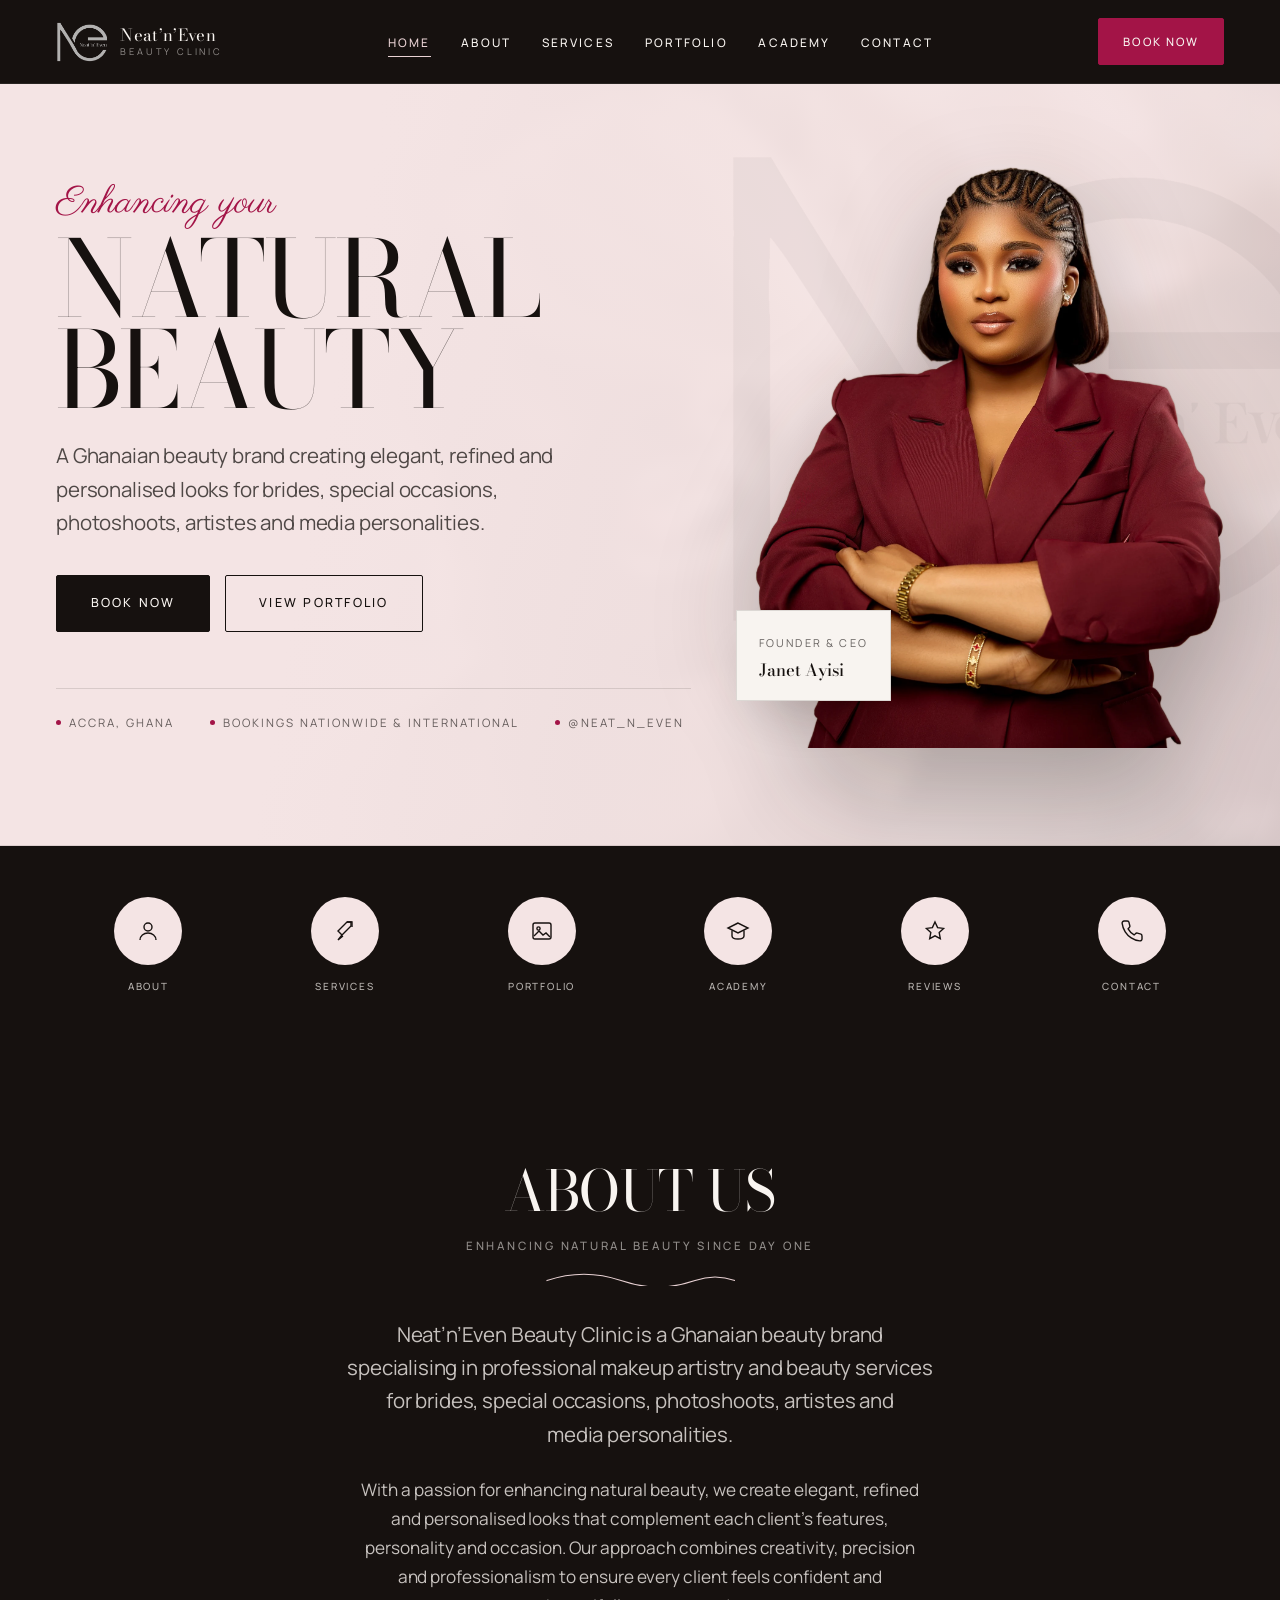
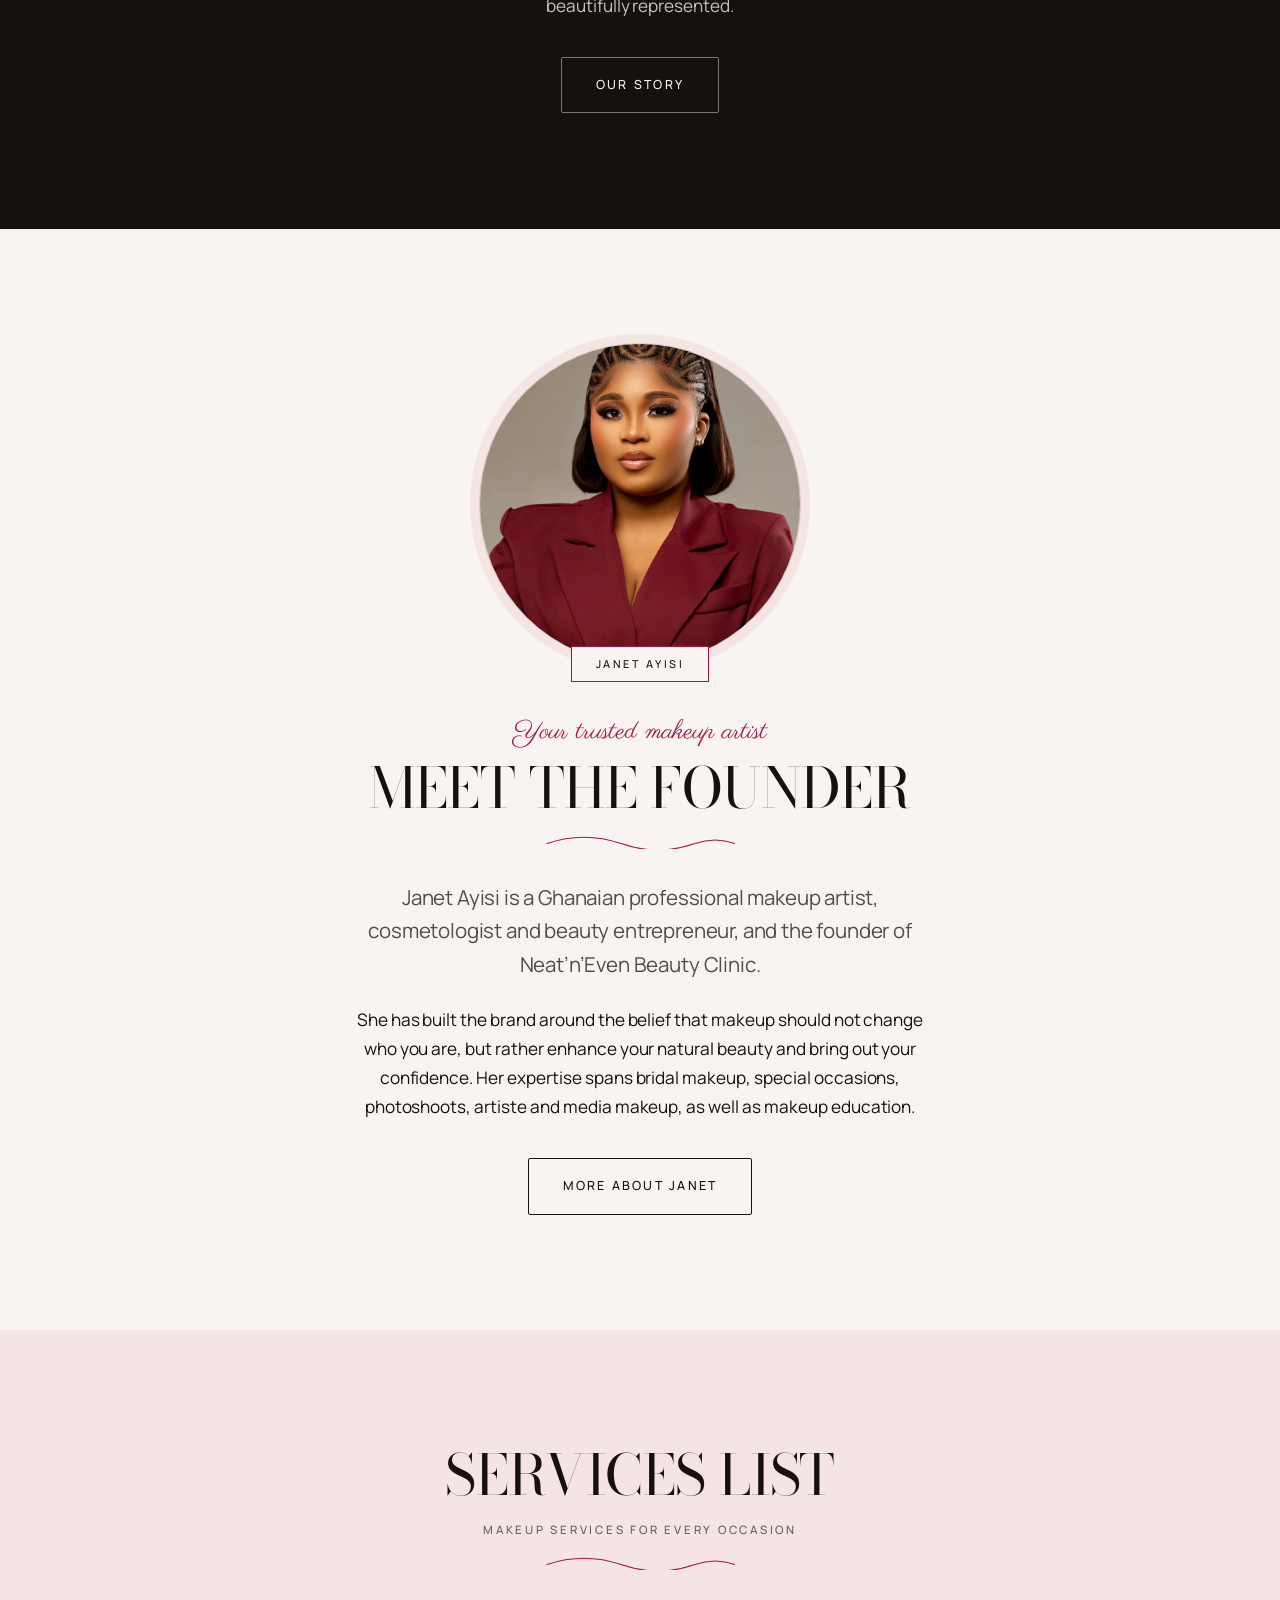
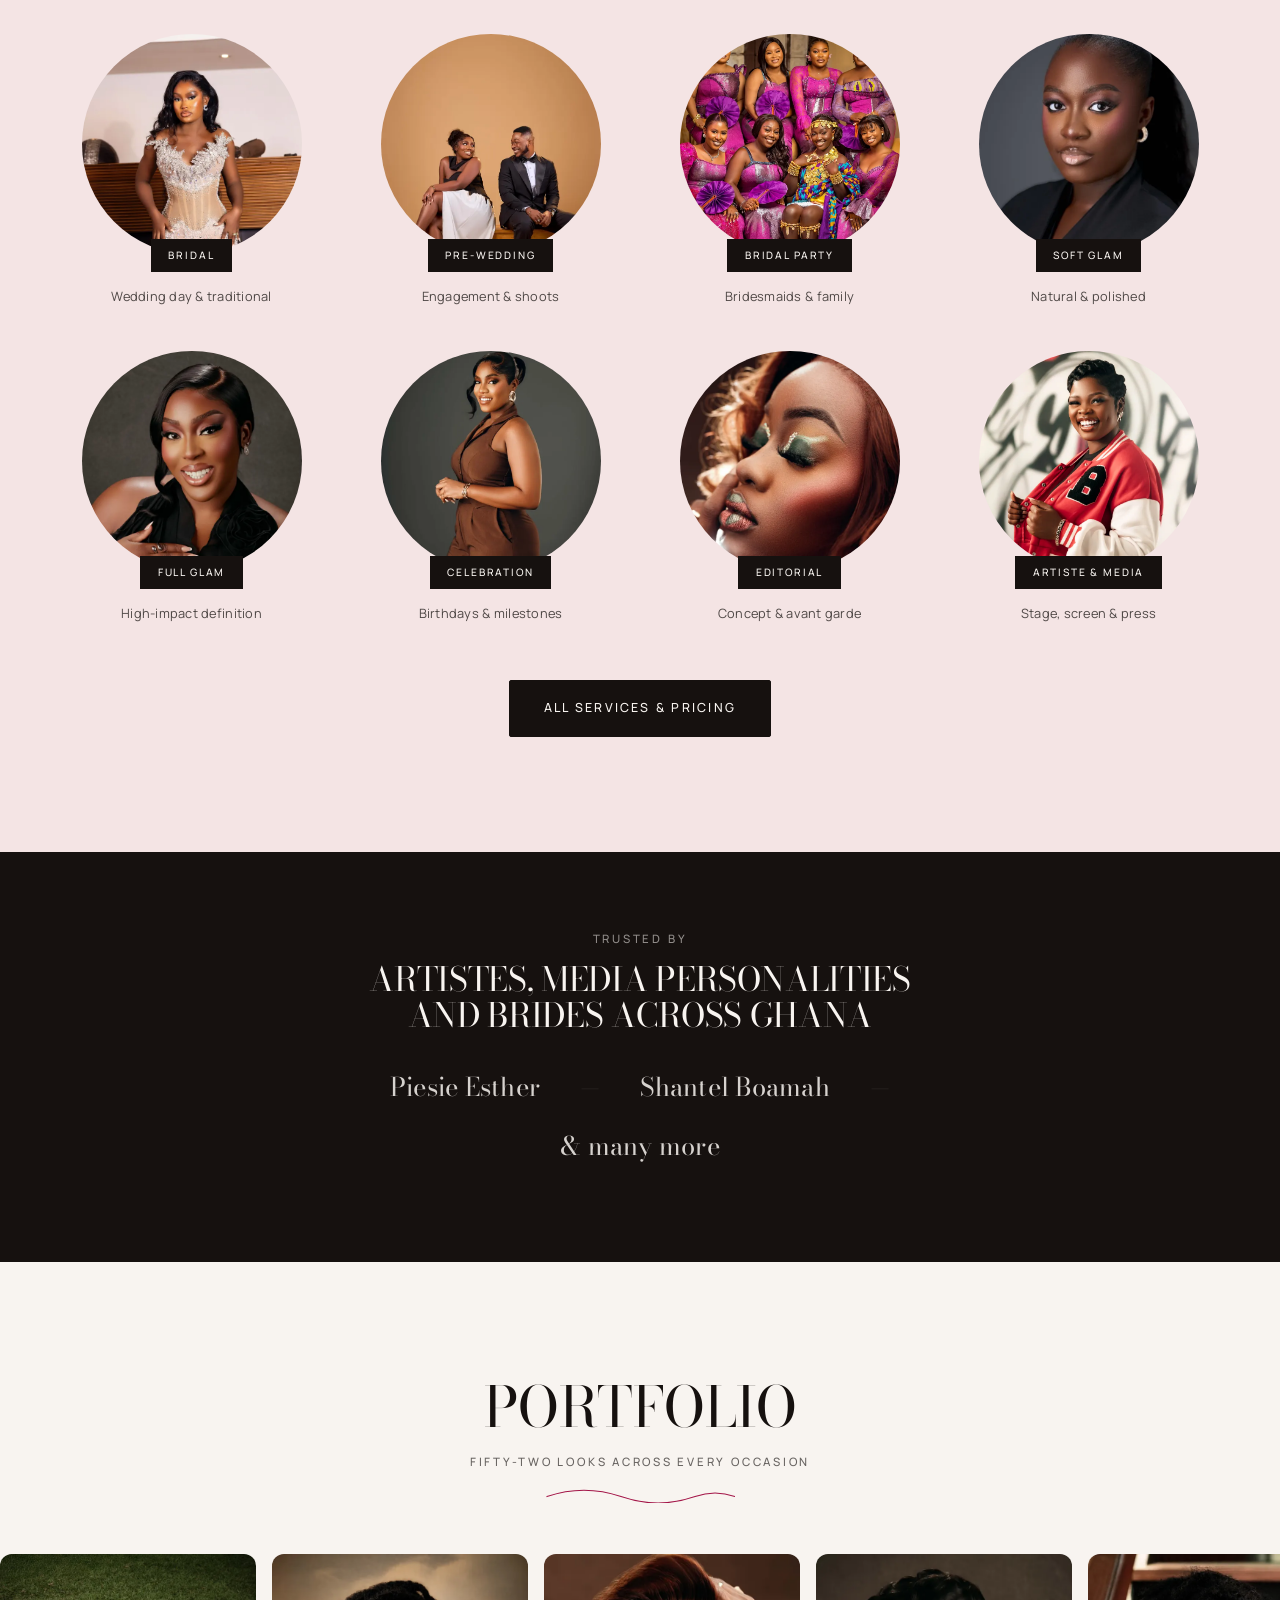
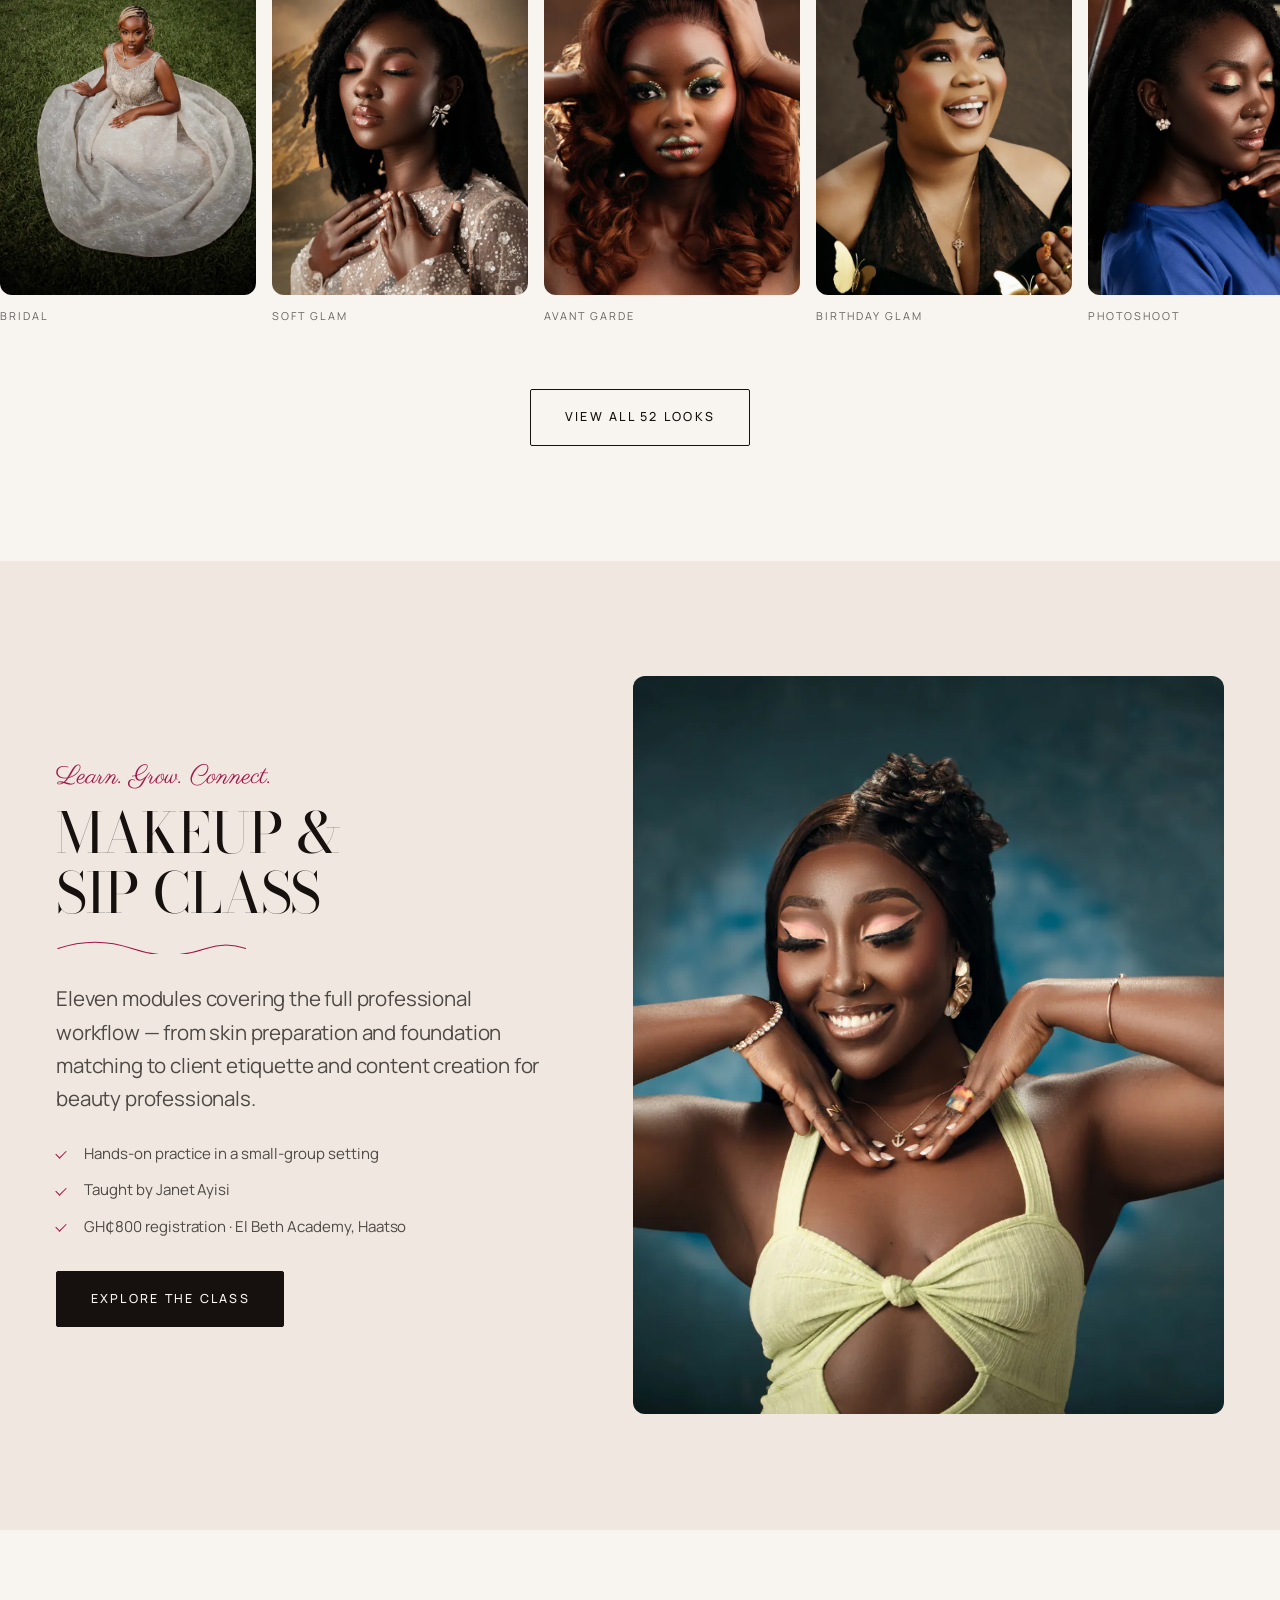
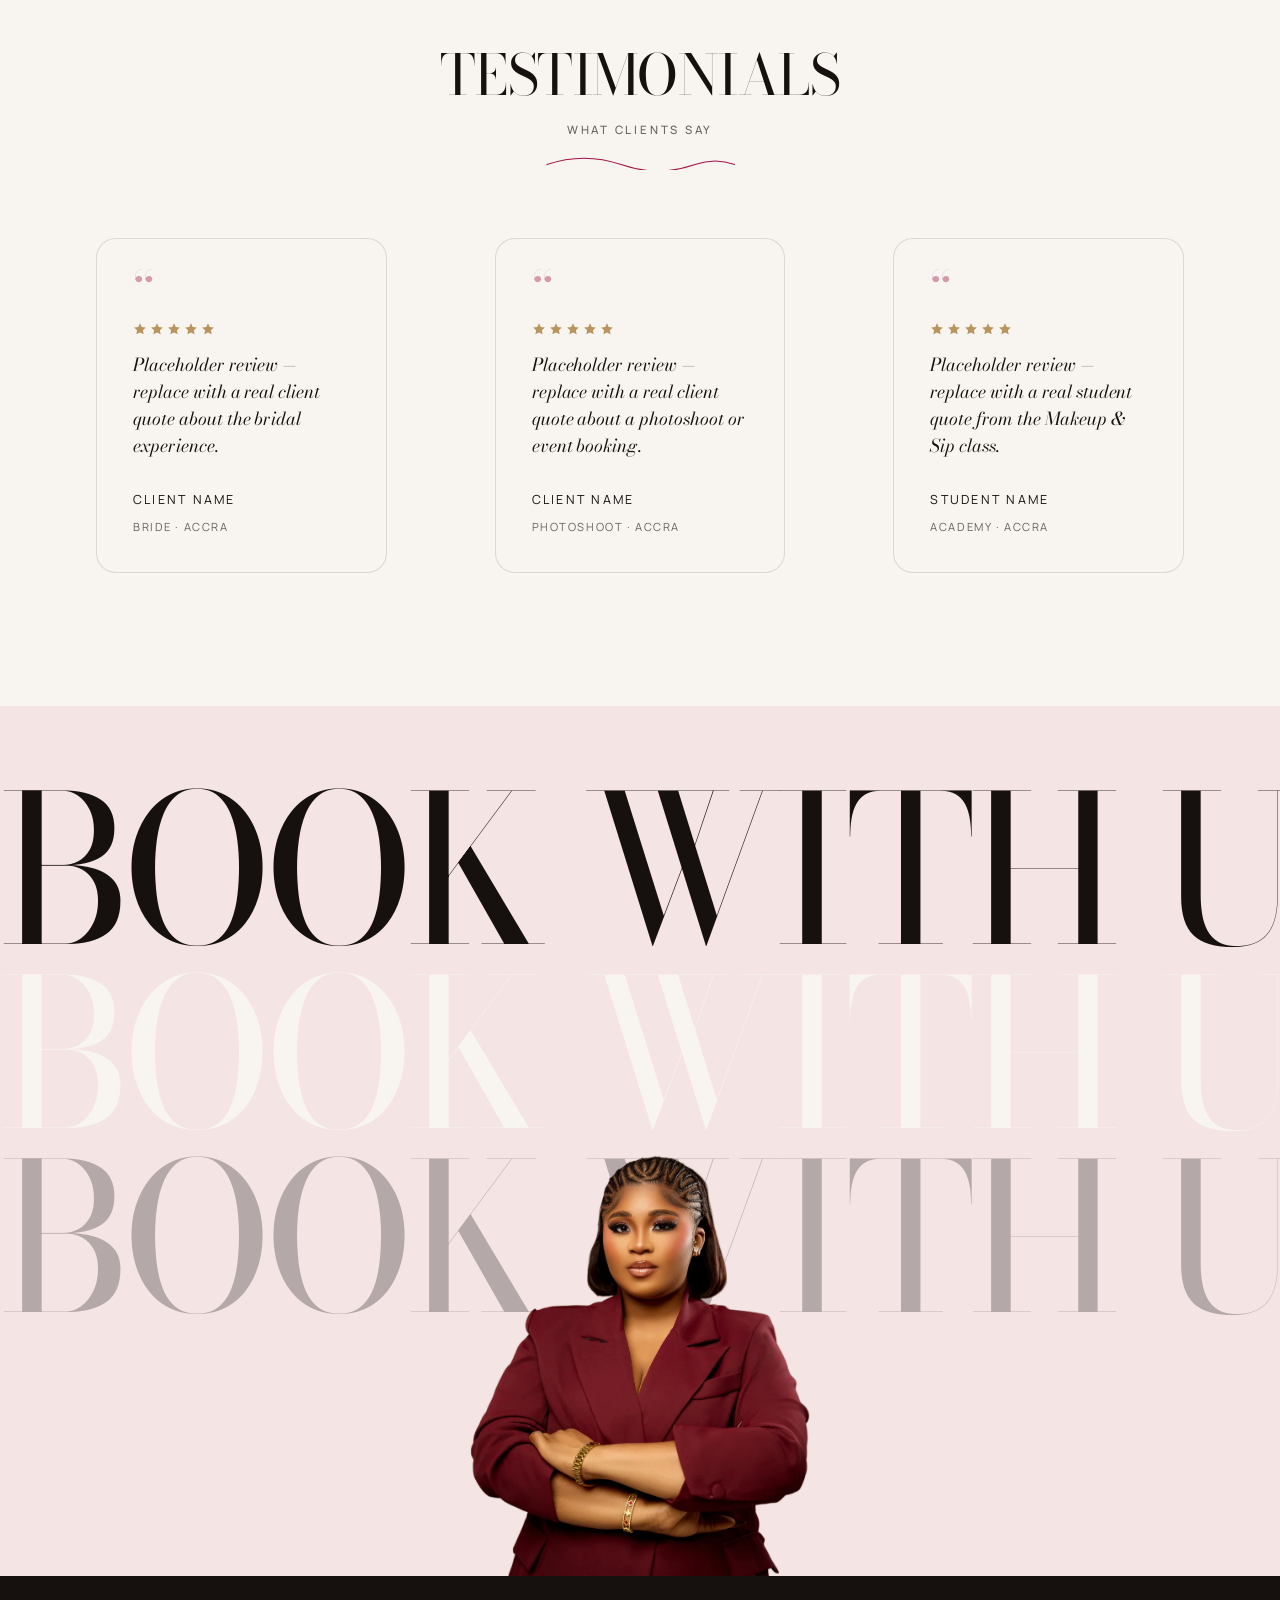
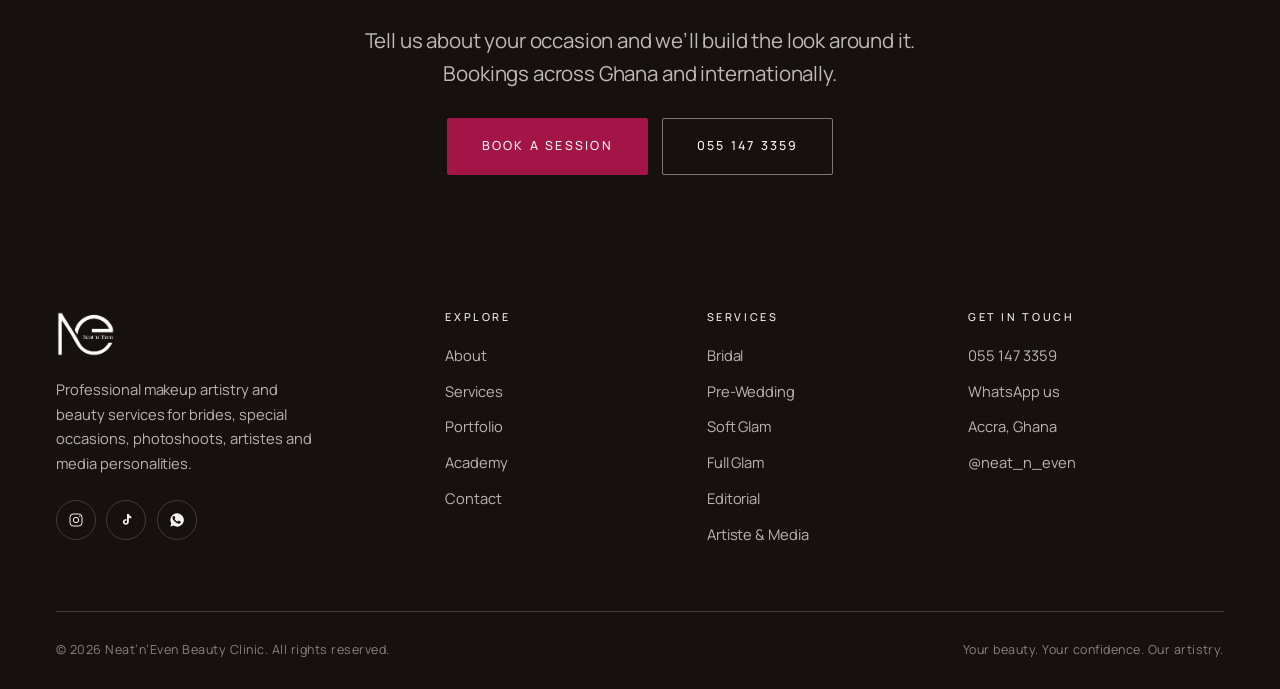
==== index.html @ 54e341fe "Fix alignment inconsistencies and rework the type system Alignment - One content rail. --container w" ====
<!doctype html>
<html lang="en">
<head>
<meta charset="utf-8">
<meta name="viewport" content="width=device-width, initial-scale=1">
<title>Neat'n'Even Beauty Clinic — Professional Makeup Artistry in Accra, Ghana</title>
<meta name="description" content="Neat'n'Even Beauty Clinic is a Ghanaian beauty brand specialising in professional makeup artistry for brides, special occasions, photoshoots, artistes and media personalities. Based in Accra, available across Ghana and internationally.">
<link rel="canonical" href="https://neatneven.com/">
<meta property="og:type" content="website">
<meta property="og:title" content="Neat'n'Even Beauty Clinic — Professional Makeup Artistry">
<meta property="og:description" content="Your beauty. Your confidence. Our artistry. Bridal, glam, editorial and artiste makeup by Janet Ayisi, based in Accra, Ghana.">
<meta property="og:image" content="https://neatneven.com/assets/img/brand/ceo.webp">
<meta property="og:url" content="https://neatneven.com/">
<meta name="twitter:card" content="summary_large_image">
<meta name="theme-color" content="#16110F">
<link rel="icon" href="assets/img/brand/mark.png" type="image/png">
<link rel="apple-touch-icon" href="assets/img/brand/mark.png">
<link rel="preconnect" href="https://fonts.googleapis.com">
<link rel="preconnect" href="https://fonts.gstatic.com" crossorigin>
<link href="https://fonts.googleapis.com/css2?family=Bodoni+Moda:ital,opsz,wght@0,6..96,400;0,6..96,500;0,6..96,600;1,6..96,400;1,6..96,500&family=Manrope:wght@300;400;500;600;700&family=Parisienne&display=swap" rel="stylesheet">
<script>document.documentElement.classList.add('js');</script>
<link rel="stylesheet" href="css/styles.css">
<script type="application/ld+json">
{
  "@context": "https://schema.org",
  "@type": "BeautySalon",
  "name": "Neat'n'Even Beauty Clinic",
  "description": "Ghanaian beauty brand specialising in professional makeup artistry and beauty services for brides, special occasions, photoshoots, artistes and media personalities.",
  "founder": { "@type": "Person", "name": "Janet Ayisi", "jobTitle": "Founder & CEO" },
  "address": { "@type": "PostalAddress", "addressLocality": "Accra", "addressCountry": "GH" },
  "telephone": "+233551473359",
  "areaServed": ["Ghana", "Worldwide"],
  "sameAs": ["https://instagram.com/neat_n_even", "https://tiktok.com/@neat_n_even"]
}
</script>
</head>
<body class="has-hero">
<a class="skip-link" href="#main">Skip to content</a>

<!-- ============ HEADER ============ -->
<header class="site-header" id="siteHeader">
  <div class="container">
    <a class="brand" href="index.html" aria-label="Neat'n'Even Beauty Clinic — home">
      <img src="assets/img/brand/mark.png" alt="" width="120" height="92">
      <span class="brand-name">Neat&rsquo;n&rsquo;Even<small>Beauty Clinic</small></span>
    </a>

    <nav class="nav" aria-label="Primary">
      <ul>
        <li><a href="index.html" aria-current="page">Home</a></li>
        <li><a href="about.html">About</a></li>
        <li><a href="services.html">Services</a></li>
        <li><a href="gallery.html">Portfolio</a></li>
        <li><a href="academy.html">Academy</a></li>
        <li><a href="contact.html">Contact</a></li>
      </ul>
    </nav>

    <div class="header-actions">
      <a class="btn btn--sm" href="contact.html"><span>Book now</span></a>
      <button class="nav-toggle" id="navToggle" aria-expanded="false" aria-controls="mobileNav" aria-label="Open menu">
        <span></span><span></span><span></span>
      </button>
    </div>
  </div>
</header>

<div class="mobile-nav" id="mobileNav" aria-hidden="true">
  <ul>
    <li><a href="index.html" aria-current="page">Home</a></li>
    <li><a href="about.html">About</a></li>
    <li><a href="services.html">Services</a></li>
    <li><a href="gallery.html">Portfolio</a></li>
    <li><a href="academy.html">Academy</a></li>
    <li><a href="contact.html">Contact</a></li>
  </ul>
  <div class="mobile-nav-foot">
    <span class="meta">Accra, Ghana &middot; Available worldwide</span>
    <a class="btn btn--block" href="contact.html"><span>Book now</span></a>
    <a class="btn btn--ghost btn--block" href="tel:+233551473359"><span>055 147 3359</span></a>
  </div>
</div>

<main id="main">

  <!-- ============ HERO ============ -->
  <section class="hero">
    <div class="hero__bg" aria-hidden="true">
      <img src="assets/img/gallery/avant-garde/avant-garde-05.webp" alt="" width="1600" height="1067" fetchpriority="high" decoding="async">
    </div>
    <img class="hero-mark" src="assets/img/brand/mark.png" alt="" aria-hidden="true" width="600" height="458">

    <div class="container">
      <div class="hero-copy">
        <p class="script reveal">Enhancing your</p>
        <h1 class="reveal reveal-d1">Natural<br>Beauty</h1>
        <p class="lede reveal reveal-d2">
          A Ghanaian beauty brand creating elegant, refined and personalised looks for brides,
          special occasions, photoshoots, artistes and media personalities.
        </p>
        <div class="btn-row reveal reveal-d3">
          <a class="btn" href="contact.html"><span>Book now</span></a>
          <a class="btn btn--ghost" href="gallery.html"><span>View portfolio</span></a>
        </div>
        <div class="hero-meta reveal reveal-d4">
          <span>Accra, Ghana</span>
          <span>Bookings nationwide &amp; international</span>
          <span>@neat_n_even</span>
        </div>
      </div>

      <div class="hero-figure reveal reveal-d2">
        <img src="assets/img/brand/hero-cutout.webp" alt="Janet Ayisi, founder and CEO of Neat'n'Even Beauty Clinic" width="1533" height="1900" decoding="async">
        <div class="hero-badge">
          <span>Founder &amp; CEO</span>
          <strong>Janet Ayisi</strong>
        </div>
      </div>
    </div>
  </section>

  <!-- ============ QUICK LINKS ============ -->
  <nav class="icon-band" aria-label="Quick links">
    <div class="container container--wide">
      <ul>
        <li>
          <a href="about.html">
            <span class="circle" aria-hidden="true">
              <svg viewBox="0 0 24 24" fill="none" stroke="currentColor" stroke-width="1.4"><circle cx="12" cy="8" r="4"/><path d="M4 21c0-4 3.6-7 8-7s8 3 8 7"/></svg>
            </span>
            <span class="label">About</span>
          </a>
        </li>
        <li>
          <a href="services.html">
            <span class="circle" aria-hidden="true">
              <svg viewBox="0 0 24 24" fill="none" stroke="currentColor" stroke-width="1.4"><path d="M14 3l-9 9 4 4 9-9V3z"/><path d="M9 16l-4 5 5-4"/><path d="M14 3h5v5"/></svg>
            </span>
            <span class="label">Services</span>
          </a>
        </li>
        <li>
          <a href="gallery.html">
            <span class="circle" aria-hidden="true">
              <svg viewBox="0 0 24 24" fill="none" stroke="currentColor" stroke-width="1.4"><rect x="3" y="4" width="18" height="16" rx="2"/><circle cx="8.5" cy="9.5" r="1.6"/><path d="M4 17l5-5 4 4 3-2 4 4"/></svg>
            </span>
            <span class="label">Portfolio</span>
          </a>
        </li>
        <li>
          <a href="academy.html">
            <span class="circle" aria-hidden="true">
              <svg viewBox="0 0 24 24" fill="none" stroke="currentColor" stroke-width="1.4"><path d="M12 4L2 9l10 5 10-5-10-5z"/><path d="M6 11.5V17c0 1.7 2.7 3 6 3s6-1.3 6-3v-5.5"/></svg>
            </span>
            <span class="label">Academy</span>
          </a>
        </li>
        <li>
          <a href="#testimonials">
            <span class="circle" aria-hidden="true">
              <svg viewBox="0 0 24 24" fill="none" stroke="currentColor" stroke-width="1.4"><path d="M12 3l2.6 5.6 6 .8-4.4 4.2 1.1 6.1L12 16.8 6.7 19.7l1.1-6.1L3.4 9.4l6-.8L12 3z"/></svg>
            </span>
            <span class="label">Reviews</span>
          </a>
        </li>
        <li>
          <a href="contact.html">
            <span class="circle" aria-hidden="true">
              <svg viewBox="0 0 24 24" fill="none" stroke="currentColor" stroke-width="1.4"><path d="M22 16.9v3a2 2 0 01-2.2 2 19.8 19.8 0 01-8.6-3.1 19.5 19.5 0 01-6-6A19.8 19.8 0 012.1 4.2 2 2 0 014.1 2h3a2 2 0 012 1.7c.1 1 .4 1.9.7 2.8a2 2 0 01-.5 2.1L8.1 9.9a16 16 0 006 6l1.3-1.2a2 2 0 012.1-.5c.9.3 1.8.6 2.8.7a2 2 0 011.7 2z"/></svg>
            </span>
            <span class="label">Contact</span>
          </a>
        </li>
      </ul>
    </div>
  </nav>

  <!-- ============ ABOUT US ============ -->
  <section class="section section--ink">
    <div class="container container--narrow head-centred">
      <h2 class="reveal">About Us</h2>
      <p class="sub reveal reveal-d1">Enhancing natural beauty since day one</p>
      <svg class="flourish reveal reveal-d1" viewBox="0 0 200 14" fill="none" aria-hidden="true">
        <path d="M2 8c26-9 52-9 78 0s52 9 78 0c14-5 28-5 42 0" stroke="currentColor" stroke-width="1.1" stroke-linecap="round"/>
      </svg>
      <p class="lede reveal reveal-d2" style="margin-top:2rem">
        Neat&rsquo;n&rsquo;Even Beauty Clinic is a Ghanaian beauty brand specialising in professional makeup
        artistry and beauty services for brides, special occasions, photoshoots, artistes and media
        personalities.
      </p>
      <p class="reveal reveal-d3" style="margin-top:1.25rem">
        With a passion for enhancing natural beauty, we create elegant, refined and personalised looks that
        complement each client&rsquo;s features, personality and occasion. Our approach combines creativity,
        precision and professionalism to ensure every client feels confident and beautifully represented.
      </p>
      <div class="btn-row reveal reveal-d3" style="justify-content:center;margin-top:2.25rem">
        <a class="btn btn--light" href="about.html"><span>Our story</span></a>
      </div>
    </div>
  </section>

  <!-- ============ MEET THE FOUNDER ============ -->
  <section class="section">
    <div class="container container--narrow head-centred">
      <div class="reveal">
        <div class="circle-media">
          <img src="assets/img/brand/ceo.webp" alt="Janet Ayisi, Founder and CEO of Neat'n'Even Beauty Clinic" width="1200" height="1500" loading="lazy" decoding="async">
        </div>
        <span class="name-plate">Janet Ayisi</span>
      </div>

      <p class="script script--sm reveal reveal-d1" style="margin-top:2.25rem">Your trusted makeup artist</p>
      <h2 class="reveal reveal-d1" style="margin-top:0.5rem">Meet the Founder</h2>
      <svg class="flourish reveal reveal-d2" viewBox="0 0 200 14" fill="none" aria-hidden="true">
        <path d="M2 8c26-9 52-9 78 0s52 9 78 0c14-5 28-5 42 0" stroke="currentColor" stroke-width="1.1" stroke-linecap="round"/>
      </svg>

      <p class="lede reveal reveal-d2" style="margin-top:2rem">
        Janet Ayisi is a Ghanaian professional makeup artist, cosmetologist and beauty entrepreneur, and the
        founder of Neat&rsquo;n&rsquo;Even Beauty Clinic.
      </p>
      <p class="reveal reveal-d3" style="margin-top:1.25rem">
        She has built the brand around the belief that makeup should not change who you are, but rather
        enhance your natural beauty and bring out your confidence. Her expertise spans bridal makeup, special
        occasions, photoshoots, artiste and media makeup, as well as makeup education.
      </p>
      <div class="btn-row reveal reveal-d3" style="justify-content:center;margin-top:2.25rem">
        <a class="btn btn--ghost" href="about.html"><span>More about Janet</span></a>
      </div>
    </div>
  </section>

  <!-- ============ SERVICES ============ -->
  <section class="section section--blush">
    <div class="container container--wide">
      <div class="head-centred" style="margin-bottom:clamp(2.75rem,5vw,4rem)">
        <h2 class="reveal">Services List</h2>
        <p class="sub reveal reveal-d1">Makeup services for every occasion</p>
        <svg class="flourish reveal reveal-d1" viewBox="0 0 200 14" fill="none" aria-hidden="true">
          <path d="M2 8c26-9 52-9 78 0s52 9 78 0c14-5 28-5 42 0" stroke="currentColor" stroke-width="1.1" stroke-linecap="round"/>
        </svg>
      </div>

      <div class="circle-grid">
        <a class="circle-card reveal" href="services.html#bridal">
          <span class="circle-card__media">
            <img src="assets/img/gallery/bridal/bridal-01-thumb.webp" alt="Bridal makeup look" width="720" height="900" loading="lazy" decoding="async">
          </span>
          <span class="circle-card__label">Bridal</span>
          <span class="circle-card__note">Wedding day &amp; traditional</span>
        </a>
        <a class="circle-card reveal reveal-d1" href="services.html#pre-wedding">
          <span class="circle-card__media">
            <img src="assets/img/gallery/pre-wedding/pre-wedding-01-thumb.webp" alt="Pre-wedding shoot makeup" width="900" height="600" loading="lazy" decoding="async">
          </span>
          <span class="circle-card__label">Pre-Wedding</span>
          <span class="circle-card__note">Engagement &amp; shoots</span>
        </a>
        <a class="circle-card reveal reveal-d2" href="services.html#bridal-party">
          <span class="circle-card__media">
            <img src="assets/img/gallery/bridesmaids/bridesmaids-01-thumb.webp" alt="Bridesmaids group makeup" width="900" height="900" loading="lazy" decoding="async">
          </span>
          <span class="circle-card__label">Bridal Party</span>
          <span class="circle-card__note">Bridesmaids &amp; family</span>
        </a>
        <a class="circle-card reveal reveal-d3" href="services.html#soft-glam">
          <span class="circle-card__media">
            <img src="assets/img/gallery/soft-glam/soft-glam-01-thumb.webp" alt="Soft glam makeup look" width="720" height="900" loading="lazy" decoding="async">
          </span>
          <span class="circle-card__label">Soft Glam</span>
          <span class="circle-card__note">Natural &amp; polished</span>
        </a>
        <a class="circle-card reveal" href="services.html#full-glam">
          <span class="circle-card__media">
            <img src="assets/img/gallery/full-glam/full-glam-05-thumb.webp" alt="Full glam makeup look" width="720" height="900" loading="lazy" decoding="async">
          </span>
          <span class="circle-card__label">Full Glam</span>
          <span class="circle-card__note">High-impact definition</span>
        </a>
        <a class="circle-card reveal reveal-d1" href="services.html#celebration">
          <span class="circle-card__media">
            <img src="assets/img/gallery/birthday-glam/birthday-glam-03-thumb.webp" alt="Birthday celebration makeup look" width="720" height="900" loading="lazy" decoding="async">
          </span>
          <span class="circle-card__label">Celebration</span>
          <span class="circle-card__note">Birthdays &amp; milestones</span>
        </a>
        <a class="circle-card reveal reveal-d2" href="services.html#editorial">
          <span class="circle-card__media">
            <img src="assets/img/gallery/avant-garde/avant-garde-01-thumb.webp" alt="Avant garde editorial makeup look" width="720" height="900" loading="lazy" decoding="async">
          </span>
          <span class="circle-card__label">Editorial</span>
          <span class="circle-card__note">Concept &amp; avant garde</span>
        </a>
        <a class="circle-card reveal reveal-d3" href="services.html#artiste">
          <span class="circle-card__media">
            <img src="assets/img/gallery/photoshoot/photoshoot-04-thumb.webp" alt="Artiste and media makeup look" width="720" height="900" loading="lazy" decoding="async">
          </span>
          <span class="circle-card__label">Artiste &amp; Media</span>
          <span class="circle-card__note">Stage, screen &amp; press</span>
        </a>
      </div>

      <div class="btn-row reveal" style="justify-content:center;margin-top:clamp(2.5rem,5vw,3.5rem)">
        <a class="btn" href="services.html"><span>All services &amp; pricing</span></a>
      </div>
    </div>
  </section>

  <!-- ============ CLIENTS ============ -->
  <section class="section section--tight section--ink">
    <div class="container head-centred">
      <p class="sub reveal" style="margin:0 0 0.9rem">Trusted by</p>
      <h2 class="reveal reveal-d1" style="font-size:clamp(1.5rem,2.6vw,2.1rem)">
        Artistes, media personalities and brides across Ghana
      </h2>
      <ul class="clients reveal reveal-d2">
        <li>Piesie Esther</li>
        <li aria-hidden="true" style="opacity:.3">&mdash;</li>
        <li>Shantel Boamah</li>
        <li aria-hidden="true" style="opacity:.3">&mdash;</li>
        <li>&amp; many more</li>
      </ul>
    </div>
  </section>

  <!-- ============ PORTFOLIO ============ -->
  <section class="section">
    <div class="container container--wide">
      <div class="head-centred" style="margin-bottom:clamp(2.5rem,4vw,3.25rem)">
        <h2 class="reveal">Portfolio</h2>
        <p class="sub reveal reveal-d1">Fifty-two looks across every occasion</p>
        <svg class="flourish reveal reveal-d1" viewBox="0 0 200 14" fill="none" aria-hidden="true">
          <path d="M2 8c26-9 52-9 78 0s52 9 78 0c14-5 28-5 42 0" stroke="currentColor" stroke-width="1.1" stroke-linecap="round"/>
        </svg>
      </div>

      <div class="strip reveal reveal-d1">
        <figure>
          <img src="assets/img/gallery/bridal/bridal-03-thumb.webp" alt="Bride seated in beaded gown" width="720" height="900" loading="lazy" decoding="async">
          <figcaption>Bridal</figcaption>
        </figure>
        <figure>
          <img src="assets/img/gallery/soft-glam/soft-glam-03-thumb.webp" alt="Soft glam portrait" width="720" height="900" loading="lazy" decoding="async">
          <figcaption>Soft Glam</figcaption>
        </figure>
        <figure>
          <img src="assets/img/gallery/avant-garde/avant-garde-02-thumb.webp" alt="Avant garde sculptural look" width="720" height="900" loading="lazy" decoding="async">
          <figcaption>Avant Garde</figcaption>
        </figure>
        <figure>
          <img src="assets/img/gallery/birthday-glam/birthday-glam-06-thumb.webp" alt="Birthday glam portrait" width="720" height="900" loading="lazy" decoding="async">
          <figcaption>Birthday Glam</figcaption>
        </figure>
        <figure>
          <img src="assets/img/gallery/photoshoot/photoshoot-03-thumb.webp" alt="Studio photoshoot makeup" width="720" height="900" loading="lazy" decoding="async">
          <figcaption>Photoshoot</figcaption>
        </figure>
        <figure>
          <img src="assets/img/gallery/full-glam/full-glam-02-thumb.webp" alt="Full glam portrait" width="720" height="900" loading="lazy" decoding="async">
          <figcaption>Full Glam</figcaption>
        </figure>
      </div>

      <div class="btn-row reveal" style="justify-content:center;margin-top:clamp(2rem,4vw,3rem)">
        <a class="btn btn--ghost" href="gallery.html"><span>View all 52 looks</span></a>
      </div>
    </div>
  </section>

  <!-- ============ ACADEMY ============ -->
  <section class="section section--deep">
    <div class="container">
      <div class="split split--wide-media">
        <div class="reveal">
          <p class="script script--sm">Learn. Grow. Connect.</p>
          <h2 style="margin-top:0.5rem;text-transform:uppercase">Makeup &amp; Sip Class</h2>
          <svg class="flourish flourish--left reveal" viewBox="0 0 200 14" fill="none" aria-hidden="true">
            <path d="M2 8c26-9 52-9 78 0s52 9 78 0c14-5 28-5 42 0" stroke="currentColor" stroke-width="1.1" stroke-linecap="round"/>
          </svg>
          <p class="lede" style="margin-top:1.75rem">
            Eleven modules covering the full professional workflow &mdash; from skin preparation and foundation
            matching to client etiquette and content creation for beauty professionals.
          </p>
          <ul class="tick-list">
            <li>Hands-on practice in a small-group setting</li>
            <li>Taught by Janet Ayisi</li>
            <li>GH&#8373;800 registration &middot; El Beth Academy, Haatso</li>
          </ul>
          <div class="btn-row" style="margin-top:2rem">
            <a class="btn" href="academy.html"><span>Explore the class</span></a>
          </div>
        </div>
        <div class="split-figure reveal reveal-d2">
          <img src="assets/img/gallery/full-glam/full-glam-01.webp" alt="Makeup application in progress" width="1280" height="1600" loading="lazy" decoding="async">
        </div>
      </div>
    </div>
  </section>

  <!-- ============ TESTIMONIALS ============ -->
  <!-- PLACEHOLDER COPY: replace the three quotes and names below with real client reviews. -->
  <section class="section" id="testimonials">
    <div class="container container--wide">
      <div class="head-centred" style="margin-bottom:clamp(2.5rem,4vw,3.25rem)">
        <h2 class="reveal">Testimonials</h2>
        <p class="sub reveal reveal-d1">What clients say</p>
        <svg class="flourish reveal reveal-d1" viewBox="0 0 200 14" fill="none" aria-hidden="true">
          <path d="M2 8c26-9 52-9 78 0s52 9 78 0c14-5 28-5 42 0" stroke="currentColor" stroke-width="1.1" stroke-linecap="round"/>
        </svg>
      </div>
      <div class="quote-grid">
        <figure class="quote-card reveal">
          <div class="quote-card__mark" aria-hidden="true">&ldquo;</div>
          <div class="stars" aria-label="5 out of 5">
            <svg viewBox="0 0 24 24" fill="currentColor" aria-hidden="true"><path d="M12 2l3 6.5 7 .9-5 4.8 1.2 7L12 17.8 5.8 21.2 7 14.2 2 9.4l7-.9z"/></svg>
            <svg viewBox="0 0 24 24" fill="currentColor" aria-hidden="true"><path d="M12 2l3 6.5 7 .9-5 4.8 1.2 7L12 17.8 5.8 21.2 7 14.2 2 9.4l7-.9z"/></svg>
            <svg viewBox="0 0 24 24" fill="currentColor" aria-hidden="true"><path d="M12 2l3 6.5 7 .9-5 4.8 1.2 7L12 17.8 5.8 21.2 7 14.2 2 9.4l7-.9z"/></svg>
            <svg viewBox="0 0 24 24" fill="currentColor" aria-hidden="true"><path d="M12 2l3 6.5 7 .9-5 4.8 1.2 7L12 17.8 5.8 21.2 7 14.2 2 9.4l7-.9z"/></svg>
            <svg viewBox="0 0 24 24" fill="currentColor" aria-hidden="true"><path d="M12 2l3 6.5 7 .9-5 4.8 1.2 7L12 17.8 5.8 21.2 7 14.2 2 9.4l7-.9z"/></svg>
          </div>
          <blockquote>Placeholder review &mdash; replace with a real client quote about the bridal experience.</blockquote>
          <figcaption><cite>Client name<span>Bride &middot; Accra</span></cite></figcaption>
        </figure>

        <figure class="quote-card reveal reveal-d1">
          <div class="quote-card__mark" aria-hidden="true">&ldquo;</div>
          <div class="stars" aria-label="5 out of 5">
            <svg viewBox="0 0 24 24" fill="currentColor" aria-hidden="true"><path d="M12 2l3 6.5 7 .9-5 4.8 1.2 7L12 17.8 5.8 21.2 7 14.2 2 9.4l7-.9z"/></svg>
            <svg viewBox="0 0 24 24" fill="currentColor" aria-hidden="true"><path d="M12 2l3 6.5 7 .9-5 4.8 1.2 7L12 17.8 5.8 21.2 7 14.2 2 9.4l7-.9z"/></svg>
            <svg viewBox="0 0 24 24" fill="currentColor" aria-hidden="true"><path d="M12 2l3 6.5 7 .9-5 4.8 1.2 7L12 17.8 5.8 21.2 7 14.2 2 9.4l7-.9z"/></svg>
            <svg viewBox="0 0 24 24" fill="currentColor" aria-hidden="true"><path d="M12 2l3 6.5 7 .9-5 4.8 1.2 7L12 17.8 5.8 21.2 7 14.2 2 9.4l7-.9z"/></svg>
            <svg viewBox="0 0 24 24" fill="currentColor" aria-hidden="true"><path d="M12 2l3 6.5 7 .9-5 4.8 1.2 7L12 17.8 5.8 21.2 7 14.2 2 9.4l7-.9z"/></svg>
          </div>
          <blockquote>Placeholder review &mdash; replace with a real client quote about a photoshoot or event booking.</blockquote>
          <figcaption><cite>Client name<span>Photoshoot &middot; Accra</span></cite></figcaption>
        </figure>

        <figure class="quote-card reveal reveal-d2">
          <div class="quote-card__mark" aria-hidden="true">&ldquo;</div>
          <div class="stars" aria-label="5 out of 5">
            <svg viewBox="0 0 24 24" fill="currentColor" aria-hidden="true"><path d="M12 2l3 6.5 7 .9-5 4.8 1.2 7L12 17.8 5.8 21.2 7 14.2 2 9.4l7-.9z"/></svg>
            <svg viewBox="0 0 24 24" fill="currentColor" aria-hidden="true"><path d="M12 2l3 6.5 7 .9-5 4.8 1.2 7L12 17.8 5.8 21.2 7 14.2 2 9.4l7-.9z"/></svg>
            <svg viewBox="0 0 24 24" fill="currentColor" aria-hidden="true"><path d="M12 2l3 6.5 7 .9-5 4.8 1.2 7L12 17.8 5.8 21.2 7 14.2 2 9.4l7-.9z"/></svg>
            <svg viewBox="0 0 24 24" fill="currentColor" aria-hidden="true"><path d="M12 2l3 6.5 7 .9-5 4.8 1.2 7L12 17.8 5.8 21.2 7 14.2 2 9.4l7-.9z"/></svg>
            <svg viewBox="0 0 24 24" fill="currentColor" aria-hidden="true"><path d="M12 2l3 6.5 7 .9-5 4.8 1.2 7L12 17.8 5.8 21.2 7 14.2 2 9.4l7-.9z"/></svg>
          </div>
          <blockquote>Placeholder review &mdash; replace with a real student quote from the Makeup &amp; Sip class.</blockquote>
          <figcaption><cite>Student name<span>Academy &middot; Accra</span></cite></figcaption>
        </figure>
      </div>
    </div>
  </section>

  <!-- ============ BOOK WITH US ============ -->
  <section class="stacked-cta">
    <div class="stacked-cta__lines" aria-hidden="true">
      <span class="stacked-cta__line">Book with us</span>
      <span class="stacked-cta__line">Book with us</span>
      <span class="stacked-cta__line">Book with us</span>
    </div>
    <img class="stacked-cta__figure" src="assets/img/brand/hero-cutout-sm.webp" alt="" aria-hidden="true" width="807" height="1000" loading="lazy" decoding="async">

    <div class="stacked-cta__panel">
      <h2 class="visually-hidden">Book with us</h2>
      <p class="lede">
        Tell us about your occasion and we&rsquo;ll build the look around it.
        Bookings across Ghana and internationally.
      </p>
      <div class="btn-row">
        <a class="btn btn--rose" href="contact.html"><span>Book a session</span></a>
        <a class="btn btn--light" href="tel:+233551473359"><span>055 147 3359</span></a>
      </div>
    </div>
  </section>

</main>

<!-- ============ FOOTER ============ -->
<footer class="site-footer">
  <div class="container container--wide">
    <div class="footer-grid">
      <div class="footer-brand">
        <img src="assets/img/brand/logo.png" alt="Neat'n'Even Beauty Clinic" width="240" height="185" loading="lazy">
        <p>Professional makeup artistry and beauty services for brides, special occasions, photoshoots, artistes and media personalities.</p>
        <div class="socials">
          <a href="https://instagram.com/neat_n_even" target="_blank" rel="noopener" aria-label="Instagram">
            <svg viewBox="0 0 24 24" fill="none" stroke="currentColor" stroke-width="1.5" aria-hidden="true"><rect x="3" y="3" width="18" height="18" rx="5"/><circle cx="12" cy="12" r="4"/><circle cx="17.5" cy="6.5" r="1" fill="currentColor" stroke="none"/></svg>
          </a>
          <a href="https://tiktok.com/@neat_n_even" target="_blank" rel="noopener" aria-label="TikTok">
            <svg viewBox="0 0 24 24" fill="currentColor" aria-hidden="true"><path d="M16.5 3c.3 2.1 1.6 3.6 3.5 3.9v2.6c-1.3.1-2.6-.3-3.7-1v5.9c0 4.9-5.3 6.4-8 3.2-1.9-2.3-1.1-6.2 2.4-6.9.6-.1 1.2-.1 1.8 0v2.7c-1.6-.5-2.9.6-2.6 2 .2 1.3 1.8 1.9 2.9 1 .5-.4.7-1 .7-1.9V3z"/></svg>
          </a>
          <a href="https://wa.me/233551473359" target="_blank" rel="noopener" aria-label="WhatsApp">
            <svg viewBox="0 0 24 24" fill="currentColor" aria-hidden="true"><path d="M12 2a10 10 0 00-8.6 15l-1.3 4.7 4.8-1.3A10 10 0 1012 2zm5.6 14.1c-.2.7-1.4 1.3-2 1.4-.5.1-1.2.1-1.9-.1-.4-.1-1-.3-1.8-.6-3.1-1.3-5.1-4.4-5.3-4.7-.2-.2-1.3-1.7-1.3-3.2s.8-2.3 1.1-2.6c.3-.3.6-.4.8-.4h.6c.2 0 .4 0 .7.5.2.6.8 2 .9 2.1.1.2.1.3 0 .5-.1.2-.2.3-.3.5l-.5.5c-.2.2-.3.3-.2.6.2.3.8 1.4 1.8 2.2 1.2 1.1 2.2 1.4 2.5 1.6.3.1.5.1.6-.1s.7-.9.9-1.2c.2-.3.4-.2.6-.1l2 1c.3.1.5.2.6.3.1.3.1.8-.1 1.5z"/></svg>
          </a>
        </div>
      </div>

      <div class="footer-col">
        <h4>Explore</h4>
        <ul>
          <li><a href="about.html">About</a></li>
          <li><a href="services.html">Services</a></li>
          <li><a href="gallery.html">Portfolio</a></li>
          <li><a href="academy.html">Academy</a></li>
          <li><a href="contact.html">Contact</a></li>
        </ul>
      </div>

      <div class="footer-col">
        <h4>Services</h4>
        <ul>
          <li><a href="services.html#bridal">Bridal</a></li>
          <li><a href="services.html#pre-wedding">Pre-Wedding</a></li>
          <li><a href="services.html#soft-glam">Soft Glam</a></li>
          <li><a href="services.html#full-glam">Full Glam</a></li>
          <li><a href="services.html#editorial">Editorial</a></li>
          <li><a href="services.html#artiste">Artiste &amp; Media</a></li>
        </ul>
      </div>

      <div class="footer-col">
        <h4>Get in touch</h4>
        <ul>
          <li><a href="tel:+233551473359">055 147 3359</a></li>
          <li><a href="https://wa.me/233551473359" target="_blank" rel="noopener">WhatsApp us</a></li>
          <li>Accra, Ghana</li>
          <li><a href="https://instagram.com/neat_n_even" target="_blank" rel="noopener">@neat_n_even</a></li>
        </ul>
      </div>
    </div>

    <div class="footer-bottom">
      <span>&copy; <span id="year">2026</span> Neat&rsquo;n&rsquo;Even Beauty Clinic. All rights reserved.</span>
      <span>Your beauty. Your confidence. Our artistry.</span>
    </div>
  </div>
</footer>

<a class="wa-float" id="waFloat" href="https://wa.me/233551473359?text=Hello%20Neat'n'Even%2C%20I'd%20like%20to%20book%20a%20session." target="_blank" rel="noopener" aria-label="Chat with us on WhatsApp">
  <svg viewBox="0 0 24 24" fill="currentColor" aria-hidden="true"><path d="M12 2a10 10 0 00-8.6 15l-1.3 4.7 4.8-1.3A10 10 0 1012 2zm5.6 14.1c-.2.7-1.4 1.3-2 1.4-.5.1-1.2.1-1.9-.1-.4-.1-1-.3-1.8-.6-3.1-1.3-5.1-4.4-5.3-4.7-.2-.2-1.3-1.7-1.3-3.2s.8-2.3 1.1-2.6c.3-.3.6-.4.8-.4h.6c.2 0 .4 0 .7.5.2.6.8 2 .9 2.1.1.2.1.3 0 .5-.1.2-.2.3-.3.5l-.5.5c-.2.2-.3.3-.2.6.2.3.8 1.4 1.8 2.2 1.2 1.1 2.2 1.4 2.5 1.6.3.1.5.1.6-.1s.7-.9.9-1.2c.2-.3.4-.2.6-.1l2 1c.3.1.5.2.6.3.1.3.1.8-.1 1.5z"/></svg>
</a>

<script src="js/main.js" defer></script>
</body>
</html>
---- css/styles.css ----
/* =========================================================================
   Neat'n'Even Beauty Clinic — site styles
   Palette: warm ink, cream, blush, deep rose. Display type: Bodoni Moda.
   ========================================================================= */

/* ---------- 1. Tokens ---------- */
:root {
  --ink: #16110F;
  --ink-70: rgba(22, 17, 15, 0.74);
  /* muted text. 0.5 alpha only reached 3.5:1 on cream — below the 4.5:1
     WCAG AA floor for the small uppercase labels this is used on. */
  --ink-50: rgba(22, 17, 15, 0.64);
  --ink-soft: #4A3F3B;
  --cream: #F8F4F0;
  --cream-deep: #EFE7E0;
  --blush: #F4E4E4;
  --blush-deep: #E9D2D4;
  --rose: #A31447;
  --rose-bright: #C82C6B;
  --wine: #6B1B33;
  --gold: #B9945E;
  --line: rgba(22, 17, 15, 0.12);
  --line-light: rgba(248, 244, 240, 0.18);

  --font-display: "Bodoni Moda", "Didot", "Playfair Display", Georgia, serif;
  --font-body: "Manrope", "Inter", -apple-system, BlinkMacSystemFont,
               "Segoe UI", "Helvetica Neue", Arial, sans-serif;
  /* used sparingly, for accent lines only */
  --font-script: "Parisienne", "Snell Roundhand", cursive;

  /* one scale for every uppercase micro-label, so tracking stays consistent */
  --label-size: 0.7rem;
  --label-track: 0.18em;

  /* ONE content rail. These were 1200 and 1400, which meant the header,
     hero and footer aligned to one edge while page-heroes and several
     sections aligned to another — a visible 100px jump down the page.
     Only --container-narrow deliberately differs, and that is centred. */
  --container: 1400px;
  --container-wide: 1400px;
  --gutter: clamp(1.25rem, 5vw, 3.5rem);
  --section-y: clamp(4.5rem, 9vw, 8rem);
  /* radius scale: buttons stay sharp against rounded panels, the same
     contrast the reference flyers use */
  --radius: 2px;
  --radius-sm: 12px;
  --radius-lg: 20px;
  --radius-pill: 100px;
  --header-h: 84px;

  --ease: cubic-bezier(0.22, 0.61, 0.36, 1);
  --shadow-soft: 0 24px 60px -32px rgba(22, 17, 15, 0.45);
  --shadow-lift: 0 32px 70px -30px rgba(22, 17, 15, 0.55);
}

/* ---------- 2. Reset / base ---------- */
*,
*::before,
*::after { box-sizing: border-box; }

html {
  -webkit-text-size-adjust: 100%;
  scroll-behavior: smooth;
  scroll-padding-top: calc(var(--header-h) + 1rem);
}

body {
  margin: 0;
  background: var(--cream);
  color: var(--ink);
  font-family: var(--font-body);
  font-size: clamp(1rem, 0.96rem + 0.2vw, 1.075rem);
  /* 400, not 300 — the old light weight thinned out badly on cream */
  font-weight: 400;
  line-height: 1.68;
  letter-spacing: -0.002em;
  -webkit-font-smoothing: antialiased;
  -moz-osx-font-smoothing: grayscale;
  text-rendering: optimizeLegibility;
  font-kerning: normal;
  overflow-x: hidden;
}

body.is-locked { overflow: hidden; }

img, picture, svg, video {
  display: block;
  max-width: 100%;
  height: auto;
}

a { color: inherit; text-decoration: none; }
button { font: inherit; color: inherit; }

h1, h2, h3, h4 {
  font-family: var(--font-display);
  font-weight: 400;
  line-height: 1.08;
  letter-spacing: -0.015em;
  margin: 0;
  text-wrap: balance;
  /* let Bodoni pick the right optical master: fine hairlines when large,
     sturdier strokes when small */
  font-optical-sizing: auto;
}

h1 { font-size: clamp(2.75rem, 6.4vw, 5.25rem); }
h2 { font-size: clamp(2.1rem, 4.4vw, 3.5rem); }
/* Bodoni's thin strokes go weak below ~2rem, so the small headings carry
   a heavier weight rather than a larger size */
h3 { font-size: clamp(1.35rem, 2vw, 1.75rem); font-weight: 500; }
h4 { font-size: 1.15rem; font-weight: 500; }

p { margin: 0 0 1.25em; text-wrap: pretty; }
p:last-child { margin-bottom: 0; }

::selection { background: var(--rose); color: var(--cream); }

:focus-visible {
  outline: 2px solid var(--rose);
  outline-offset: 3px;
}

.skip-link {
  position: absolute;
  left: 1rem;
  top: -100px;
  z-index: 200;
  background: var(--ink);
  color: var(--cream);
  padding: 0.75rem 1.25rem;
  transition: top 0.2s var(--ease);
}
.skip-link:focus { top: 1rem; }

.visually-hidden {
  position: absolute;
  width: 1px; height: 1px;
  margin: -1px; padding: 0;
  overflow: hidden;
  clip: rect(0 0 0 0);
  white-space: nowrap;
  border: 0;
}

/* ---------- 3. Layout primitives ---------- */
.container {
  width: 100%;
  max-width: var(--container);
  margin-inline: auto;
  padding-inline: var(--gutter);
}
.container--wide { max-width: var(--container-wide); }
.container--narrow { max-width: 780px; }

.section { padding-block: var(--section-y); }
.section--tight { padding-block: clamp(3rem, 6vw, 5rem); }
.section--ink { background: var(--ink); color: var(--cream); }
.section--blush { background: var(--blush); }
.section--deep { background: var(--cream-deep); }

.section--ink h1, .section--ink h2, .section--ink h3 { color: var(--cream); }
.section--ink .lede, .section--ink p { color: rgba(248, 244, 240, 0.78); }
.section--ink .eyebrow { color: var(--blush-deep); }
.section--ink .eyebrow::before { background: var(--blush-deep); }

.stack > * + * { margin-top: 1.5rem; }

.eyebrow {
  display: inline-flex;
  align-items: center;
  gap: 0.7rem;
  font-size: 0.72rem;
  font-weight: 500;
  letter-spacing: 0.28em;
  text-transform: uppercase;
  color: var(--rose);
  margin: 0 0 1.25rem;
}
.eyebrow::before {
  content: "";
  width: 34px;
  height: 1px;
  background: var(--rose);
}
.eyebrow--center { justify-content: center; }

.lede {
  font-size: clamp(1.06rem, 1rem + 0.4vw, 1.28rem);
  line-height: 1.62;
  color: var(--ink-70);
  font-weight: 400;
  letter-spacing: -0.008em;
}

.section-head { max-width: 640px; margin-bottom: clamp(2.5rem, 5vw, 4rem); }
.section-head--center { margin-inline: auto; text-align: center; }
.section-head h2 + .lede { margin-top: 1.25rem; }

.text-rose { color: var(--rose); }
.display-italic { font-style: italic; }

/* ---------- 4. Buttons ---------- */
.btn {
  display: inline-flex;
  align-items: center;
  justify-content: center;
  gap: 0.6rem;
  padding: 1.05rem 2.1rem;
  border: 1px solid var(--ink);
  border-radius: var(--radius);
  background: var(--ink);
  color: var(--cream);
  font-size: 0.78rem;
  font-weight: 500;
  letter-spacing: 0.18em;
  text-transform: uppercase;
  cursor: pointer;
  position: relative;
  overflow: hidden;
  transition: color 0.35s var(--ease), border-color 0.35s var(--ease),
              background-color 0.35s var(--ease), transform 0.35s var(--ease);
}
.btn::after {
  content: "";
  position: absolute;
  inset: 0;
  background: var(--rose);
  transform: scaleX(0);
  transform-origin: right;
  transition: transform 0.45s var(--ease);
  z-index: -1;
}
.btn > * { position: relative; z-index: 1; }
.btn:hover, .btn:focus-visible {
  background: var(--rose);
  border-color: var(--rose);
  color: var(--cream);
  transform: translateY(-2px);
}

.btn--ghost {
  background: transparent;
  color: var(--ink);
  border-color: var(--ink);
}
.btn--ghost:hover, .btn--ghost:focus-visible {
  background: var(--ink);
  border-color: var(--ink);
  color: var(--cream);
}

.btn--light {
  background: transparent;
  color: var(--cream);
  border-color: rgba(248, 244, 240, 0.45);
}
.btn--light:hover, .btn--light:focus-visible {
  background: var(--cream);
  border-color: var(--cream);
  color: var(--ink);
}

.btn--rose { background: var(--rose); border-color: var(--rose); }
.btn--rose:hover, .btn--rose:focus-visible { background: var(--wine); border-color: var(--wine); }

.btn--wa { background: #128C7E; border-color: #128C7E; }
.btn--wa:hover, .btn--wa:focus-visible { background: #0d6d62; border-color: #0d6d62; }

.btn--block { width: 100%; }
.btn--sm { padding: 0.8rem 1.5rem; font-size: 0.72rem; }

.btn-row {
  display: flex;
  flex-wrap: wrap;
  gap: 0.9rem;
  align-items: center;
}

.link-arrow {
  display: inline-flex;
  align-items: center;
  gap: 0.55rem;
  font-size: 0.76rem;
  font-weight: 500;
  letter-spacing: 0.2em;
  text-transform: uppercase;
  color: var(--ink);
  padding-bottom: 4px;
  border-bottom: 1px solid var(--line);
  transition: color 0.3s var(--ease), border-color 0.3s var(--ease), gap 0.3s var(--ease);
}
.link-arrow svg { width: 15px; height: 15px; transition: transform 0.3s var(--ease); }
.link-arrow:hover, .link-arrow:focus-visible {
  color: var(--rose);
  border-color: var(--rose);
}
.link-arrow:hover svg { transform: translateX(4px); }
.section--ink .link-arrow { color: var(--cream); border-color: var(--line-light); }
.section--ink .link-arrow:hover { color: var(--blush-deep); border-color: var(--blush-deep); }

/* ---------- 5. Header ---------- */
.site-header {
  position: fixed;
  inset: 0 0 auto;
  z-index: 100;
  height: var(--header-h);
  display: flex;
  align-items: center;
  background: var(--ink);
  border-bottom: 1px solid rgba(248, 244, 240, 0.08);
  transition: height 0.4s var(--ease), box-shadow 0.4s var(--ease);
}
.site-header .container {
  max-width: var(--container-wide);
  display: flex;
  align-items: center;
  justify-content: space-between;
  gap: 1.5rem;
}
.site-header.is-solid {
  height: 68px;
  box-shadow: 0 10px 34px -18px rgba(0, 0, 0, 0.7);
}

.brand {
  display: flex;
  align-items: center;
  gap: 0.75rem;
  flex-shrink: 0;
}
.brand img {
  height: 40px;
  width: auto;
  transition: height 0.4s var(--ease);
}
/* the logo artwork is black; flip it to sit on the dark bar */
.site-header .brand img { filter: invert(1) brightness(2.4); }
.site-header.is-solid .brand img { height: 34px; }
.brand-name {
  display: none;
  font-family: var(--font-display);
  font-size: 1.05rem;
  letter-spacing: 0.02em;
  line-height: 1.1;
  color: var(--cream);
}
.brand-name small {
  display: block;
  font-family: var(--font-body);
  font-size: 0.58rem;
  letter-spacing: 0.3em;
  text-transform: uppercase;
  color: rgba(248, 244, 240, 0.55);
  margin-top: 3px;
}

.nav { display: none; }
.nav ul {
  display: flex;
  align-items: center;
  gap: clamp(1.25rem, 2.4vw, 2.4rem);
  list-style: none;
  margin: 0;
  padding: 0;
}
.nav a {
  position: relative;
  font-size: 0.74rem;
  font-weight: 400;
  letter-spacing: 0.18em;
  text-transform: uppercase;
  color: var(--cream);
  padding-block: 0.35rem;
  transition: color 0.3s var(--ease);
}
.nav a::after {
  content: "";
  position: absolute;
  left: 0; bottom: 0;
  width: 100%;
  height: 1px;
  background: currentColor;
  transform: scaleX(0);
  transform-origin: right;
  transition: transform 0.35s var(--ease);
}
.nav a:hover::after,
.nav a:focus-visible::after,
.nav a[aria-current="page"]::after { transform: scaleX(1); transform-origin: left; }
.nav a:hover, .nav a[aria-current="page"] { color: var(--blush-deep); }

.header-actions { display: flex; align-items: center; gap: 0.75rem; }
.header-actions .btn {
  display: none;
  background: var(--rose);
  border-color: var(--rose);
  color: var(--cream);
}
.header-actions .btn:hover, .header-actions .btn:focus-visible {
  background: var(--cream);
  border-color: var(--cream);
  color: var(--ink);
}

.nav-toggle {
  display: inline-flex;
  flex-direction: column;
  justify-content: center;
  gap: 5px;
  width: 44px;
  height: 44px;
  padding: 0 10px;
  background: none;
  border: 0;
  cursor: pointer;
}
.nav-toggle span {
  display: block;
  height: 1px;
  width: 100%;
  background: var(--cream);
  transition: transform 0.35s var(--ease), opacity 0.25s var(--ease);
}
.nav-toggle[aria-expanded="true"] span:nth-child(1) { transform: translateY(6px) rotate(45deg); }
.nav-toggle[aria-expanded="true"] span:nth-child(2) { opacity: 0; }
.nav-toggle[aria-expanded="true"] span:nth-child(3) { transform: translateY(-6px) rotate(-45deg); }

/* mobile drawer */
.mobile-nav {
  position: fixed;
  inset: 0;
  z-index: 99;
  background: var(--ink);
  color: var(--cream);
  padding: calc(var(--header-h) + 2rem) var(--gutter) 3rem;
  display: flex;
  flex-direction: column;
  justify-content: space-between;
  opacity: 0;
  visibility: hidden;
  transform: translateY(-12px);
  transition: opacity 0.4s var(--ease), transform 0.4s var(--ease), visibility 0.4s;
}
.mobile-nav.is-open { opacity: 1; visibility: visible; transform: none; }
.mobile-nav ul { list-style: none; margin: 0; padding: 0; }
.mobile-nav li + li { border-top: 1px solid var(--line-light); }
.mobile-nav a {
  display: block;
  padding: 1.05rem 0;
  font-family: var(--font-display);
  font-size: 1.6rem;
  letter-spacing: -0.01em;
  color: var(--cream);
}
.mobile-nav a[aria-current="page"] { color: var(--blush-deep); }
.mobile-nav-foot {
  margin-top: 2.5rem;
  padding-top: 1.75rem;
  border-top: 1px solid var(--line-light);
  display: grid;
  gap: 1rem;
}
.mobile-nav-foot .meta {
  font-size: 0.72rem;
  letter-spacing: 0.18em;
  color: rgba(248, 244, 240, 0.5);
  text-transform: uppercase;
}
.mobile-nav-foot .btn--ghost {
  color: var(--cream);
  border-color: rgba(248, 244, 240, 0.4);
}
.mobile-nav-foot .btn--ghost:hover { background: var(--cream); color: var(--ink); }

/* ---------- 6. Hero ---------- */
.hero {
  position: relative;
  isolation: isolate;
  min-height: min(94svh, 880px);
  padding-top: calc(var(--header-h) + clamp(1.5rem, 4vw, 3rem));
  padding-bottom: clamp(2.5rem, 5vw, 4rem);
  display: flex;
  align-items: center;
  overflow: hidden;
  background: var(--blush);
}
/* full-bleed photograph, knocked back to a texture rather than a picture */
.hero__bg {
  position: absolute;
  inset: 0;
  z-index: -2;
}
.hero__bg img {
  width: 100%;
  height: 100%;
  object-fit: cover;
  object-position: center 28%;
  opacity: 0.22;
  /* blurred to a soft texture — also stops any studio watermark in the
     source photograph from being legible behind the headline */
  filter: blur(8px) grayscale(0.4);
  transform: scale(1.1);
}
.hero::before {
  content: "";
  position: absolute;
  inset: 0;
  z-index: -1;
  background:
    linear-gradient(100deg, var(--blush) 0%, var(--blush) 28%,
                    rgba(244, 228, 228, 0.88) 54%, rgba(244, 228, 228, 0.4) 100%);
}
.hero::after {
  content: "";
  position: absolute;
  left: 0; right: 0; bottom: 0;
  height: 1px;
  background: rgba(22, 17, 15, 0.1);
}
.hero-mark {
  position: absolute;
  top: 46%;
  right: -6vw;
  width: min(58vw, 640px);
  opacity: 0.05;
  transform: translateY(-50%);
  pointer-events: none;
  user-select: none;
}
.hero .container {
  position: relative;
  z-index: 2;
  max-width: var(--container-wide);
  display: grid;
  gap: clamp(2.5rem, 5vw, 4rem);
  align-items: center;
}
.hero-copy { max-width: 680px; }
/* big condensed display, tight leading — the anchor of the whole page */
.hero h1 {
  font-size: clamp(3.1rem, 8.4vw, 6.6rem);
  line-height: 0.86;
  letter-spacing: -0.025em;
  text-transform: uppercase;
  margin: 0.35rem 0 1.5rem;
}
.hero h1 em {
  font-style: italic;
  text-transform: none;
  color: var(--rose);
}
.hero .lede { max-width: 44ch; }
.hero .btn-row { margin-top: 2.25rem; }

/* script accent — used only for short lines above a display heading */
.script {
  font-family: var(--font-script);
  font-weight: 400;
  font-size: clamp(1.5rem, 3vw, 2.35rem);
  line-height: 1;
  color: var(--rose);
  margin: 0;
  text-transform: none;
  letter-spacing: 0;
}
.script--sm { font-size: clamp(1.2rem, 2vw, 1.6rem); }
.section--ink .script { color: var(--blush-deep); }

.hero-meta {
  margin-top: clamp(2.5rem, 5vw, 3.5rem);
  padding-top: 1.5rem;
  border-top: 1px solid var(--line);
  display: flex;
  flex-wrap: wrap;
  gap: 1rem 2.25rem;
  font-size: 0.72rem;
  letter-spacing: 0.2em;
  text-transform: uppercase;
  color: var(--ink-50);
}
.hero-meta span { display: inline-flex; align-items: center; gap: 0.5rem; }
.hero-meta span::before {
  content: "";
  width: 5px; height: 5px;
  border-radius: 50%;
  background: var(--rose);
}

.hero-figure {
  position: relative;
  justify-self: center;
  width: min(100%, 520px);
}
.hero-figure::before {
  content: "";
  position: absolute;
  left: 50%;
  bottom: 4%;
  transform: translateX(-50%);
  width: 92%;
  aspect-ratio: 1 / 1;
  border-radius: 50%;
  background: radial-gradient(circle, var(--blush-deep) 0%, rgba(233, 210, 212, 0) 68%);
  z-index: 0;
}
.hero-figure img {
  position: relative;
  z-index: 1;
  width: 100%;
  filter: drop-shadow(0 40px 50px rgba(22, 17, 15, 0.28));
}
.hero-badge {
  position: absolute;
  z-index: 2;
  bottom: 8%;
  left: -4%;
  background: var(--cream);
  border: 1px solid var(--line);
  box-shadow: var(--shadow-soft);
  padding: 1rem 1.35rem;
  max-width: 220px;
}
.hero-badge strong {
  display: block;
  font-family: var(--font-display);
  font-size: 1.05rem;
  font-weight: 500;
  letter-spacing: 0;
}
.hero-badge span {
  font-size: 0.68rem;
  letter-spacing: 0.2em;
  text-transform: uppercase;
  color: var(--ink-50);
}

/* page hero (inner pages) */
.page-hero {
  position: relative;
  padding-top: calc(var(--header-h) + clamp(3rem, 7vw, 6rem));
  padding-bottom: clamp(3rem, 7vw, 5.5rem);
  background:
    radial-gradient(100% 120% at 88% 0%, var(--blush) 0%, rgba(244, 228, 228, 0) 60%),
    var(--cream-deep);
  border-bottom: 1px solid var(--line);
  overflow: hidden;
}
.page-hero .container { position: relative; z-index: 2; }
.page-hero h1 { max-width: 15ch; }
.page-hero .lede { max-width: 56ch; margin-top: 1.5rem; }
.page-hero-mark {
  position: absolute;
  right: -4vw;
  top: 50%;
  transform: translateY(-50%);
  width: min(40vw, 380px);
  opacity: 0.045;
  pointer-events: none;
}

.breadcrumb {
  display: flex;
  gap: 0.6rem;
  align-items: center;
  font-size: 0.7rem;
  letter-spacing: 0.2em;
  text-transform: uppercase;
  color: var(--ink-50);
  margin-bottom: 1.5rem;
}
.breadcrumb a:hover { color: var(--rose); }

/* ---------- 7. Intro / split blocks ---------- */
.split {
  display: grid;
  gap: clamp(2.5rem, 5vw, 4.5rem);
  align-items: center;
}
.split--top { align-items: start; }
.split-figure { position: relative; }
.split-figure img {
  width: 100%;
  aspect-ratio: 4 / 5;
  object-fit: cover;
  border-radius: var(--radius-sm);
}
.split-figure--tall img { aspect-ratio: 3 / 4; }
.split-figure::after {
  content: "";
  position: absolute;
  inset: 14px -14px -14px 14px;
  border: 1px solid var(--rose);
  z-index: -1;
  border-radius: var(--radius-sm);
}

.pillars {
  display: grid;
  gap: 1px;
  background: var(--line);
  border-block: 1px solid var(--line);
  margin-top: clamp(2.5rem, 5vw, 3.5rem);
}
.pillar {
  background: var(--cream);
  padding: clamp(1.75rem, 3vw, 2.5rem) clamp(1.25rem, 2.5vw, 2rem);
}
.pillar .num {
  font-family: var(--font-display);
  font-size: 0.95rem;
  color: var(--rose);
  letter-spacing: 0.1em;
}
.pillar h3 { font-size: 1.3rem; margin: 0.6rem 0 0.7rem; }
.pillar p { font-size: 0.95rem; color: var(--ink-70); margin: 0; }
.section--blush .pillar { background: var(--blush); }
.section--deep .pillar { background: var(--cream-deep); }

/* ---------- 8. Service cards ---------- */
.card-grid {
  display: grid;
  gap: clamp(1.25rem, 2.5vw, 2rem);
}
.card-grid--2 { grid-template-columns: 1fr; }
.card-grid--3 { grid-template-columns: 1fr; }
.card-grid--4 { grid-template-columns: repeat(2, 1fr); }

.service-card {
  position: relative;
  display: block;
  background: var(--cream);
  border: 1px solid var(--line);
  border-radius: var(--radius-lg);
  overflow: hidden;
  transition: transform 0.5s var(--ease), box-shadow 0.5s var(--ease),
              border-color 0.5s var(--ease);
}
.service-card:hover,
.service-card:focus-visible {
  transform: translateY(-6px);
  box-shadow: var(--shadow-lift);
  border-color: transparent;
}
.service-card__media {
  position: relative;
  aspect-ratio: 3 / 4;
  overflow: hidden;
  background: var(--cream-deep);
}
.service-card__media img {
  width: 100%;
  height: 100%;
  object-fit: cover;
  transition: transform 1.1s var(--ease);
}
.service-card:hover .service-card__media img { transform: scale(1.06); }
.service-card__media::after {
  content: "";
  position: absolute;
  inset: 0;
  background: linear-gradient(to top, rgba(22, 17, 15, 0.62) 0%, rgba(22, 17, 15, 0) 55%);
}
.service-card__body {
  position: absolute;
  inset: auto 0 0;
  z-index: 2;
  padding: 1.5rem;
  color: var(--cream);
}
.service-card__body h3 { color: var(--cream); font-size: 1.35rem; }
.service-card__body p {
  margin: 0.45rem 0 0;
  font-size: 0.88rem;
  line-height: 1.55;
  color: rgba(248, 244, 240, 0.8);
}
.service-card__tag {
  display: inline-block;
  font-size: 0.65rem;
  letter-spacing: 0.22em;
  text-transform: uppercase;
  color: var(--blush-deep);
  margin-bottom: 0.5rem;
}

/* detailed service list (services page) */
.service-detail {
  display: grid;
  gap: clamp(2rem, 4vw, 3.5rem);
  align-items: center;
  padding-block: clamp(2.5rem, 5vw, 4rem);
  border-top: 1px solid var(--line);
}
.service-detail:last-of-type { border-bottom: 1px solid var(--line); }
.service-detail__media img {
  width: 100%;
  aspect-ratio: 4 / 5;
  object-fit: cover;
  border-radius: var(--radius-sm);
}
.service-detail__index {
  font-family: var(--font-display);
  font-size: 0.85rem;
  letter-spacing: 0.25em;
  color: var(--rose);
  display: block;
  margin-bottom: 0.85rem;
}
.tick-list { list-style: none; margin: 1.5rem 0 0; padding: 0; display: grid; gap: 0.7rem; }
.tick-list li {
  position: relative;
  padding-left: 1.75rem;
  font-size: 0.94rem;
  color: var(--ink-70);
}
.tick-list li::before {
  content: "";
  position: absolute;
  left: 0; top: 0.62em;
  width: 10px; height: 6px;
  border-left: 1.5px solid var(--rose);
  border-bottom: 1.5px solid var(--rose);
  transform: rotate(-45deg);
}
.section--ink .tick-list li { color: rgba(248, 244, 240, 0.78); }
.section--ink .tick-list li::before { border-color: var(--blush-deep); }

/* ---------- 9. Gallery ---------- */
.filter-bar {
  display: flex;
  flex-wrap: wrap;
  gap: 0.6rem;
  margin-bottom: clamp(2rem, 4vw, 3rem);
}
.filter-chip {
  padding: 0.6rem 1.15rem;
  border: 1px solid var(--line);
  border-radius: var(--radius-pill);
  background: transparent;
  font-size: 0.72rem;
  letter-spacing: 0.16em;
  text-transform: uppercase;
  cursor: pointer;
  transition: all 0.3s var(--ease);
}
.filter-chip:hover { border-color: var(--ink); }
.filter-chip[aria-pressed="true"] {
  background: var(--ink);
  border-color: var(--ink);
  color: var(--cream);
}
.filter-chip .count {
  font-size: 0.65rem;
  opacity: 0.55;
  margin-left: 0.35rem;
}

.masonry {
  column-count: 2;
  column-gap: clamp(0.75rem, 1.6vw, 1.25rem);
}
.masonry-item {
  break-inside: avoid;
  margin-bottom: clamp(0.75rem, 1.6vw, 1.25rem);
  position: relative;
  display: block;
  width: 100%;
  padding: 0;
  border: 0;
  background: var(--cream-deep);
  border-radius: var(--radius-sm);
  overflow: hidden;
  cursor: zoom-in;
}
.masonry-item img {
  width: 100%;
  transition: transform 0.9s var(--ease), opacity 0.5s var(--ease);
}
.masonry-item::after {
  content: "";
  position: absolute;
  inset: 0;
  background: rgba(22, 17, 15, 0.18);
  opacity: 0;
  transition: opacity 0.4s var(--ease);
}
.masonry-item:hover img,
.masonry-item:focus-visible img { transform: scale(1.04); }
.masonry-item:hover::after, .masonry-item:focus-visible::after { opacity: 1; }
.masonry-item__label {
  position: absolute;
  z-index: 2;
  left: 0.9rem;
  bottom: 0.9rem;
  font-size: 0.65rem;
  letter-spacing: 0.2em;
  text-transform: uppercase;
  color: var(--cream);
  opacity: 0;
  transform: translateY(6px);
  transition: all 0.4s var(--ease);
}
.masonry-item:hover .masonry-item__label,
.masonry-item:focus-visible .masonry-item__label { opacity: 1; transform: none; }
.masonry-item.is-hidden { display: none; }

.gallery-empty {
  padding: 3rem 0;
  text-align: center;
  color: var(--ink-50);
}

/* horizontal featured strip */
.strip {
  display: grid;
  grid-auto-flow: column;
  grid-auto-columns: 72vw;
  gap: 1rem;
  overflow-x: auto;
  scroll-snap-type: x mandatory;
  padding-bottom: 1rem;
  margin-inline: calc(var(--gutter) * -1);
  padding-inline: var(--gutter);
  scrollbar-width: thin;
}
.strip::-webkit-scrollbar { height: 4px; }
.strip::-webkit-scrollbar-thumb { background: var(--line); }
.strip figure { margin: 0; scroll-snap-align: start; }
.strip img {
  width: 100%;
  aspect-ratio: 3 / 4;
  object-fit: cover;
  border-radius: var(--radius-sm);
}
.strip figcaption {
  margin-top: 0.75rem;
  font-size: 0.68rem;
  letter-spacing: 0.2em;
  text-transform: uppercase;
  color: var(--ink-50);
}

/* lightbox */
.lightbox {
  position: fixed;
  inset: 0;
  z-index: 200;
  display: grid;
  place-items: center;
  padding: clamp(1rem, 4vw, 3rem);
  background: rgba(12, 9, 8, 0.94);
  opacity: 0;
  visibility: hidden;
  transition: opacity 0.35s var(--ease), visibility 0.35s;
}
.lightbox.is-open { opacity: 1; visibility: visible; }
.lightbox img {
  max-width: 100%;
  max-height: 82vh;
  width: auto;
  object-fit: contain;
  border-radius: var(--radius-sm);
  box-shadow: 0 40px 90px rgba(0, 0, 0, 0.6);
}
.lightbox-caption {
  margin-top: 1.25rem;
  text-align: center;
  font-size: 0.7rem;
  letter-spacing: 0.24em;
  text-transform: uppercase;
  color: rgba(248, 244, 240, 0.6);
}
.lightbox-btn {
  position: absolute;
  display: grid;
  place-items: center;
  width: 48px;
  height: 48px;
  border: 1px solid rgba(248, 244, 240, 0.25);
  border-radius: 50%;
  background: rgba(248, 244, 240, 0.06);
  color: var(--cream);
  cursor: pointer;
  transition: all 0.3s var(--ease);
}
.lightbox-btn:hover { background: var(--cream); color: var(--ink); }
.lightbox-close { top: clamp(1rem, 3vw, 2rem); right: clamp(1rem, 3vw, 2rem); }
.lightbox-prev { left: clamp(0.5rem, 2vw, 2rem); top: 50%; transform: translateY(-50%); }
.lightbox-next { right: clamp(0.5rem, 2vw, 2rem); top: 50%; transform: translateY(-50%); }
.lightbox-btn svg { width: 18px; height: 18px; }

/* ---------- 10. Pricing ---------- */
.price-grid {
  display: grid;
  gap: clamp(1.25rem, 2.5vw, 1.75rem);
  grid-template-columns: 1fr;
}
.price-card {
  display: flex;
  flex-direction: column;
  background: var(--cream);
  border: 1px solid var(--line);
  border-radius: var(--radius-lg);
  padding: clamp(1.75rem, 3vw, 2.5rem);
  transition: transform 0.4s var(--ease), box-shadow 0.4s var(--ease);
}
.price-card:hover { transform: translateY(-4px); box-shadow: var(--shadow-soft); }
.price-card--featured {
  background: var(--ink);
  border-color: var(--ink);
  color: var(--cream);
  position: relative;
}
.price-card--featured h3 { color: var(--cream); }
.price-card--featured .price-card__desc { color: rgba(248, 244, 240, 0.7); }
.price-card--featured .tick-list li { color: rgba(248, 244, 240, 0.8); }
.price-card--featured .tick-list li::before { border-color: var(--blush-deep); }
.price-card--featured .price-card__amount { color: var(--cream); }
.price-card__flag {
  position: absolute;
  top: 1.25rem; right: 1.25rem;
  font-size: 0.6rem;
  letter-spacing: 0.2em;
  text-transform: uppercase;
  color: var(--blush-deep);
  border: 1px solid rgba(233, 210, 212, 0.4);
  border-radius: var(--radius-pill);
  padding: 0.3rem 0.75rem;
}
.price-card h3 { margin-bottom: 0.5rem; }
.price-card__desc { font-size: 0.9rem; color: var(--ink-70); margin: 0; }
.price-card__amount {
  font-family: var(--font-display);
  font-size: clamp(2rem, 3.5vw, 2.6rem);
  line-height: 1;
  margin: 1.5rem 0 0.35rem;
  display: flex;
  align-items: baseline;
  gap: 0.4rem;
}
.price-card__amount .from {
  font-family: var(--font-body);
  font-size: 0.68rem;
  letter-spacing: 0.2em;
  text-transform: uppercase;
  color: var(--rose);
}
.price-card__note {
  font-size: 0.75rem;
  letter-spacing: 0.06em;
  color: var(--ink-50);
  margin: 0 0 1.5rem;
}
.price-card--featured .price-card__note { color: rgba(248, 244, 240, 0.55); }
.price-card .tick-list { flex: 1; margin-bottom: 2rem; }
.price-card .btn { margin-top: auto; }

.price-note {
  margin-top: clamp(2rem, 4vw, 3rem);
  padding: 1.25rem 1.5rem;
  border-left: 2px solid var(--rose);
  background: var(--blush);
  font-size: 0.88rem;
  color: var(--ink-70);
}

/* ---------- 11. Testimonials ---------- */
.quote-grid {
  display: grid;
  gap: clamp(1.25rem, 2.5vw, 1.75rem);
  grid-template-columns: 1fr;
}
.quote-card {
  background: var(--cream);
  border: 1px solid var(--line);
  border-radius: var(--radius-lg);
  padding: clamp(1.75rem, 3vw, 2.25rem);
  display: flex;
  flex-direction: column;
}
.section--blush .quote-card { background: rgba(248, 244, 240, 0.72); border-color: rgba(22,17,15,0.08); }
.quote-card__mark {
  font-family: var(--font-display);
  font-size: 3.25rem;
  line-height: 0.6;
  color: var(--rose);
  opacity: 0.4;
  margin-bottom: 1rem;
}
.quote-card blockquote {
  margin: 0 0 1.5rem;
  font-family: var(--font-display);
  font-size: clamp(1.1rem, 1.4vw, 1.28rem);
  line-height: 1.5;
  font-style: italic;
  flex: 1;
}
.quote-card cite {
  font-style: normal;
  font-size: 0.78rem;
  letter-spacing: 0.16em;
  text-transform: uppercase;
}
.quote-card cite span {
  display: block;
  color: var(--ink-50);
  font-size: 0.7rem;
  letter-spacing: 0.14em;
  margin-top: 0.3rem;
}
.stars { display: flex; gap: 3px; margin-bottom: 1rem; color: var(--gold); }
.stars svg { width: 14px; height: 14px; }

/* clients marquee */
.clients {
  display: flex;
  flex-wrap: wrap;
  justify-content: center;
  gap: 1rem 2.5rem;
  margin-top: 2rem;
}
.clients li {
  font-family: var(--font-display);
  font-size: clamp(1.1rem, 2vw, 1.6rem);
  letter-spacing: 0.01em;
  color: var(--cream);
  opacity: 0.85;
}
.clients { list-style: none; padding: 0; }

/* ---------- 12. Academy ---------- */
.curriculum {
  display: grid;
  gap: 1px;
  background: var(--line);
  border: 1px solid var(--line);
  border-radius: var(--radius-lg);
  overflow: hidden;
  list-style: none;
  margin: 0;
  padding: 0;
  counter-reset: mod;
}
.curriculum li {
  counter-increment: mod;
  background: var(--cream);
  padding: 1.15rem 1.5rem 1.15rem 3.5rem;
  position: relative;
  font-size: 0.96rem;
}
.curriculum li::before {
  content: counter(mod, decimal-leading-zero);
  position: absolute;
  left: 1.4rem;
  font-family: var(--font-display);
  font-size: 0.8rem;
  color: var(--rose);
  letter-spacing: 0.1em;
}
.section--blush .curriculum li { background: var(--blush); }

.fact-list {
  list-style: none;
  margin: 0;
  padding: 0;
  display: grid;
  gap: 1px;
  background: var(--line-light);
  border: 1px solid var(--line-light);
}
.fact-list li {
  background: var(--ink);
  padding: 1.35rem 1.5rem;
  display: flex;
  justify-content: space-between;
  align-items: baseline;
  gap: 1rem;
}
.fact-list dt, .fact-list .k {
  font-size: 0.68rem;
  letter-spacing: 0.22em;
  text-transform: uppercase;
  color: rgba(248, 244, 240, 0.5);
}
.fact-list .v {
  font-family: var(--font-display);
  font-size: 1.15rem;
  color: var(--cream);
  text-align: right;
}

/* ---------- 13. Steps ---------- */
.steps {
  list-style: none;
  margin: 0;
  padding: 0;
  display: grid;
  gap: clamp(1.5rem, 3vw, 2rem);
  counter-reset: step;
}
.step {
  counter-increment: step;
  position: relative;
  padding-top: 1.5rem;
  border-top: 1px solid var(--line);
}
.step::before {
  content: "0" counter(step);
  font-family: var(--font-display);
  font-size: 0.85rem;
  letter-spacing: 0.2em;
  color: var(--rose);
  display: block;
  margin-bottom: 0.75rem;
}
.step h3 { font-size: 1.25rem; margin-bottom: 0.5rem; }
.step p { font-size: 0.92rem; color: var(--ink-70); margin: 0; }
.section--ink .step { border-color: var(--line-light); }
.section--ink .step p { color: rgba(248, 244, 240, 0.7); }

/* ---------- 14. Forms ---------- */
.form-shell {
  display: grid;
  gap: clamp(2rem, 5vw, 4rem);
  align-items: start;
}
.form-card {
  background: var(--cream);
  border: 1px solid var(--line);
  border-radius: var(--radius-lg);
  padding: clamp(1.5rem, 3.5vw, 2.75rem);
  box-shadow: var(--shadow-soft);
}
.field-grid {
  display: grid;
  gap: 1.25rem;
  grid-template-columns: 1fr;
}
.field { display: grid; gap: 0.5rem; }
.field--full { grid-column: 1 / -1; }
.field label {
  font-size: 0.68rem;
  letter-spacing: 0.2em;
  text-transform: uppercase;
  color: var(--ink-70);
}
.field label .req { color: var(--rose); }
.field input,
.field select,
.field textarea {
  width: 100%;
  padding: 0.9rem 1rem;
  border: 1px solid var(--line);
  border-radius: var(--radius-sm);
  background: rgba(255, 255, 255, 0.6);
  font-family: var(--font-body);
  font-size: 0.95rem;
  font-weight: 300;
  color: var(--ink);
  transition: border-color 0.3s var(--ease), background-color 0.3s var(--ease);
}
.field textarea { resize: vertical; min-height: 130px; }
.field select { appearance: none; cursor: pointer;
  background-image: url("data:image/svg+xml,%3Csvg xmlns='http://www.w3.org/2000/svg' width='12' height='8' viewBox='0 0 12 8'%3E%3Cpath d='M1 1l5 5 5-5' stroke='%2316110F' stroke-width='1.4' fill='none'/%3E%3C/svg%3E");
  background-repeat: no-repeat;
  background-position: right 1rem center;
  padding-right: 2.5rem;
}
.field input:focus,
.field select:focus,
.field textarea:focus {
  outline: none;
  border-color: var(--rose);
  background: #fff;
}
.field input::placeholder, .field textarea::placeholder { color: var(--ink-50); }
.field .error {
  font-size: 0.75rem;
  color: var(--rose);
  letter-spacing: 0.02em;
  text-transform: none;
  min-height: 1em;
}
.field.has-error input,
.field.has-error select,
.field.has-error textarea { border-color: var(--rose); }

.form-actions {
  margin-top: 1.75rem;
  display: grid;
  gap: 0.85rem;
}
.form-divider {
  display: flex;
  align-items: center;
  gap: 1rem;
  font-size: 0.65rem;
  letter-spacing: 0.24em;
  text-transform: uppercase;
  color: var(--ink-50);
}
.form-divider::before, .form-divider::after {
  content: "";
  flex: 1;
  height: 1px;
  background: var(--line);
}
.form-status {
  margin-top: 1rem;
  padding: 0.9rem 1.1rem;
  border-radius: var(--radius-lg);
  font-size: 0.88rem;
  display: none;
}
.form-status.is-visible { display: block; }
.form-status--ok { background: #E7F1EC; color: #1E5C42; border-left: 2px solid #1E5C42; }
.form-status--err { background: var(--blush); color: var(--wine); border-left: 2px solid var(--wine); }

.contact-list { list-style: none; margin: 0; padding: 0; display: grid; gap: 1.5rem; }
.contact-list li { display: flex; gap: 1rem; align-items: flex-start; }
.contact-list .ico {
  flex-shrink: 0;
  width: 40px; height: 40px;
  display: grid; place-items: center;
  border: 1px solid var(--line);
  border-radius: 50%;
  color: var(--rose);
}
.contact-list .ico svg { width: 17px; height: 17px; }
.contact-list .k {
  display: block;
  font-size: 0.66rem;
  letter-spacing: 0.22em;
  text-transform: uppercase;
  color: var(--ink-50);
  margin-bottom: 0.2rem;
}
.contact-list .v { font-size: 1rem; }
.contact-list a:hover { color: var(--rose); }

/* ---------- 15. FAQ ---------- */
.faq { border-top: 1px solid var(--line); }
.faq details {
  border-bottom: 1px solid var(--line);
}
.faq summary {
  list-style: none;
  cursor: pointer;
  padding: 1.4rem 3rem 1.4rem 0;
  position: relative;
  font-family: var(--font-display);
  font-size: clamp(1.05rem, 1.5vw, 1.25rem);
  transition: color 0.3s var(--ease);
}
.faq summary::-webkit-details-marker { display: none; }
.faq summary:hover { color: var(--rose); }
.faq summary::after,
.faq summary::before {
  content: "";
  position: absolute;
  right: 4px;
  top: 50%;
  background: var(--rose);
  transition: transform 0.35s var(--ease), opacity 0.35s var(--ease);
}
.faq summary::before { width: 14px; height: 1px; transform: translateY(-50%); }
.faq summary::after { width: 1px; height: 14px; right: 10px; transform: translateY(-50%); }
.faq details[open] summary::after { opacity: 0; transform: translateY(-50%) rotate(90deg); }
.faq .faq-body { padding: 0 0 1.5rem; color: var(--ink-70); font-size: 0.95rem; max-width: 68ch; }

/* ---------- 16. CTA band ---------- */
.cta-band {
  position: relative;
  overflow: hidden;
  background: var(--ink);
  color: var(--cream);
  text-align: center;
  padding-block: clamp(4rem, 8vw, 6.5rem);
}
.cta-band::before {
  content: "";
  position: absolute;
  inset: 0;
  background: radial-gradient(70% 100% at 50% 0%, rgba(163, 20, 71, 0.4) 0%, rgba(163, 20, 71, 0) 65%);
}
.cta-band .container { position: relative; z-index: 2; }
.cta-band h2 { color: var(--cream); max-width: 18ch; margin-inline: auto; }
.cta-band .lede { color: rgba(248, 244, 240, 0.72); max-width: 52ch; margin: 1.25rem auto 0; }
.cta-band .btn-row { justify-content: center; margin-top: 2.25rem; }

/* ---------- 17. Footer ---------- */
.site-footer {
  background: var(--ink);
  color: rgba(248, 244, 240, 0.72);
  padding-top: clamp(3.5rem, 7vw, 5.5rem);
  font-size: 0.92rem;
}
.site-footer a:hover { color: var(--blush-deep); }
.footer-grid {
  display: grid;
  gap: clamp(2.25rem, 4vw, 3rem);
  padding-bottom: clamp(2.5rem, 5vw, 4rem);
}
.footer-brand img { height: 46px; width: auto; filter: invert(1) brightness(2); }
.footer-brand p { margin-top: 1.25rem; max-width: 34ch; font-size: 0.92rem; }
.footer-col h4 {
  font-family: var(--font-body);
  font-size: 0.68rem;
  letter-spacing: 0.24em;
  text-transform: uppercase;
  color: var(--cream);
  margin-bottom: 1.25rem;
}
.footer-col ul { list-style: none; margin: 0; padding: 0; display: grid; gap: 0.7rem; }
.footer-col a { font-size: 0.92rem; }

.socials { display: flex; gap: 0.65rem; margin-top: 1.5rem; }
.socials a {
  width: 40px; height: 40px;
  display: grid; place-items: center;
  border: 1px solid var(--line-light);
  border-radius: 50%;
  color: var(--cream);
  transition: all 0.3s var(--ease);
}
.socials a:hover { background: var(--cream); color: var(--ink); border-color: var(--cream); }
.socials svg { width: 16px; height: 16px; }

.footer-bottom {
  border-top: 1px solid var(--line-light);
  padding-block: 1.75rem;
  display: flex;
  flex-wrap: wrap;
  gap: 0.75rem 1.5rem;
  justify-content: space-between;
  font-size: 0.78rem;
  letter-spacing: 0.04em;
  color: rgba(248, 244, 240, 0.5);
}

/* floating whatsapp */
.wa-float {
  position: fixed;
  right: clamp(1rem, 3vw, 1.75rem);
  bottom: clamp(1rem, 3vw, 1.75rem);
  z-index: 90;
  width: 54px; height: 54px;
  display: grid;
  place-items: center;
  border-radius: 50%;
  background: #25D366;
  color: #fff;
  box-shadow: 0 12px 30px -8px rgba(37, 211, 102, 0.7);
  transform: translateY(90px);
  opacity: 0;
  transition: transform 0.45s var(--ease), opacity 0.45s var(--ease),
              background-color 0.3s var(--ease);
}
.wa-float.is-visible { transform: none; opacity: 1; }
.wa-float:hover { background: #1da851; }
.wa-float svg { width: 27px; height: 27px; }

/* ---------- 17b. Reference-layout components ---------- */

/* -- circular quick-link band under the hero -- */
.icon-band {
  background: var(--ink);
  padding-block: clamp(2.25rem, 4vw, 3.25rem);
}
.icon-band ul {
  list-style: none;
  margin: 0;
  padding: 0;
  display: grid;
  grid-template-columns: repeat(3, 1fr);
  gap: 1.75rem 0.75rem;
}
.icon-band a {
  display: grid;
  justify-items: center;
  gap: 0.8rem;
  text-align: center;
}
.icon-band .circle {
  width: clamp(56px, 8vw, 68px);
  aspect-ratio: 1;
  border-radius: 50%;
  background: var(--blush);
  color: var(--ink);
  display: grid;
  place-items: center;
  transition: background-color 0.35s var(--ease), color 0.35s var(--ease),
              transform 0.35s var(--ease);
}
.icon-band .circle svg { width: 24px; height: 24px; }
.icon-band a:hover .circle,
.icon-band a:focus-visible .circle {
  background: var(--rose);
  color: var(--cream);
  transform: translateY(-5px);
}
.icon-band .label {
  font-size: 0.62rem;
  letter-spacing: 0.2em;
  text-transform: uppercase;
  color: rgba(248, 244, 240, 0.72);
}
.icon-band a:hover .label { color: var(--cream); }

/* -- thin swash rule under a centred subtitle -- */
.flourish {
  display: block;
  width: 190px;
  max-width: 60%;
  height: auto;
  margin: 1.1rem auto 0;
  color: var(--rose);
}
.flourish--left { margin-inline: 0; }
.section--ink .flourish { color: var(--blush-deep); }

/* -- circular portrait with a name plate under it -- */
.circle-media {
  position: relative;
  width: min(100%, 320px);
  aspect-ratio: 1;
  border-radius: 50%;
  overflow: hidden;
  margin-inline: auto;
  background: var(--cream-deep);
  box-shadow: 0 0 0 1px var(--line), 0 0 0 10px var(--blush);
}
.circle-media img {
  width: 100%;
  height: 100%;
  object-fit: cover;
  object-position: center 20%;
  /* pull in tighter so it reads as a head-and-shoulders portrait */
  transform: scale(1.3);
  transform-origin: 50% 24%;
}
.name-plate {
  position: relative;
  z-index: 2;
  display: block;
  width: max-content;
  max-width: 90%;
  margin: -1.1rem auto 0;
  background: var(--cream);
  border: 1px solid var(--rose);
  padding: 0.5rem 1.5rem;
  font-size: 0.68rem;
  letter-spacing: 0.24em;
  text-transform: uppercase;
  text-align: center;
}
.section--ink .name-plate { background: var(--ink); color: var(--cream); }

/* -- services as circles with a label chip -- */
.circle-grid {
  display: grid;
  grid-template-columns: repeat(2, 1fr);
  gap: clamp(2rem, 4vw, 2.75rem) clamp(1rem, 2.5vw, 1.75rem);
}
.circle-card { display: block; text-align: center; }
.circle-card__media {
  /* it's a <span>; without this it stays inline and ignores the sizing below */
  display: block;
  position: relative;
  width: 100%;
  max-width: 220px;
  aspect-ratio: 1;
  margin-inline: auto;
  border-radius: 50%;
  overflow: hidden;
  background: var(--cream-deep);
  transition: transform 0.45s var(--ease), box-shadow 0.45s var(--ease);
}
.circle-card__media img {
  width: 100%;
  height: 100%;
  object-fit: cover;
  transition: transform 1s var(--ease);
}
.circle-card:hover .circle-card__media {
  transform: translateY(-6px);
  box-shadow: var(--shadow-lift);
}
.circle-card:hover .circle-card__media img { transform: scale(1.07); }
.circle-card__label {
  position: relative;
  z-index: 2;
  display: block;
  width: max-content;
  max-width: 100%;
  margin: -0.95rem auto 0;
  background: var(--ink);
  color: var(--cream);
  padding: 0.5rem 1.1rem;
  font-size: 0.64rem;
  letter-spacing: 0.18em;
  text-transform: uppercase;
  transition: background-color 0.35s var(--ease);
}
.circle-card:hover .circle-card__label { background: var(--rose); }
.circle-card__note {
  display: block;
  margin-top: 0.85rem;
  font-size: 0.8rem;
  color: var(--ink-70);
  letter-spacing: 0.02em;
}
.section--ink .circle-card__note { color: rgba(248, 244, 240, 0.7); }

/* -- repeated stacked wordmark CTA -- */
.stacked-cta {
  position: relative;
  overflow: hidden;
  isolation: isolate;
  background: var(--blush);
  padding-block: clamp(3rem, 6vw, 4.5rem) 0;
  text-align: center;
}
.stacked-cta__lines { display: grid; }
.stacked-cta__line {
  font-family: var(--font-display);
  font-weight: 400;
  text-transform: uppercase;
  /* sized to bleed just past the viewport edges, as in the reference;
     .stacked-cta clips the overflow so the page never scrolls sideways */
  font-size: clamp(2.6rem, 16vw, 13rem);
  line-height: 0.9;
  letter-spacing: -0.03em;
  white-space: nowrap;
}
.stacked-cta__line:nth-child(1) { color: var(--ink); }
.stacked-cta__line:nth-child(2) { color: var(--cream); }
.stacked-cta__line:nth-child(3) { color: var(--ink); opacity: 0.28; }
.stacked-cta__figure {
  position: relative;
  z-index: 2;
  width: min(60%, 340px);
  margin: clamp(-11rem, -14vw, -6rem) auto 0;
  display: block;
}
.stacked-cta__panel {
  position: relative;
  z-index: 3;
  background: var(--ink);
  color: var(--cream);
  padding: clamp(2rem, 4vw, 3rem) var(--gutter);
}
.stacked-cta__panel .lede { color: rgba(248, 244, 240, 0.75); max-width: 46ch; margin-inline: auto; }
.stacked-cta__panel .btn-row { justify-content: center; margin-top: 1.75rem; }

/* -- centred section heading treatment used across the site -- */
.head-centred { text-align: center; max-width: 700px; margin-inline: auto; }
.head-centred .sub {
  font-size: 0.72rem;
  letter-spacing: 0.26em;
  text-transform: uppercase;
  color: var(--ink-50);
  margin: 0.9rem 0 0;
}
.section--ink .head-centred .sub { color: rgba(248, 244, 240, 0.55); }
.head-centred h2 { text-transform: uppercase; letter-spacing: -0.01em; }

/* ---------- 17c. Studio-flyer components ----------
   Pill tags, frosted panels, arch-topped media, vertical side labels and the
   segmented contact bar. Same devices as the reference flyers, rendered in the
   brand palette rather than neon. */

/* -- pill tag cluster -- */
.tag-cluster {
  display: flex;
  flex-wrap: wrap;
  gap: 0.6rem;
  list-style: none;
  margin: 0;
  padding: 0;
}
.tag-pill {
  display: inline-flex;
  align-items: center;
  gap: 0.6rem;
  padding: 0.62rem 1.15rem;
  border-radius: var(--radius-pill);
  background: rgba(255, 255, 255, 0.55);
  border: 1px solid rgba(22, 17, 15, 0.1);
  -webkit-backdrop-filter: blur(12px) saturate(150%);
  backdrop-filter: blur(12px) saturate(150%);
  font-size: 0.7rem;
  letter-spacing: 0.14em;
  text-transform: uppercase;
  color: var(--ink);
  white-space: nowrap;
  transition: background-color 0.3s var(--ease), border-color 0.3s var(--ease),
              transform 0.3s var(--ease), color 0.3s var(--ease);
}
/* small rose diamond, in place of the reference's star bullet */
.tag-pill::before {
  content: "";
  width: 6px;
  height: 6px;
  flex-shrink: 0;
  background: var(--rose);
  transform: rotate(45deg);
  transition: background-color 0.3s var(--ease);
}
a.tag-pill:hover, a.tag-pill:focus-visible {
  background: var(--ink);
  border-color: var(--ink);
  color: var(--cream);
  transform: translateY(-2px);
}
a.tag-pill:hover::before { background: var(--blush-deep); }

.tag-pill--solid {
  background: var(--rose);
  border-color: var(--rose);
  color: var(--cream);
}
.tag-pill--solid::before { background: var(--cream); }

.section--ink .tag-pill {
  background: rgba(248, 244, 240, 0.08);
  border-color: rgba(248, 244, 240, 0.22);
  color: var(--cream);
}
.section--ink .tag-pill::before { background: var(--blush-deep); }

/* -- frosted panel -- */
.glass {
  background: rgba(255, 255, 255, 0.5);
  border: 1px solid rgba(255, 255, 255, 0.75);
  -webkit-backdrop-filter: blur(18px) saturate(140%);
  backdrop-filter: blur(18px) saturate(140%);
  border-radius: var(--radius-lg);
  box-shadow: 0 24px 60px -34px rgba(22, 17, 15, 0.5);
}
.glass--ink {
  background: rgba(22, 17, 15, 0.55);
  border-color: rgba(248, 244, 240, 0.16);
  color: var(--cream);
}

/* -- segmented contact bar -- */
.contact-bar {
  display: grid;
  grid-template-columns: 1fr;
  gap: 1px;
  border-radius: var(--radius-lg);
  overflow: hidden;
  background: rgba(22, 17, 15, 0.08);
  border: 1px solid rgba(255, 255, 255, 0.7);
  -webkit-backdrop-filter: blur(18px) saturate(140%);
  backdrop-filter: blur(18px) saturate(140%);
  list-style: none;
  margin: 0;
  padding: 0;
}
.contact-bar li { background: rgba(255, 255, 255, 0.55); }
.contact-bar a, .contact-bar span.item {
  display: flex;
  align-items: center;
  gap: 0.75rem;
  padding: 0.9rem 1.25rem;
  font-size: 0.76rem;
  letter-spacing: 0.1em;
  transition: color 0.3s var(--ease);
}
.contact-bar a:hover { color: var(--rose); }
.contact-bar .ico {
  flex-shrink: 0;
  width: 30px;
  height: 30px;
  border-radius: 50%;
  background: var(--ink);
  color: var(--cream);
  display: grid;
  place-items: center;
}
.contact-bar .ico svg { width: 14px; height: 14px; }

/* -- arch-topped media -- */
.arch {
  position: relative;
  overflow: hidden;
  border-radius: 999px 999px 14px 14px;
  background: var(--cream-deep);
}
.arch img { width: 100%; height: 100%; object-fit: cover; display: block; }
.arch--soft { border-radius: 999px 999px 999px 999px / 44% 44% 10% 10%; }
.arch--frame {
  padding: 12px;
  background: var(--blush);
  border-radius: 999px 999px 20px 20px;
}
.arch--frame > .arch { border-radius: 999px 999px 10px 10px; }

/* -- rotated label down the edge of an image -- */
.side-label {
  position: absolute;
  z-index: 3;
  top: 50%;
  left: -0.25rem;
  writing-mode: vertical-rl;
  transform: translateY(-50%) rotate(180deg);
  font-size: 0.6rem;
  letter-spacing: 0.34em;
  text-transform: uppercase;
  color: var(--ink-50);
  pointer-events: none;
}
.side-label--right { left: auto; right: -0.25rem; }
.side-label--light { color: rgba(248, 244, 240, 0.6); }

/* -- soft diagonal light leak (the flyers' prism streak, toned down) -- */
.sheen {
  position: absolute;
  inset: 0;
  z-index: 1;
  pointer-events: none;
  background: linear-gradient(115deg,
    transparent 28%,
    rgba(200, 44, 107, 0.10) 41%,
    rgba(185, 148, 94, 0.10) 47%,
    rgba(163, 20, 71, 0.06) 53%,
    transparent 64%);
  mix-blend-mode: multiply;
}

/* -- small rounded thumbnail row -- */
.thumb-row {
  display: flex;
  gap: 0.6rem;
  list-style: none;
  margin: 0;
  padding: 0;
}
.thumb-row li {
  width: clamp(74px, 12vw, 104px);
  aspect-ratio: 4 / 3;
  border-radius: var(--radius-sm);
  overflow: hidden;
  border: 2px solid rgba(255, 255, 255, 0.8);
  box-shadow: var(--shadow-soft);
}
.thumb-row img { width: 100%; height: 100%; object-fit: cover; }

/* -- numbered service block -- */
.svc {
  position: relative;
  display: grid;
  gap: clamp(2rem, 4vw, 3.5rem);
  align-items: center;
  padding-block: clamp(2.5rem, 5vw, 4rem);
}
.svc + .svc { border-top: 1px solid var(--line); }
/* side padding gives the rotated label its own lane beside the photo,
   instead of overlapping the image edge */
.svc__media { position: relative; padding-inline: 1.75rem; }
.svc__media .arch { aspect-ratio: 4 / 5; }
.svc__media .side-label { left: 0; }
.svc__media .side-label--right { left: auto; right: 0; }
.svc__num {
  position: absolute;
  z-index: 3;
  top: -0.4rem;
  right: 0.6rem;
  font-family: var(--font-display);
  font-size: clamp(3rem, 7vw, 5.5rem);
  line-height: 1;
  color: var(--rose);
  opacity: 0.22;
}
.svc__body { position: relative; }
.svc__panel { padding: clamp(1.5rem, 3vw, 2rem); margin-top: 1.5rem; }

/* ---------- 17d. Typographic normalisation ----------
   Tracking on the uppercase micro-labels had drifted between 0.14em and
   0.34em across components. Two tiers now, applied last so they win. */
.eyebrow,
.head-centred .sub,
.name-plate,
.footer-col h4,
.side-label {
  letter-spacing: 0.24em;
}

.nav a,
.btn,
.tag-pill,
.filter-chip,
.icon-band .label,
.circle-card__label,
.hero-meta,
.strip figcaption,
.price-card__flag,
.price-card__amount .from,
.contact-list .k,
.contact-bar .k,
.field label,
.breadcrumb,
.quote-card cite,
.mobile-nav-foot .meta,
.service-card__tag,
.lightbox-caption {
  letter-spacing: var(--label-track);
}

/* Manrope's uppercase sits better a touch heavier than its body weight */
.eyebrow, .head-centred .sub, .nav a, .btn, .tag-pill, .filter-chip,
.icon-band .label, .circle-card__label, .name-plate, .footer-col h4,
.field label, .price-card__flag { font-weight: 500; }

/* the script face has a small x-height; nudge its optical size up */
.script { line-height: 1.15; padding-bottom: 0.08em; }

/* ---------- 18. Reveal animation ----------
   Gated on the `js` class that index/about/etc. set in <head>. Without
   JavaScript the content simply renders — it never starts invisible. */
.js .reveal {
  opacity: 0;
  transform: translateY(26px);
  transition: opacity 0.85s var(--ease), transform 0.85s var(--ease);
  will-change: opacity, transform;
}
/* release the compositing hint once the element has animated in — leaving
   will-change on every section keeps dozens of layers alive for nothing */
.js .reveal.is-in { opacity: 1; transform: none; will-change: auto; }
.reveal-d1 { transition-delay: 0.09s; }
.reveal-d2 { transition-delay: 0.18s; }
.reveal-d3 { transition-delay: 0.27s; }
.reveal-d4 { transition-delay: 0.36s; }

/* ---------- 19. Responsive ---------- */
@media (min-width: 600px) {
  .field-grid { grid-template-columns: 1fr 1fr; }
  .form-actions { grid-template-columns: 1fr; }
  .card-grid--2 { grid-template-columns: repeat(2, 1fr); }
  .quote-grid { grid-template-columns: repeat(2, 1fr); }
  .strip { grid-auto-columns: 38vw; }
  .masonry { column-count: 2; }
}

@media (min-width: 640px) {
  .contact-bar { grid-template-columns: repeat(3, 1fr); }
}

@media (min-width: 800px) {
  .brand-name { display: block; }
  .icon-band ul { grid-template-columns: repeat(6, 1fr); }
  .circle-grid { grid-template-columns: repeat(4, 1fr); }
  .svc { grid-template-columns: 0.85fr 1.15fr; }
  .svc:nth-of-type(even) .svc__media { order: 2; }
  .pillars { grid-template-columns: repeat(3, 1fr); }
  .card-grid--3 { grid-template-columns: repeat(3, 1fr); }
  .card-grid--4 { grid-template-columns: repeat(4, 1fr); }
  .price-grid { grid-template-columns: repeat(3, 1fr); }
  .quote-grid { grid-template-columns: repeat(3, 1fr); }
  .steps { grid-template-columns: repeat(2, 1fr); }
  .masonry { column-count: 3; }
  .strip { grid-auto-columns: 26vw; }
  .split { grid-template-columns: 1fr 1fr; }
  .split--wide-text { grid-template-columns: 1.15fr 1fr; }
  .split--wide-media { grid-template-columns: 1fr 1.15fr; }
  .service-detail { grid-template-columns: 1fr 1fr; }
  .service-detail:nth-of-type(even) .service-detail__media { order: 2; }
  .form-shell { grid-template-columns: 1.35fr 1fr; }
  .footer-grid { grid-template-columns: 1.6fr 1fr 1fr 1.2fr; }
  .hero .container { grid-template-columns: 1.15fr 0.85fr; }
  .steps--4 { grid-template-columns: repeat(4, 1fr); }
}

@media (min-width: 1000px) {
  .nav { display: block; }
  .nav-toggle { display: none; }
  .header-actions .btn { display: inline-flex; }
  .masonry { column-count: 4; }
  .strip { grid-auto-columns: 20vw; }
}

@media (max-width: 799px) {
  .hero-figure { max-width: 400px; order: -1; }
  .hero-badge { left: 0; }
}

/* ---------- 20. Motion / print ---------- */
@media (prefers-reduced-motion: reduce) {
  html { scroll-behavior: auto; }
  *, *::before, *::after {
    animation-duration: 0.01ms !important;
    animation-iteration-count: 1 !important;
    transition-duration: 0.01ms !important;
    scroll-behavior: auto !important;
  }
  .js .reveal { opacity: 1; transform: none; }
}

@media print {
  .site-header, .mobile-nav, .wa-float, .cta-band, .lightbox { display: none !important; }
  body { background: #fff; color: #000; }
  .js .reveal { opacity: 1; transform: none; }
}
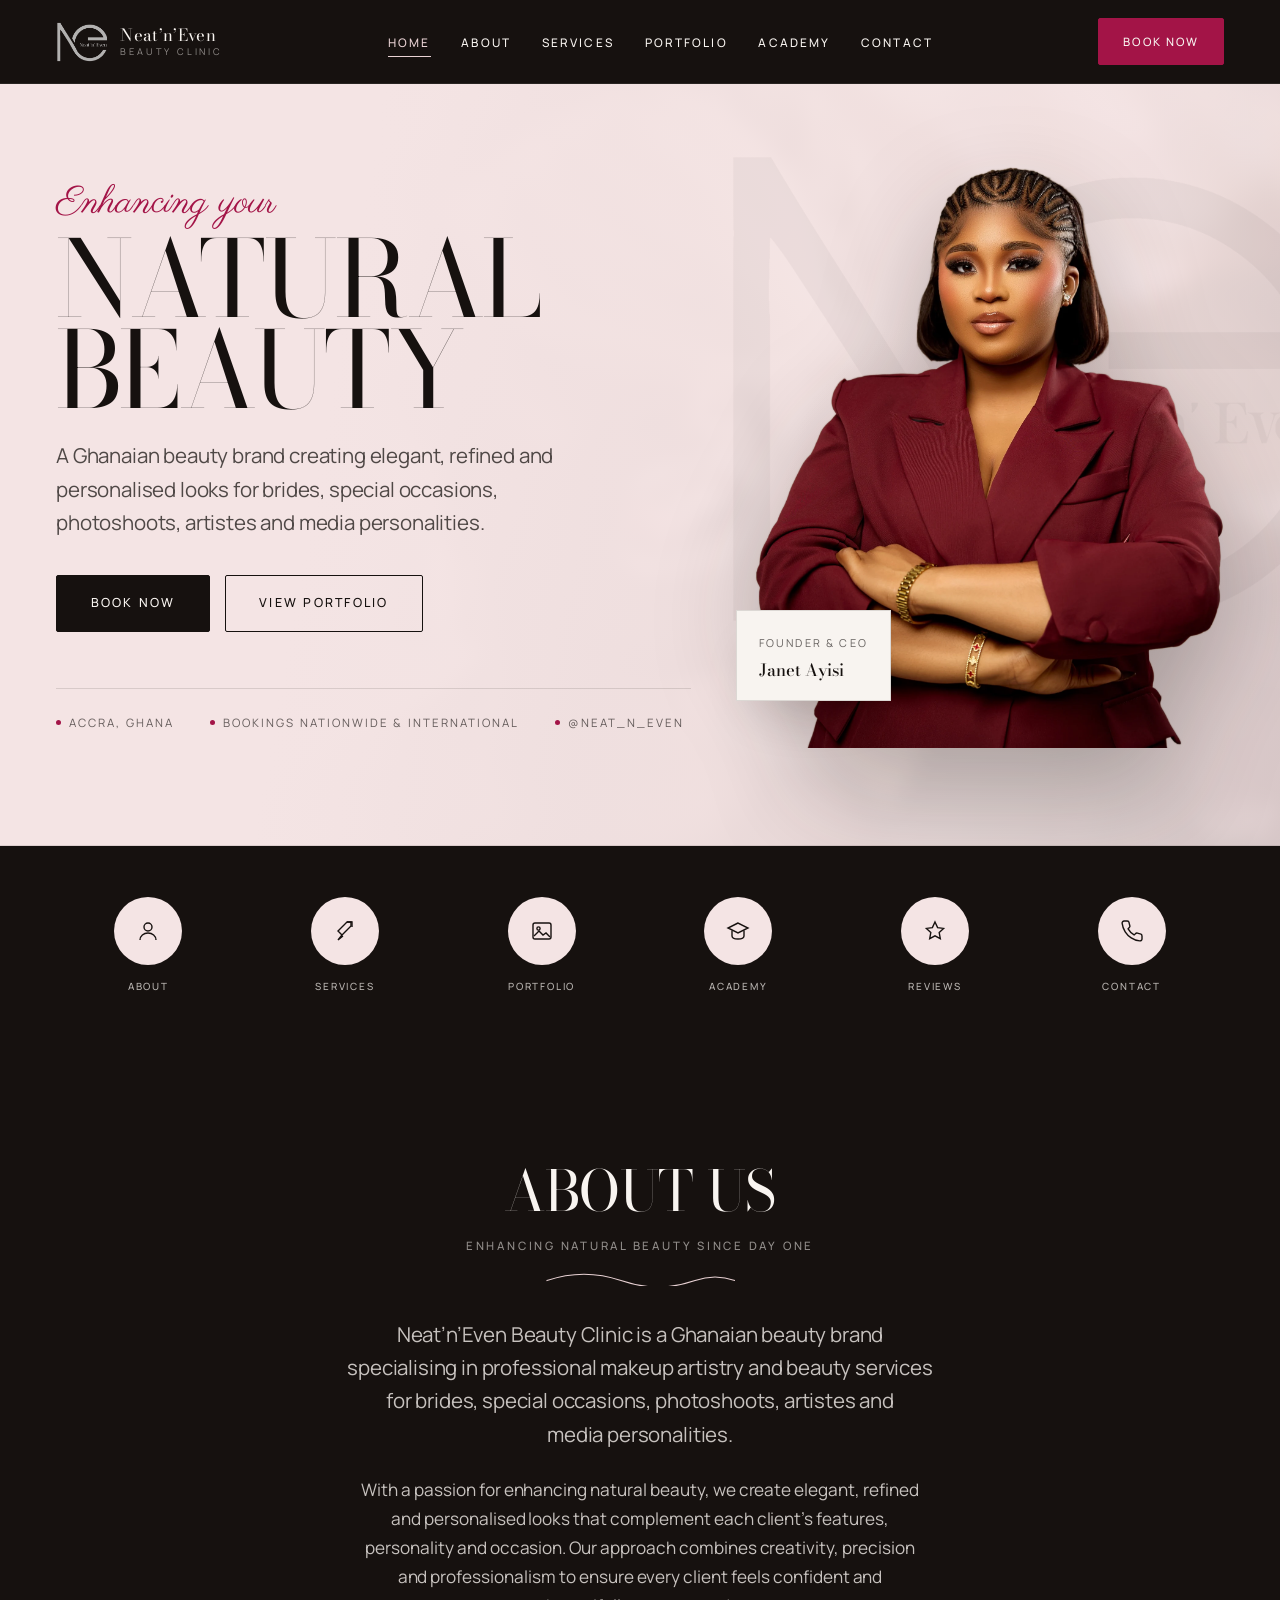
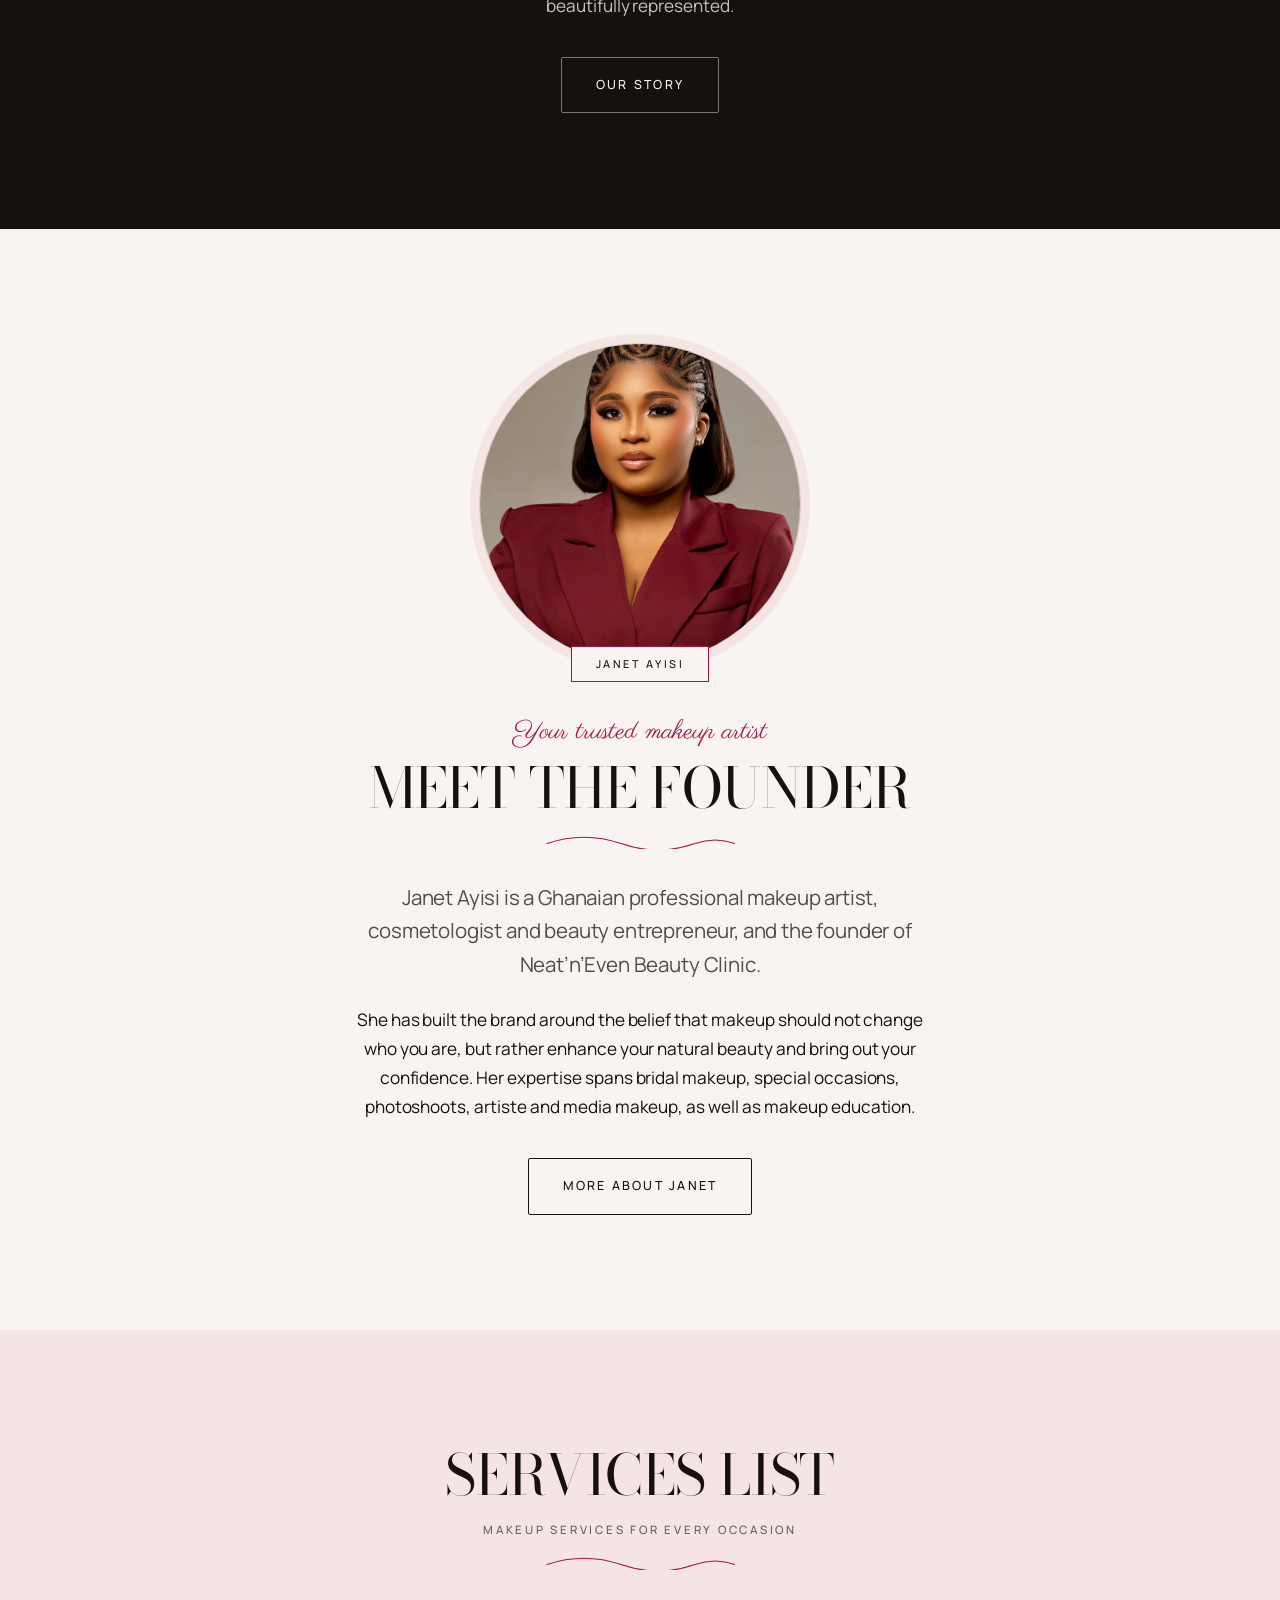
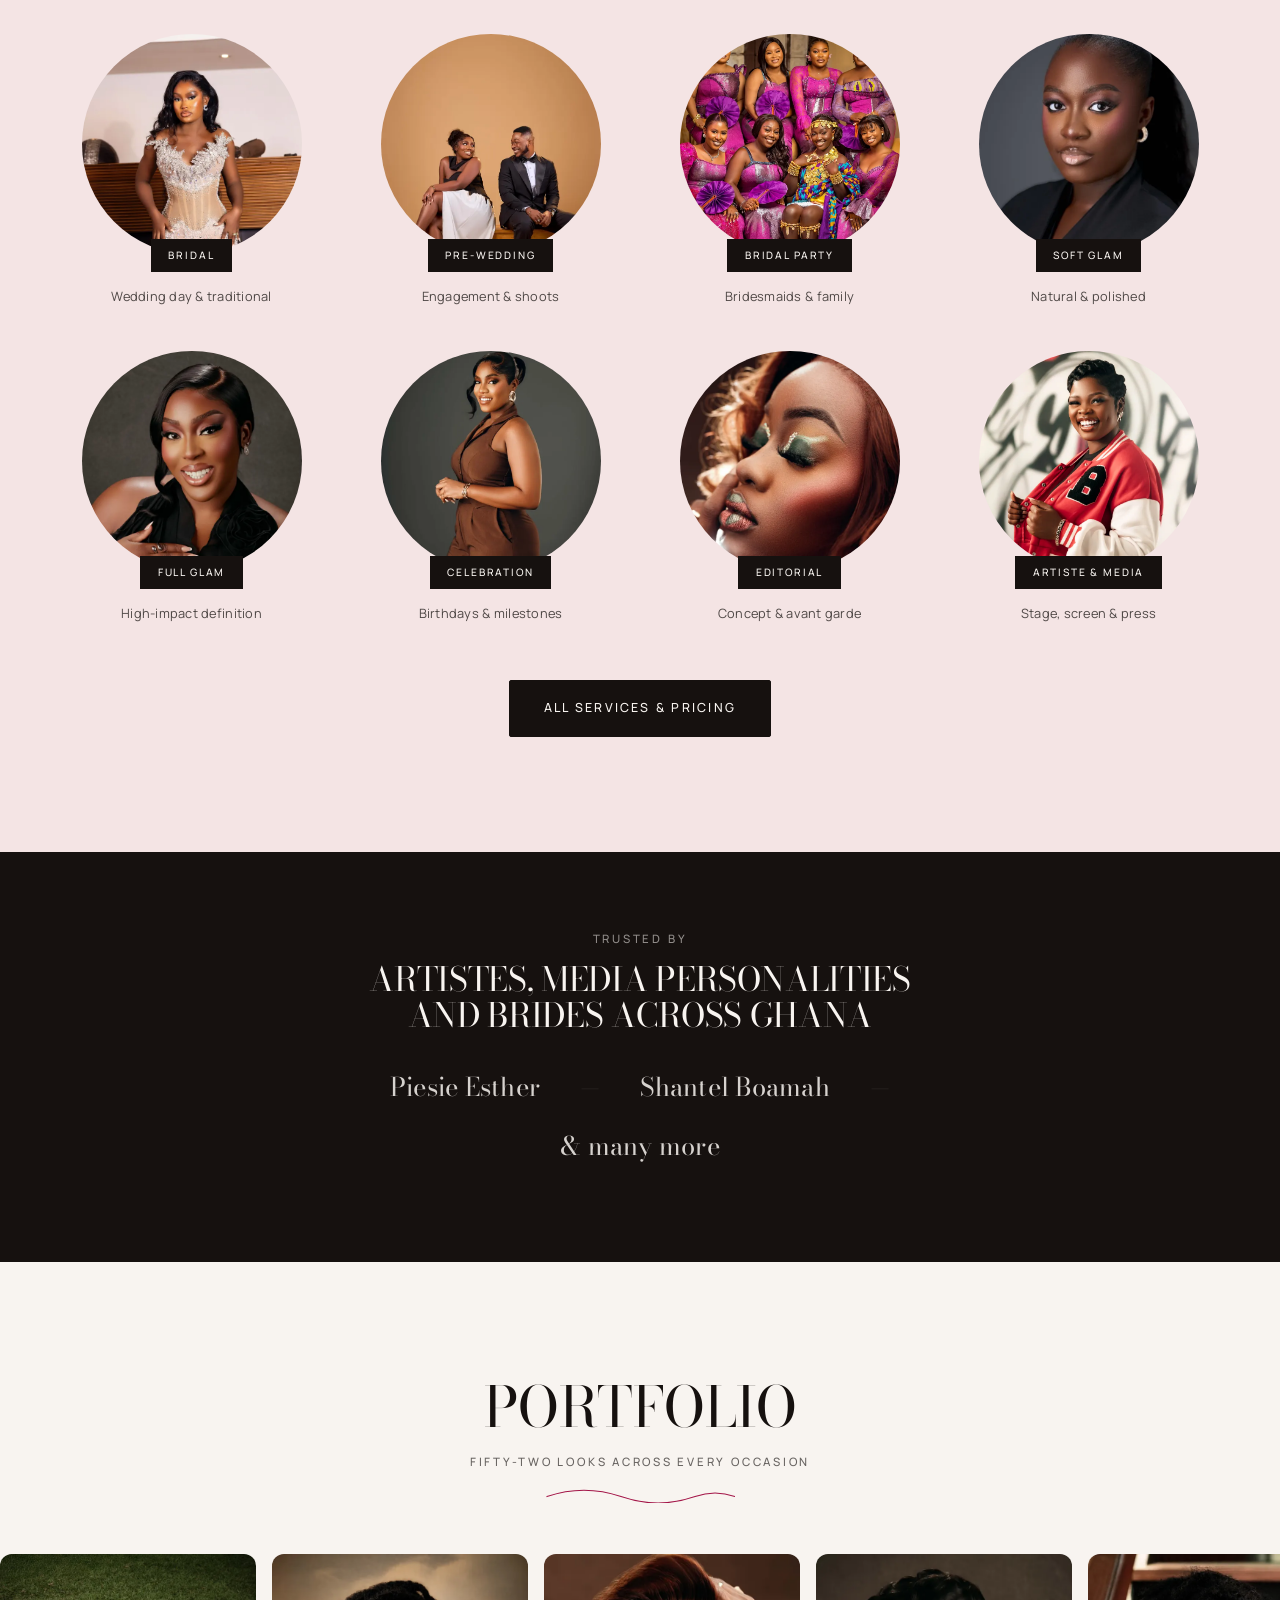
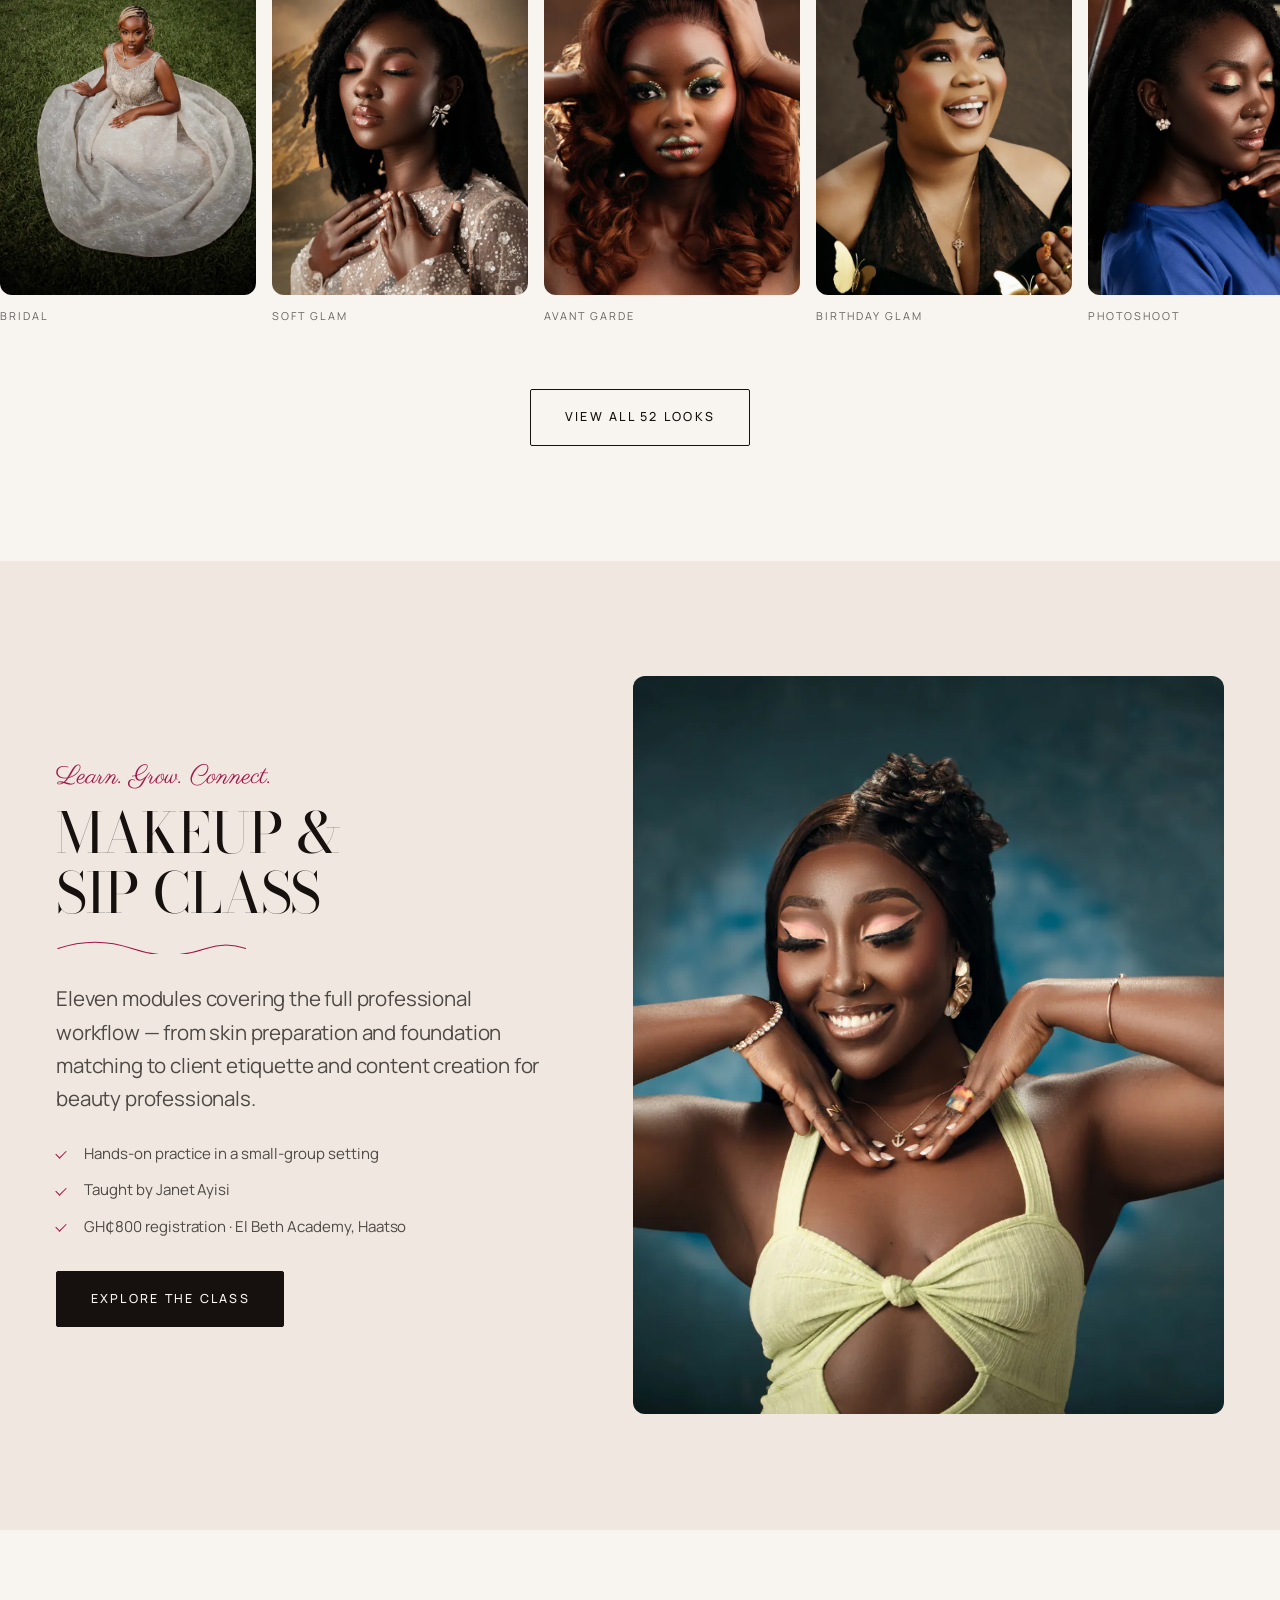
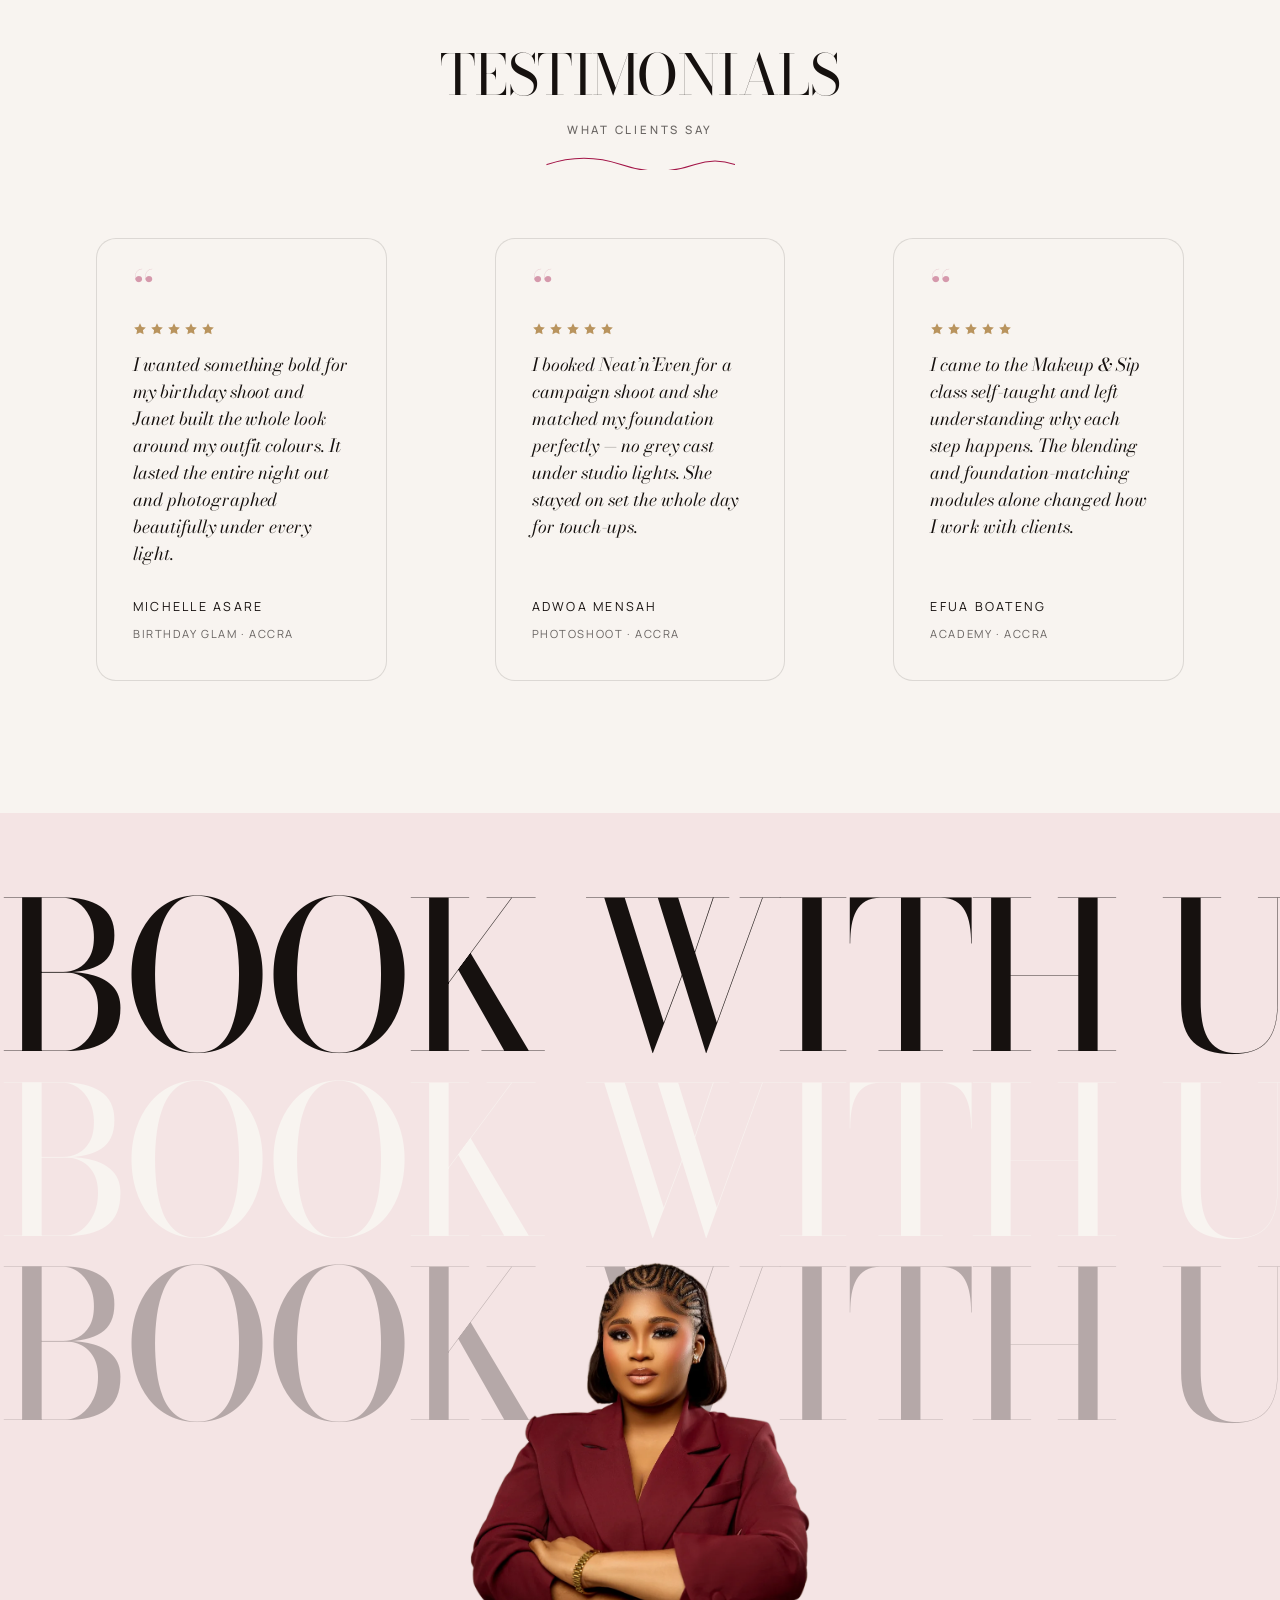
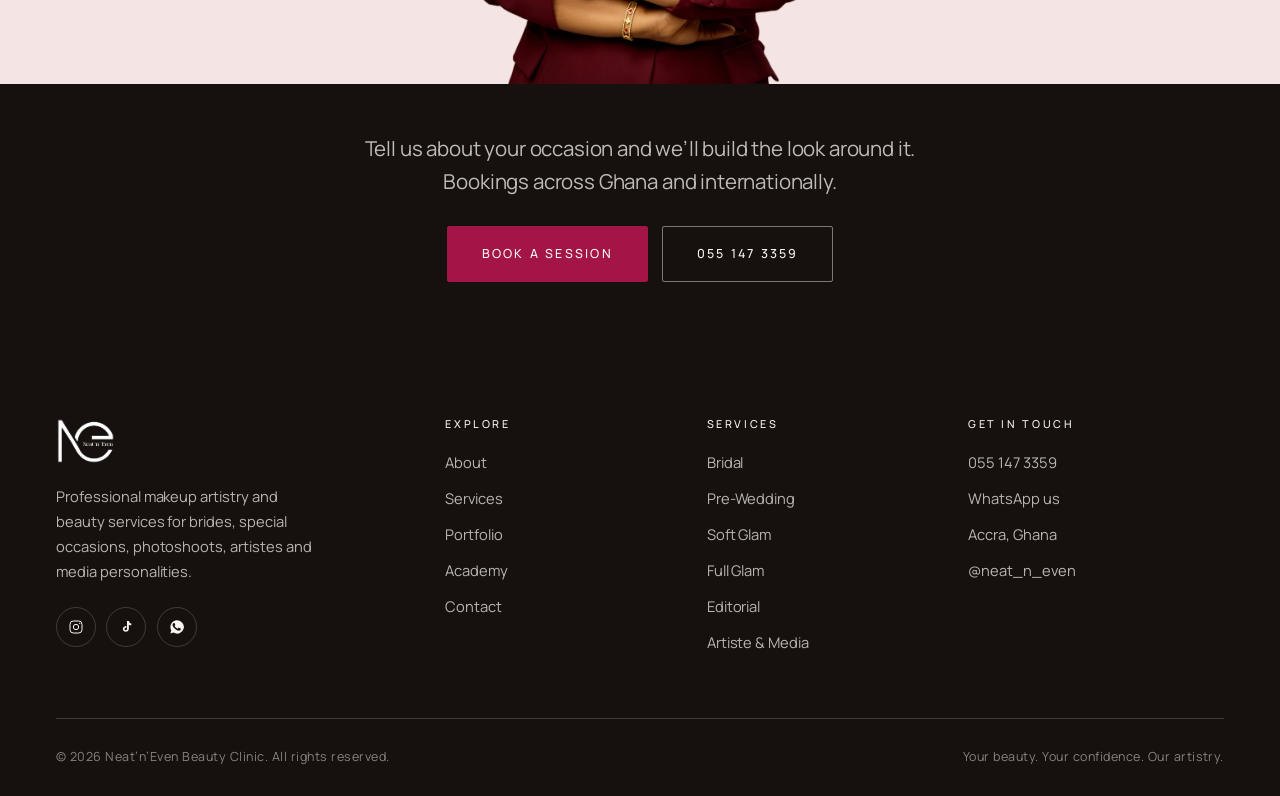
==== commit 91ad72fd: "Add cover-style founder feature and fix the service numeral collision About page: the CEO split beco" ====
--- a/index.html
+++ b/index.html
@@ -17,7 +17,7 @@
 <link rel="apple-touch-icon" href="assets/img/brand/mark.png">
 <link rel="preconnect" href="https://fonts.googleapis.com">
 <link rel="preconnect" href="https://fonts.gstatic.com" crossorigin>
-<link href="https://fonts.googleapis.com/css2?family=Bodoni+Moda:ital,opsz,wght@0,6..96,400;0,6..96,500;0,6..96,600;1,6..96,400;1,6..96,500&family=Manrope:wght@300;400;500;600;700&family=Parisienne&display=swap" rel="stylesheet">
+<link href="https://fonts.googleapis.com/css2?family=Bodoni+Moda:ital,opsz,wght@0,6..96,400;0,6..96,500;0,6..96,600;1,6..96,400;1,6..96,500&family=Manrope:wght@300;400;500;600;700;800&family=Parisienne&display=swap" rel="stylesheet">
 <script>document.documentElement.classList.add('js');</script>
 <link rel="stylesheet" href="css/styles.css">
 <script type="application/ld+json">
@@ -398,7 +398,10 @@
   </section>
 
   <!-- ============ TESTIMONIALS ============ -->
-  <!-- PLACEHOLDER COPY: replace the three quotes and names below with real client reviews. -->
+  <!-- PLACEHOLDER COPY — NOT REAL REVIEWS.
+     The three quotes and the names Michelle Asare, Adwoa Mensah and Efua Boateng are
+     invented stand-ins so the section reads properly during design. Replace every one
+     with a genuine client review before this site goes live. -->
   <section class="section" id="testimonials">
     <div class="container container--wide">
       <div class="head-centred" style="margin-bottom:clamp(2.5rem,4vw,3.25rem)">
@@ -418,8 +421,8 @@
             <svg viewBox="0 0 24 24" fill="currentColor" aria-hidden="true"><path d="M12 2l3 6.5 7 .9-5 4.8 1.2 7L12 17.8 5.8 21.2 7 14.2 2 9.4l7-.9z"/></svg>
             <svg viewBox="0 0 24 24" fill="currentColor" aria-hidden="true"><path d="M12 2l3 6.5 7 .9-5 4.8 1.2 7L12 17.8 5.8 21.2 7 14.2 2 9.4l7-.9z"/></svg>
           </div>
-          <blockquote>Placeholder review &mdash; replace with a real client quote about the bridal experience.</blockquote>
-          <figcaption><cite>Client name<span>Bride &middot; Accra</span></cite></figcaption>
+          <blockquote>I wanted something bold for my birthday shoot and Janet built the whole look around my outfit colours. It lasted the entire night out and photographed beautifully under every light.</blockquote>
+          <figcaption><cite>Michelle Asare<span>Birthday Glam &middot; Accra</span></cite></figcaption>
         </figure>
 
         <figure class="quote-card reveal reveal-d1">
@@ -431,8 +434,8 @@
             <svg viewBox="0 0 24 24" fill="currentColor" aria-hidden="true"><path d="M12 2l3 6.5 7 .9-5 4.8 1.2 7L12 17.8 5.8 21.2 7 14.2 2 9.4l7-.9z"/></svg>
             <svg viewBox="0 0 24 24" fill="currentColor" aria-hidden="true"><path d="M12 2l3 6.5 7 .9-5 4.8 1.2 7L12 17.8 5.8 21.2 7 14.2 2 9.4l7-.9z"/></svg>
           </div>
-          <blockquote>Placeholder review &mdash; replace with a real client quote about a photoshoot or event booking.</blockquote>
-          <figcaption><cite>Client name<span>Photoshoot &middot; Accra</span></cite></figcaption>
+          <blockquote>I booked Neat&rsquo;n&rsquo;Even for a campaign shoot and she matched my foundation perfectly &mdash; no grey cast under studio lights. She stayed on set the whole day for touch-ups.</blockquote>
+          <figcaption><cite>Adwoa Mensah<span>Photoshoot &middot; Accra</span></cite></figcaption>
         </figure>
 
         <figure class="quote-card reveal reveal-d2">
@@ -444,8 +447,8 @@
             <svg viewBox="0 0 24 24" fill="currentColor" aria-hidden="true"><path d="M12 2l3 6.5 7 .9-5 4.8 1.2 7L12 17.8 5.8 21.2 7 14.2 2 9.4l7-.9z"/></svg>
             <svg viewBox="0 0 24 24" fill="currentColor" aria-hidden="true"><path d="M12 2l3 6.5 7 .9-5 4.8 1.2 7L12 17.8 5.8 21.2 7 14.2 2 9.4l7-.9z"/></svg>
           </div>
-          <blockquote>Placeholder review &mdash; replace with a real student quote from the Makeup &amp; Sip class.</blockquote>
-          <figcaption><cite>Student name<span>Academy &middot; Accra</span></cite></figcaption>
+          <blockquote>I came to the Makeup &amp; Sip class self-taught and left understanding why each step happens. The blending and foundation-matching modules alone changed how I work with clients.</blockquote>
+          <figcaption><cite>Efua Boateng<span>Academy &middot; Accra</span></cite></figcaption>
         </figure>
       </div>
     </div>
--- a/css/styles.css
+++ b/css/styles.css
@@ -1864,19 +1864,157 @@
 .svc__media .arch { aspect-ratio: 4 / 5; }
 .svc__media .side-label { left: 0; }
 .svc__media .side-label--right { left: auto; right: 0; }
+/* The numeral used to be absolutely positioned over the top-right of the copy,
+   which collided with the longer headings once they wrapped. It now sits in a
+   reserved band at the top-left, so nothing can run into it at any width. */
 .svc__num {
   position: absolute;
   z-index: 3;
-  top: -0.4rem;
-  right: 0.6rem;
+  top: 0;
+  left: 0;
   font-family: var(--font-display);
-  font-size: clamp(3rem, 7vw, 5.5rem);
+  font-size: clamp(2.2rem, 4.5vw, 3.4rem);
   line-height: 1;
   color: var(--rose);
-  opacity: 0.22;
-}
-.svc__body { position: relative; }
+  opacity: 0.3;
+}
+.svc__body {
+  position: relative;
+  padding-top: clamp(2.6rem, 5.2vw, 4rem);
+}
 .svc__panel { padding: clamp(1.5rem, 3vw, 2rem); margin-top: 1.5rem; }
+
+/* ---------- 17e. Founder cover ----------
+   Magazine-cover treatment: flat colour field, oversized brand initials
+   behind a cut-out portrait, corner credentials, a circled tag and a heavy
+   sans headline with one accent word. */
+.cover {
+  position: relative;
+  isolation: isolate;
+  overflow: hidden;
+  background: var(--rose);
+  color: var(--cream);
+  padding-top: clamp(1.25rem, 3vw, 2rem);
+}
+.cover__rule {
+  display: flex;
+  align-items: center;
+  justify-content: space-between;
+  gap: 1rem;
+  font-size: 0.62rem;
+  letter-spacing: 0.24em;
+  text-transform: uppercase;
+  color: rgba(248, 244, 240, 0.85);
+}
+.cover__rule .mid {
+  font-family: var(--font-display);
+  font-size: 0.95rem;
+  letter-spacing: 0.06em;
+  color: var(--cream);
+}
+.cover__rule .side { display: none; }
+
+/* oversized initials sitting behind the figure */
+.cover__mark {
+  position: absolute;
+  z-index: -1;
+  /* sits to the right, clear of the bottom-left copy — cream-on-cream where
+     the two overlap is unreadable */
+  right: -3%;
+  top: clamp(2.5rem, 6vw, 4.5rem);
+  font-family: var(--font-display);
+  font-weight: 600;
+  font-size: clamp(15rem, 44vw, 34rem);
+  line-height: 0.72;
+  letter-spacing: -0.04em;
+  color: var(--cream);
+  user-select: none;
+  pointer-events: none;
+  white-space: nowrap;
+}
+.cover__reg {
+  position: absolute;
+  z-index: 2;
+  top: clamp(3.5rem, 7vw, 5.5rem);
+  right: 0;
+  width: clamp(28px, 3.4vw, 44px);
+  aspect-ratio: 1;
+  border: 1.5px solid var(--cream);
+  border-radius: 50%;
+  display: grid;
+  place-items: center;
+  font-size: clamp(0.8rem, 1.4vw, 1.15rem);
+  font-family: var(--font-display);
+  color: var(--cream);
+}
+
+.cover__body {
+  position: relative;
+  display: grid;
+  align-items: end;
+  padding-top: clamp(2rem, 6vw, 4rem);
+}
+.cover__figure {
+  position: relative;
+  z-index: 1;
+  justify-self: center;
+  width: min(100%, 560px);
+  margin-bottom: -1px; /* sit flush on the section edge */
+}
+.cover__figure img {
+  width: 100%;
+  display: block;
+  filter: drop-shadow(0 30px 45px rgba(22, 17, 15, 0.35));
+}
+
+.cover__copy {
+  position: relative;
+  z-index: 2;
+  padding-bottom: clamp(2.5rem, 5vw, 4rem);
+}
+.cover__tag {
+  display: inline-grid;
+  place-items: center;
+  padding: 0.5rem 1.35rem;
+  border: 1.5px solid var(--cream);
+  border-radius: 50%;
+  font-size: 0.66rem;
+  letter-spacing: 0.2em;
+  text-transform: uppercase;
+  margin-bottom: 0.9rem;
+}
+.cover__name {
+  font-family: var(--font-body);
+  font-weight: 800;
+  font-size: clamp(2.4rem, 6vw, 4.25rem);
+  line-height: 0.98;
+  letter-spacing: -0.035em;
+  color: var(--cream);
+  margin: 0;
+  text-transform: none;
+}
+.cover__role {
+  margin: 1rem 0 0;
+  font-size: clamp(0.72rem, 1.1vw, 0.85rem);
+  font-weight: 500;
+  letter-spacing: 0.16em;
+  text-transform: uppercase;
+  color: var(--cream);
+}
+.cover__role em {
+  font-style: italic;
+  font-weight: 700;
+  color: var(--gold);
+}
+.cover__text {
+  margin: 1.35rem 0 0;
+  max-width: 56ch;
+  font-size: clamp(0.92rem, 1.05vw, 1rem);
+  line-height: 1.7;
+  color: rgba(248, 244, 240, 0.9);
+}
+.cover__text strong { color: var(--cream); font-weight: 600; }
+.cover__cta { margin-top: 1.75rem; }
 
 /* ---------- 17d. Typographic normalisation ----------
    Tracking on the uppercase micro-labels had drifted between 0.14em and
@@ -1947,6 +2085,22 @@
 
 @media (min-width: 640px) {
   .contact-bar { grid-template-columns: repeat(3, 1fr); }
+  .cover__rule .side { display: block; }
+}
+
+@media (min-width: 800px) {
+  /* copy overlays the portrait, as on the reference cover */
+  .cover__figure {
+    grid-area: 1 / 1;
+    width: min(100%, 640px);
+    justify-self: center;
+  }
+  .cover__copy {
+    grid-area: 1 / 1;
+    align-self: end;
+    max-width: 560px;
+    padding-bottom: clamp(3rem, 6vw, 5rem);
+  }
 }
 
 @media (min-width: 800px) {
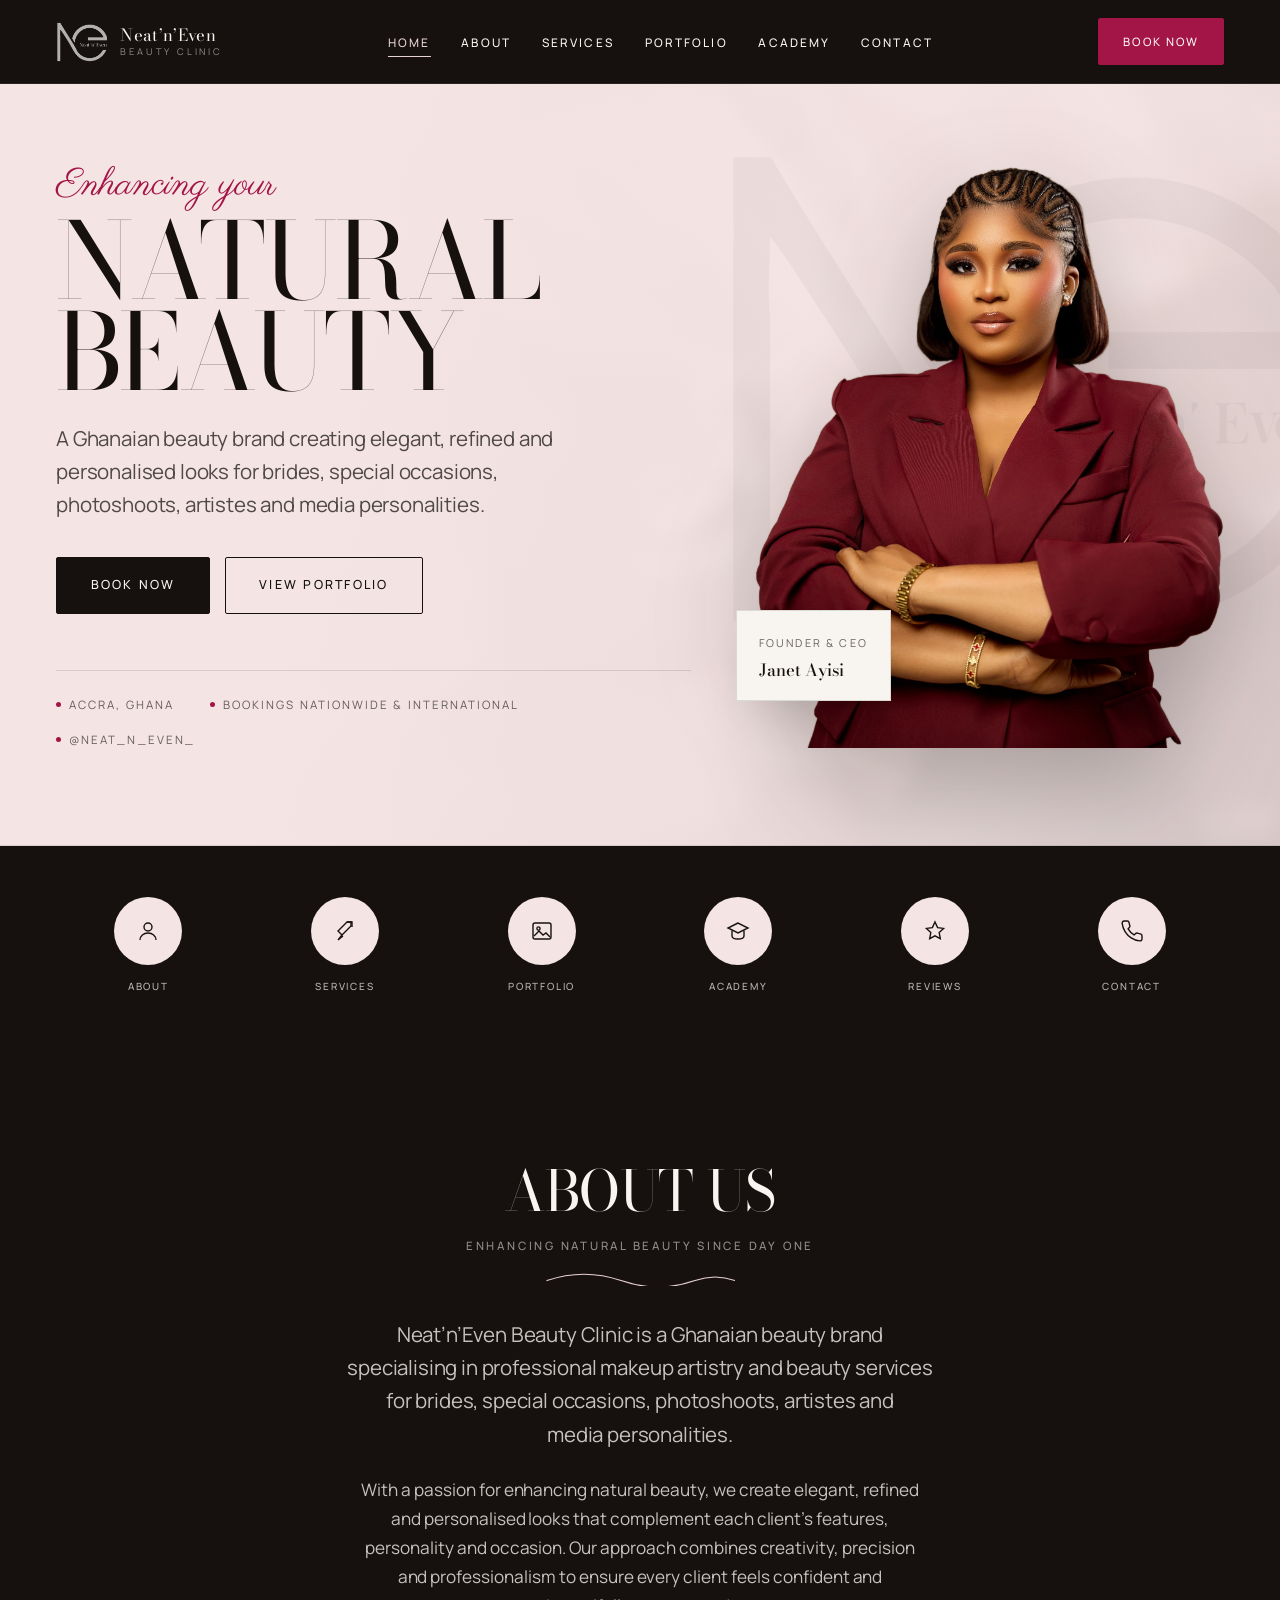
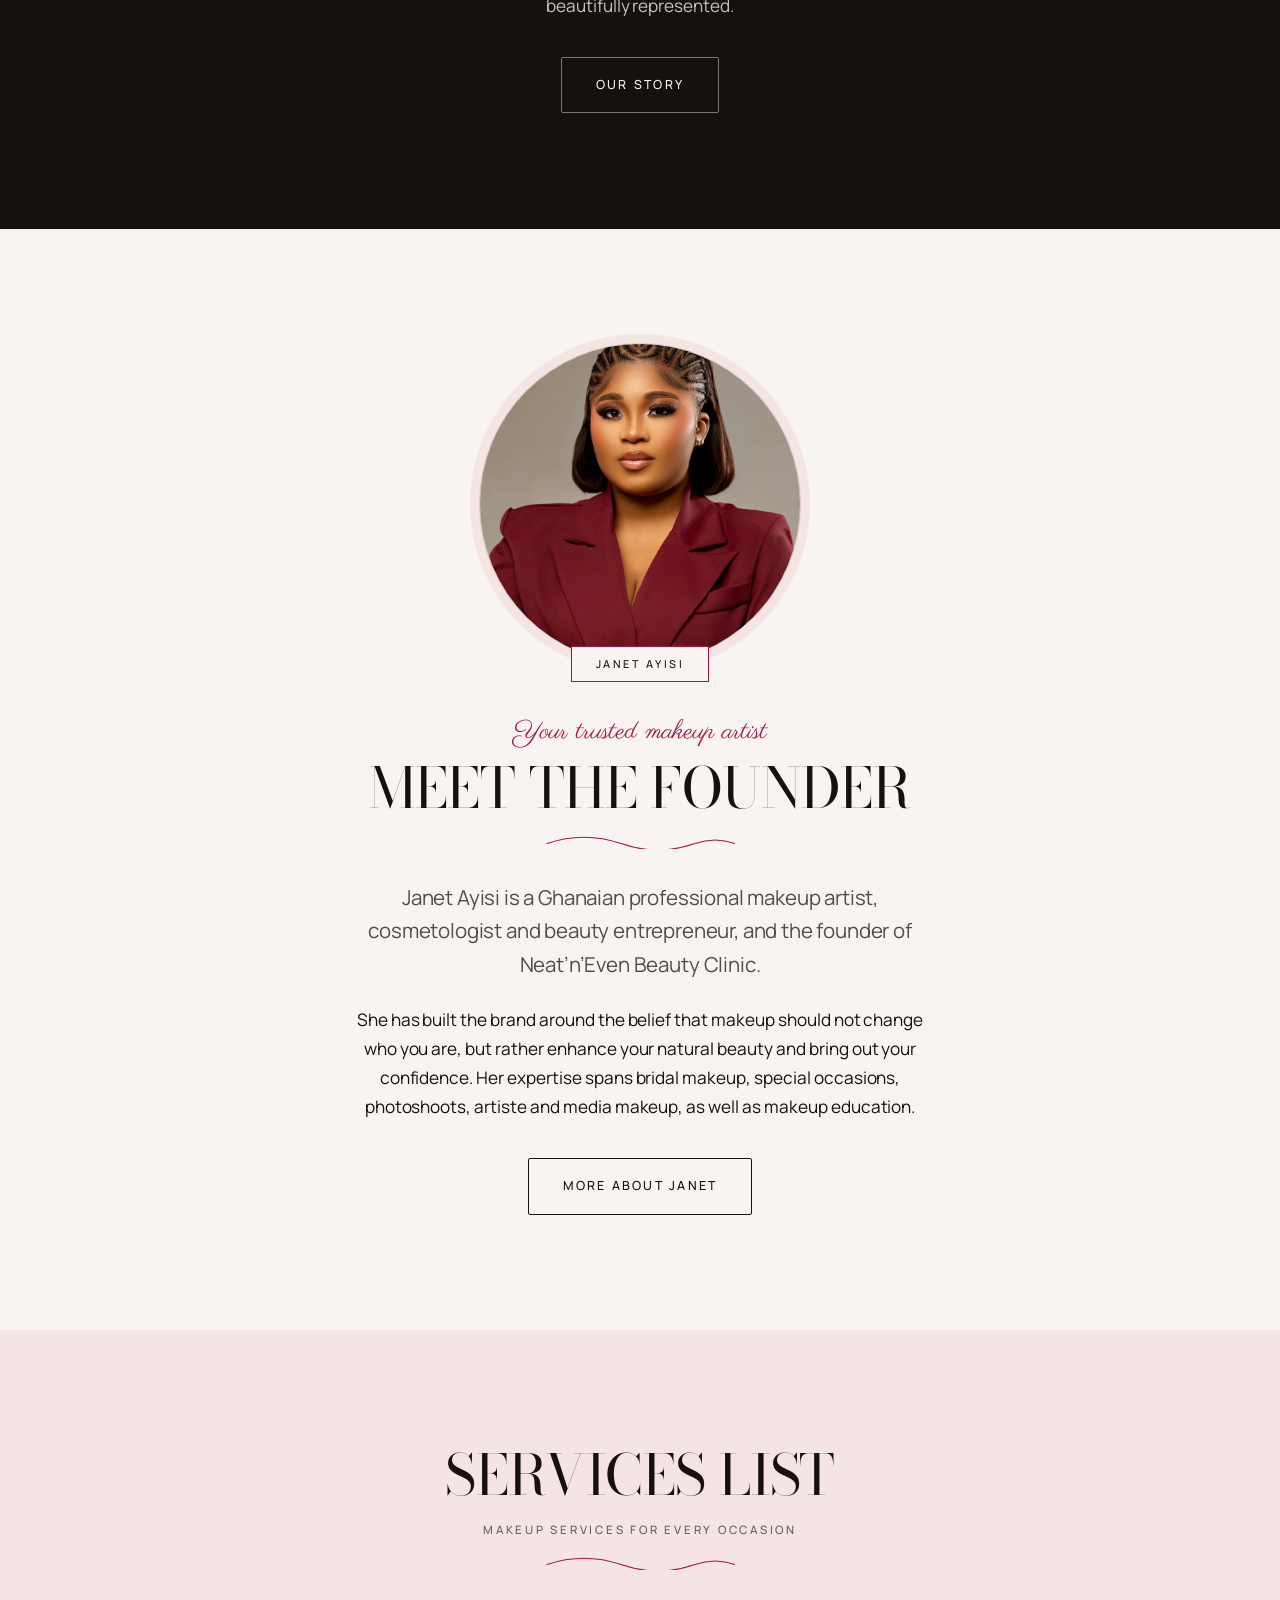
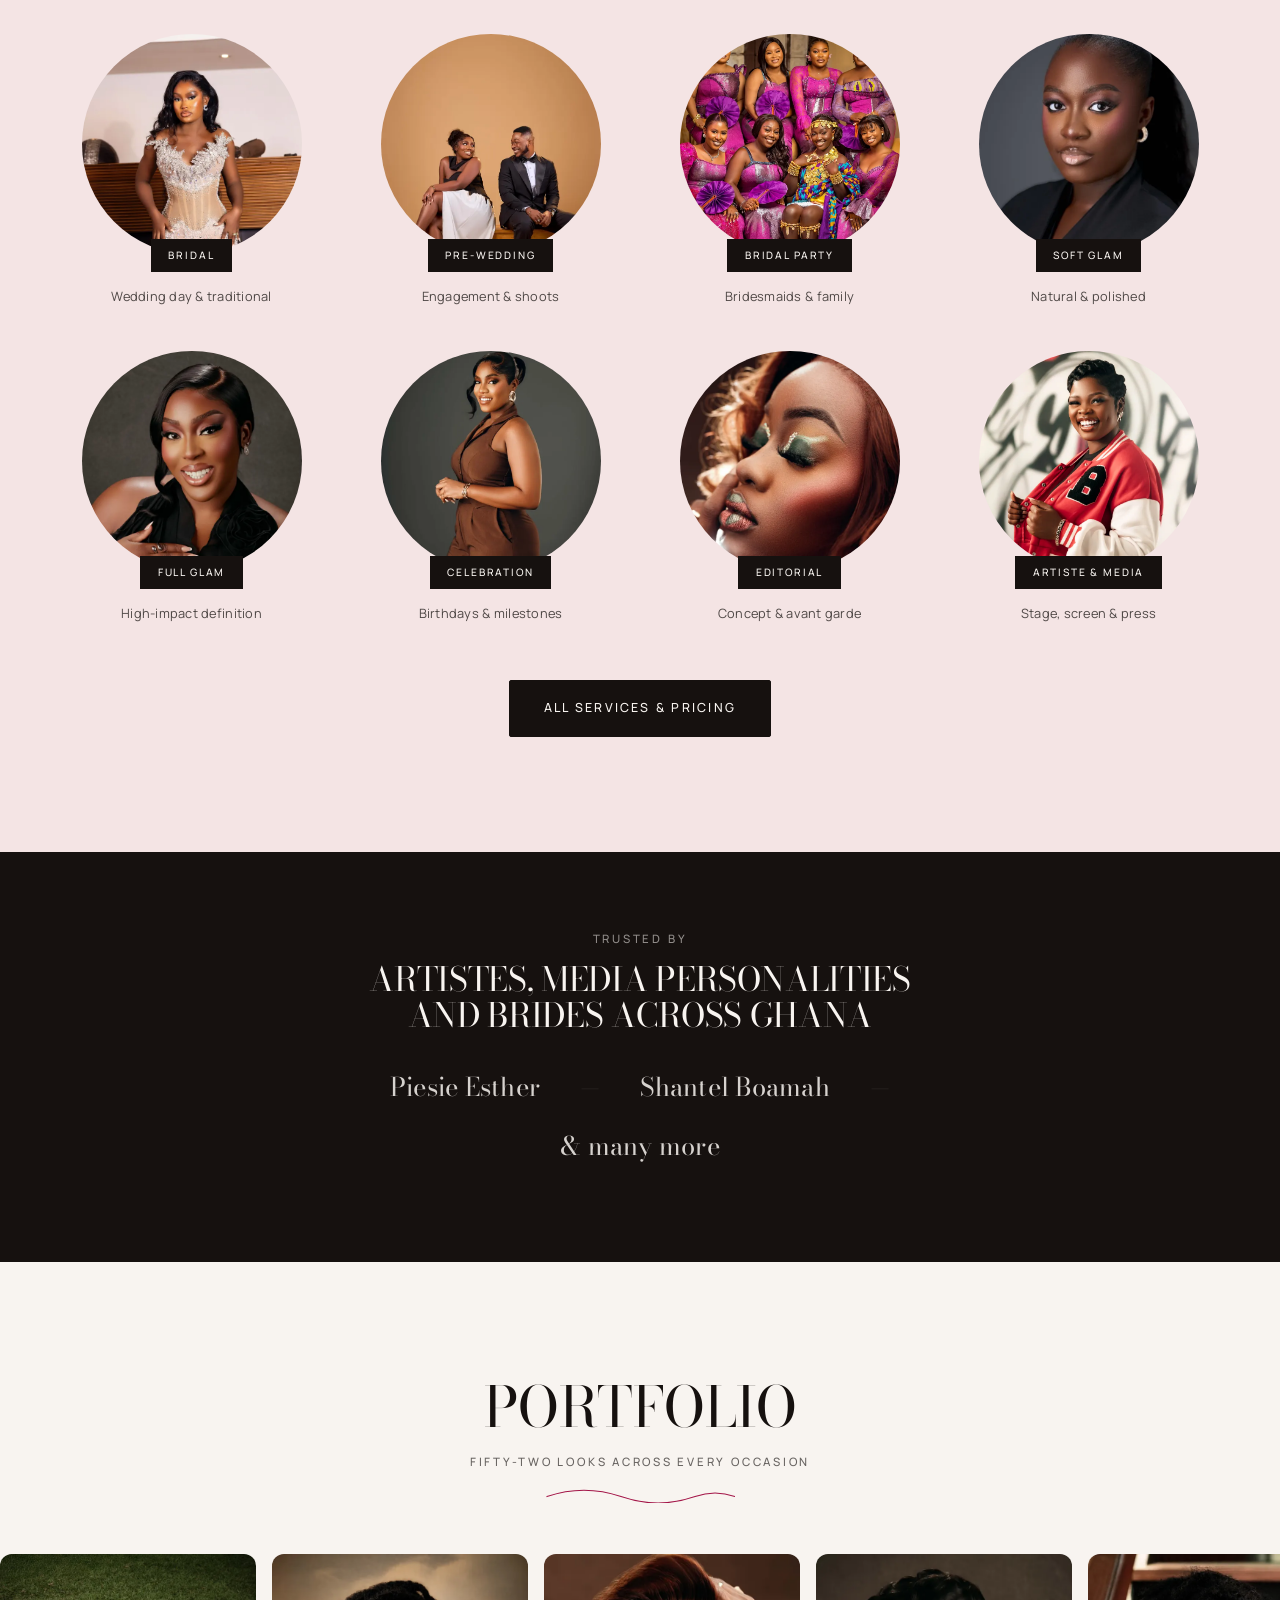
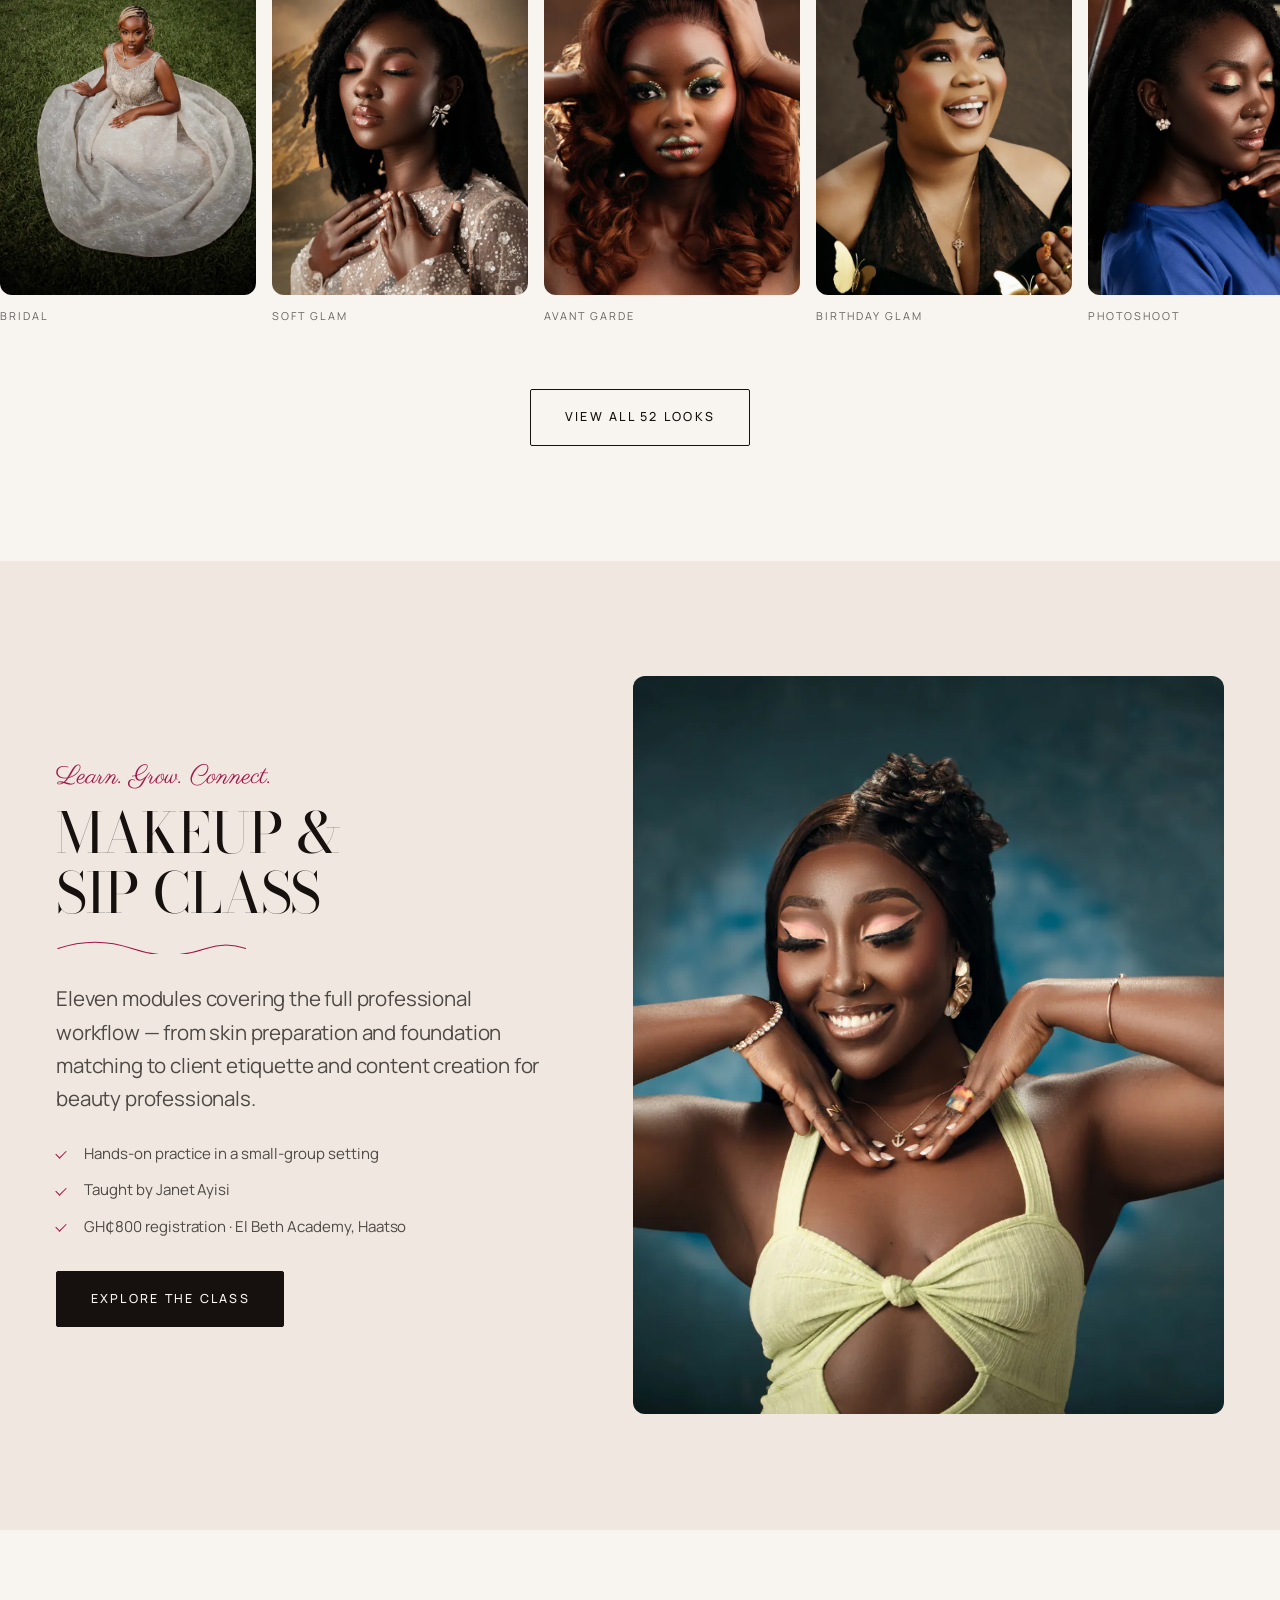
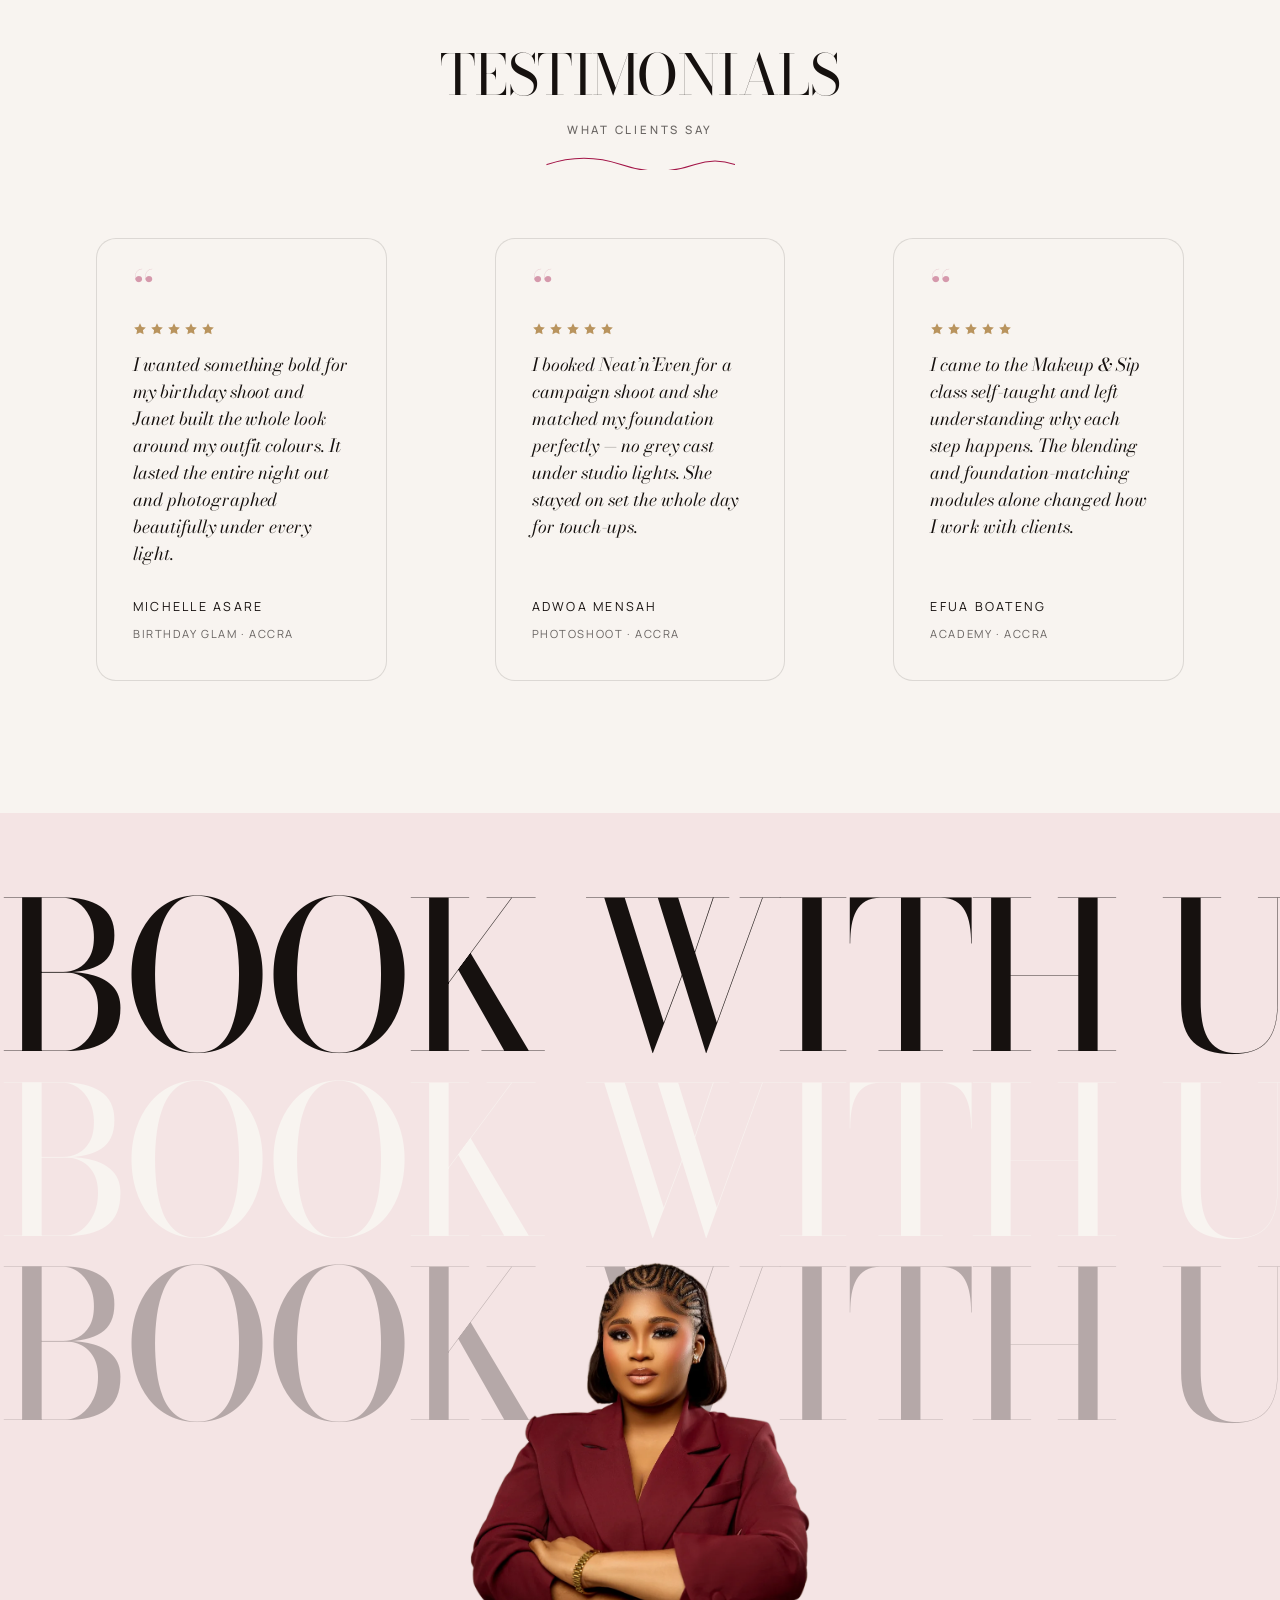
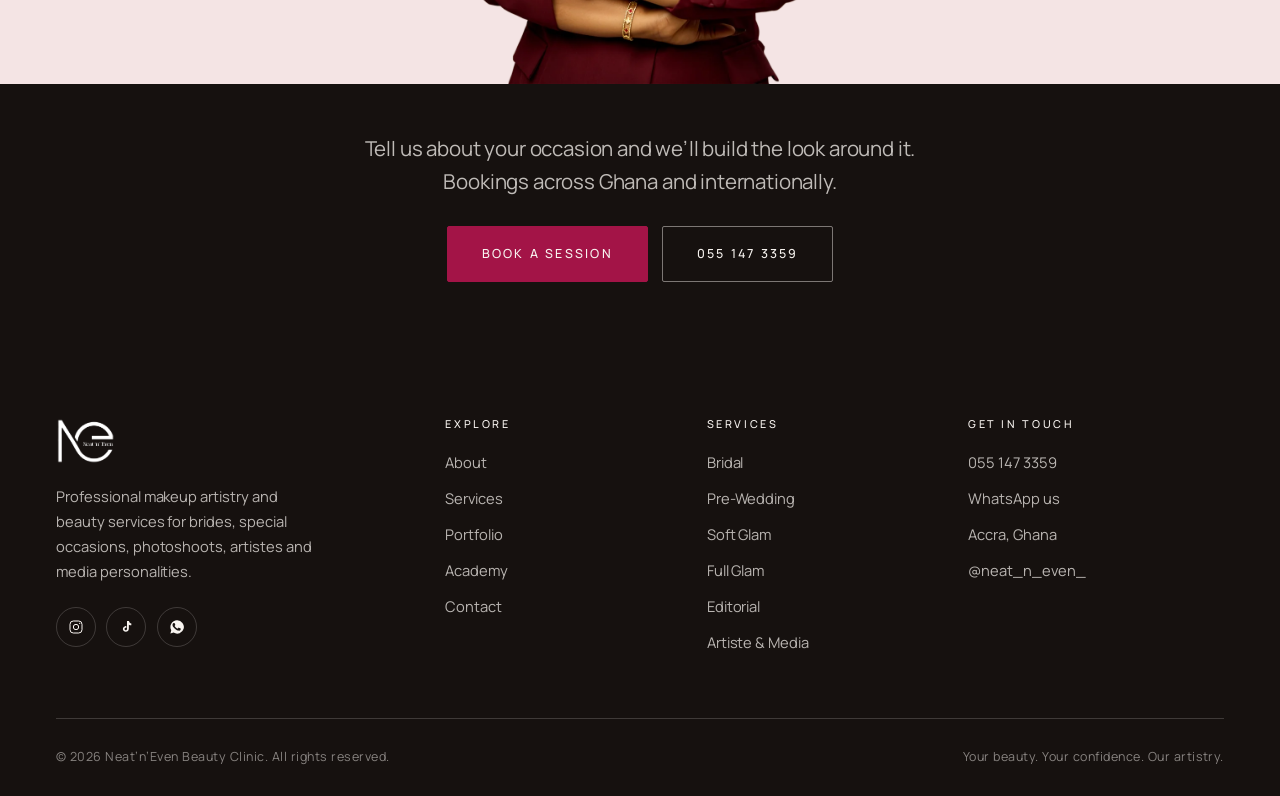
==== commit aab8e858: "Correct the Instagram handle to @neat_n_even_ The real account is neat_n_even_ with a trailing under" ====
--- a/index.html
+++ b/index.html
@@ -30,7 +30,7 @@
   "address": { "@type": "PostalAddress", "addressLocality": "Accra", "addressCountry": "GH" },
   "telephone": "+233551473359",
   "areaServed": ["Ghana", "Worldwide"],
-  "sameAs": ["https://instagram.com/neat_n_even", "https://tiktok.com/@neat_n_even"]
+  "sameAs": ["https://www.instagram.com/neat_n_even_", "https://tiktok.com/@neat_n_even"]
 }
 </script>
 </head>
@@ -105,7 +105,7 @@
         <div class="hero-meta reveal reveal-d4">
           <span>Accra, Ghana</span>
           <span>Bookings nationwide &amp; international</span>
-          <span>@neat_n_even</span>
+          <span>@neat_n_even_</span>
         </div>
       </div>
 
@@ -486,7 +486,7 @@
         <img src="assets/img/brand/logo.png" alt="Neat'n'Even Beauty Clinic" width="240" height="185" loading="lazy">
         <p>Professional makeup artistry and beauty services for brides, special occasions, photoshoots, artistes and media personalities.</p>
         <div class="socials">
-          <a href="https://instagram.com/neat_n_even" target="_blank" rel="noopener" aria-label="Instagram">
+          <a href="https://www.instagram.com/neat_n_even_" target="_blank" rel="noopener" aria-label="Instagram">
             <svg viewBox="0 0 24 24" fill="none" stroke="currentColor" stroke-width="1.5" aria-hidden="true"><rect x="3" y="3" width="18" height="18" rx="5"/><circle cx="12" cy="12" r="4"/><circle cx="17.5" cy="6.5" r="1" fill="currentColor" stroke="none"/></svg>
           </a>
           <a href="https://tiktok.com/@neat_n_even" target="_blank" rel="noopener" aria-label="TikTok">
@@ -527,7 +527,7 @@
           <li><a href="tel:+233551473359">055 147 3359</a></li>
           <li><a href="https://wa.me/233551473359" target="_blank" rel="noopener">WhatsApp us</a></li>
           <li>Accra, Ghana</li>
-          <li><a href="https://instagram.com/neat_n_even" target="_blank" rel="noopener">@neat_n_even</a></li>
+          <li><a href="https://www.instagram.com/neat_n_even_" target="_blank" rel="noopener">@neat_n_even_</a></li>
         </ul>
       </div>
     </div>
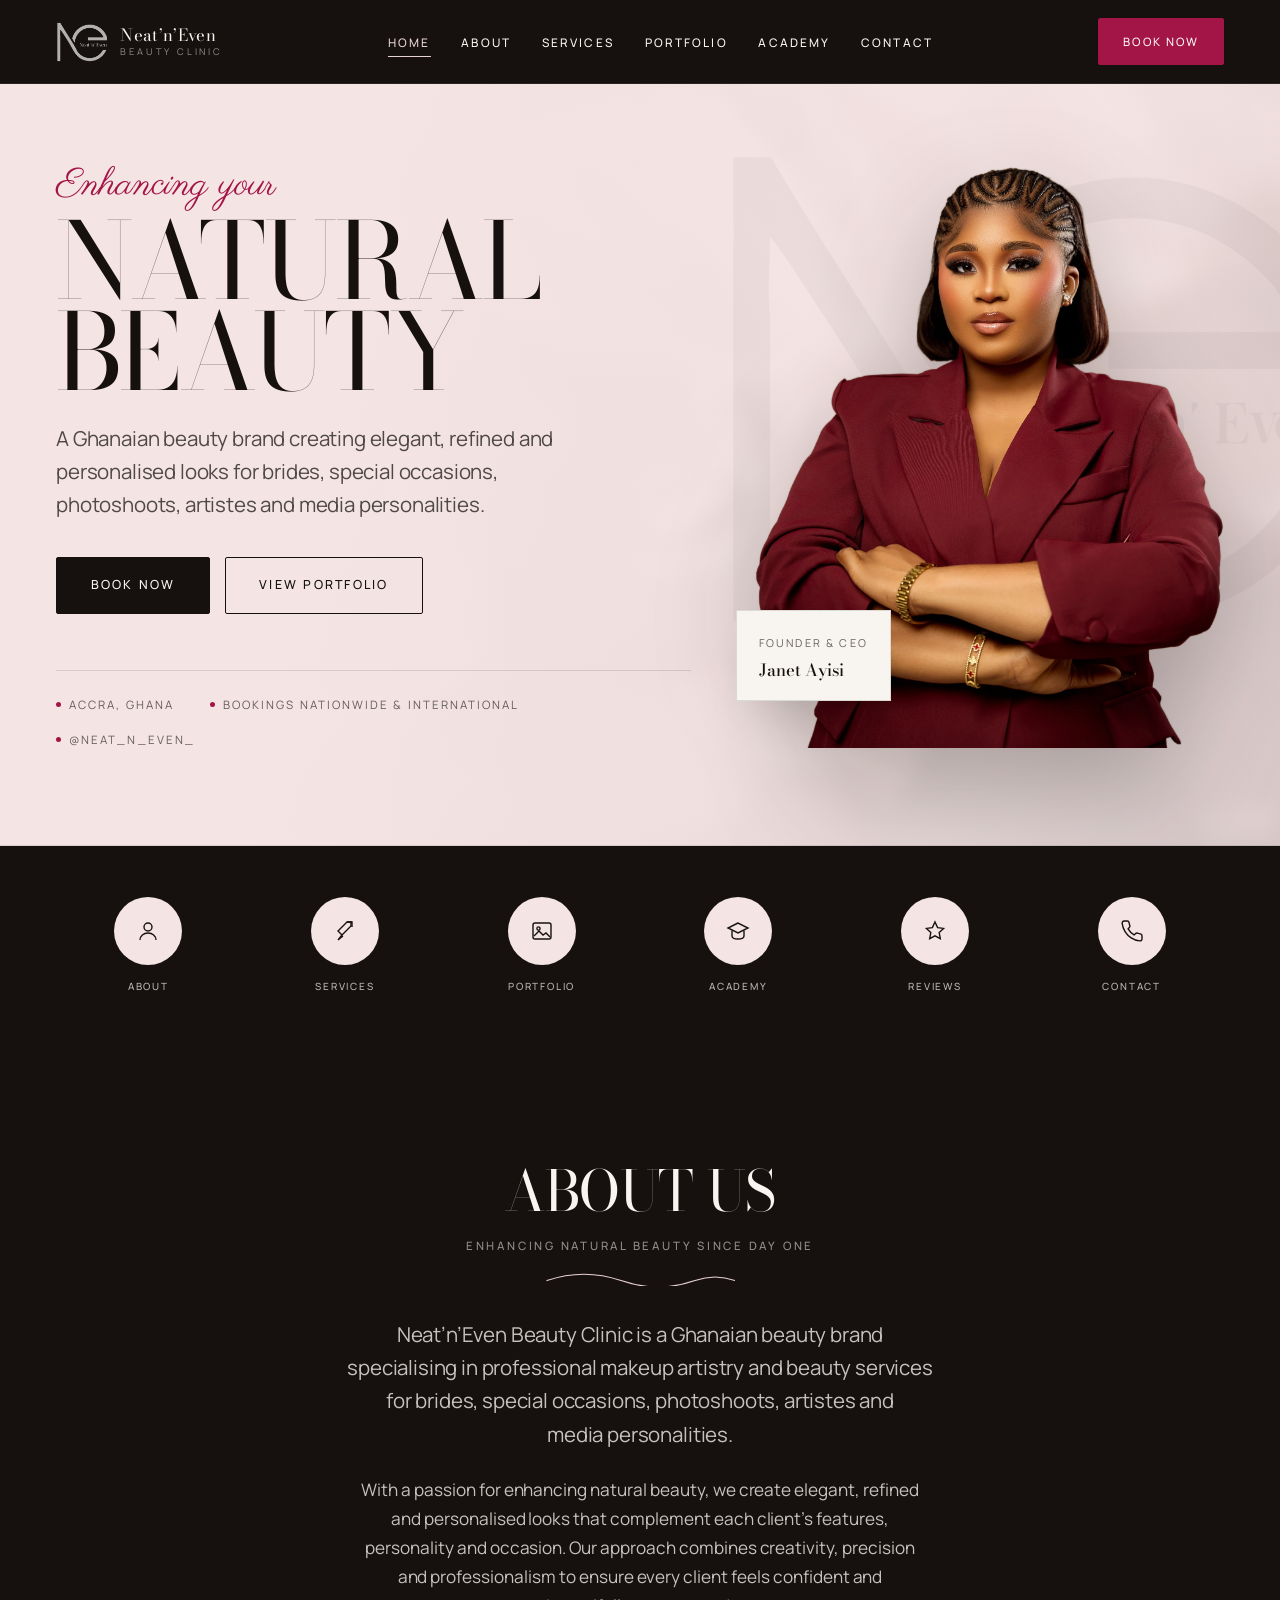
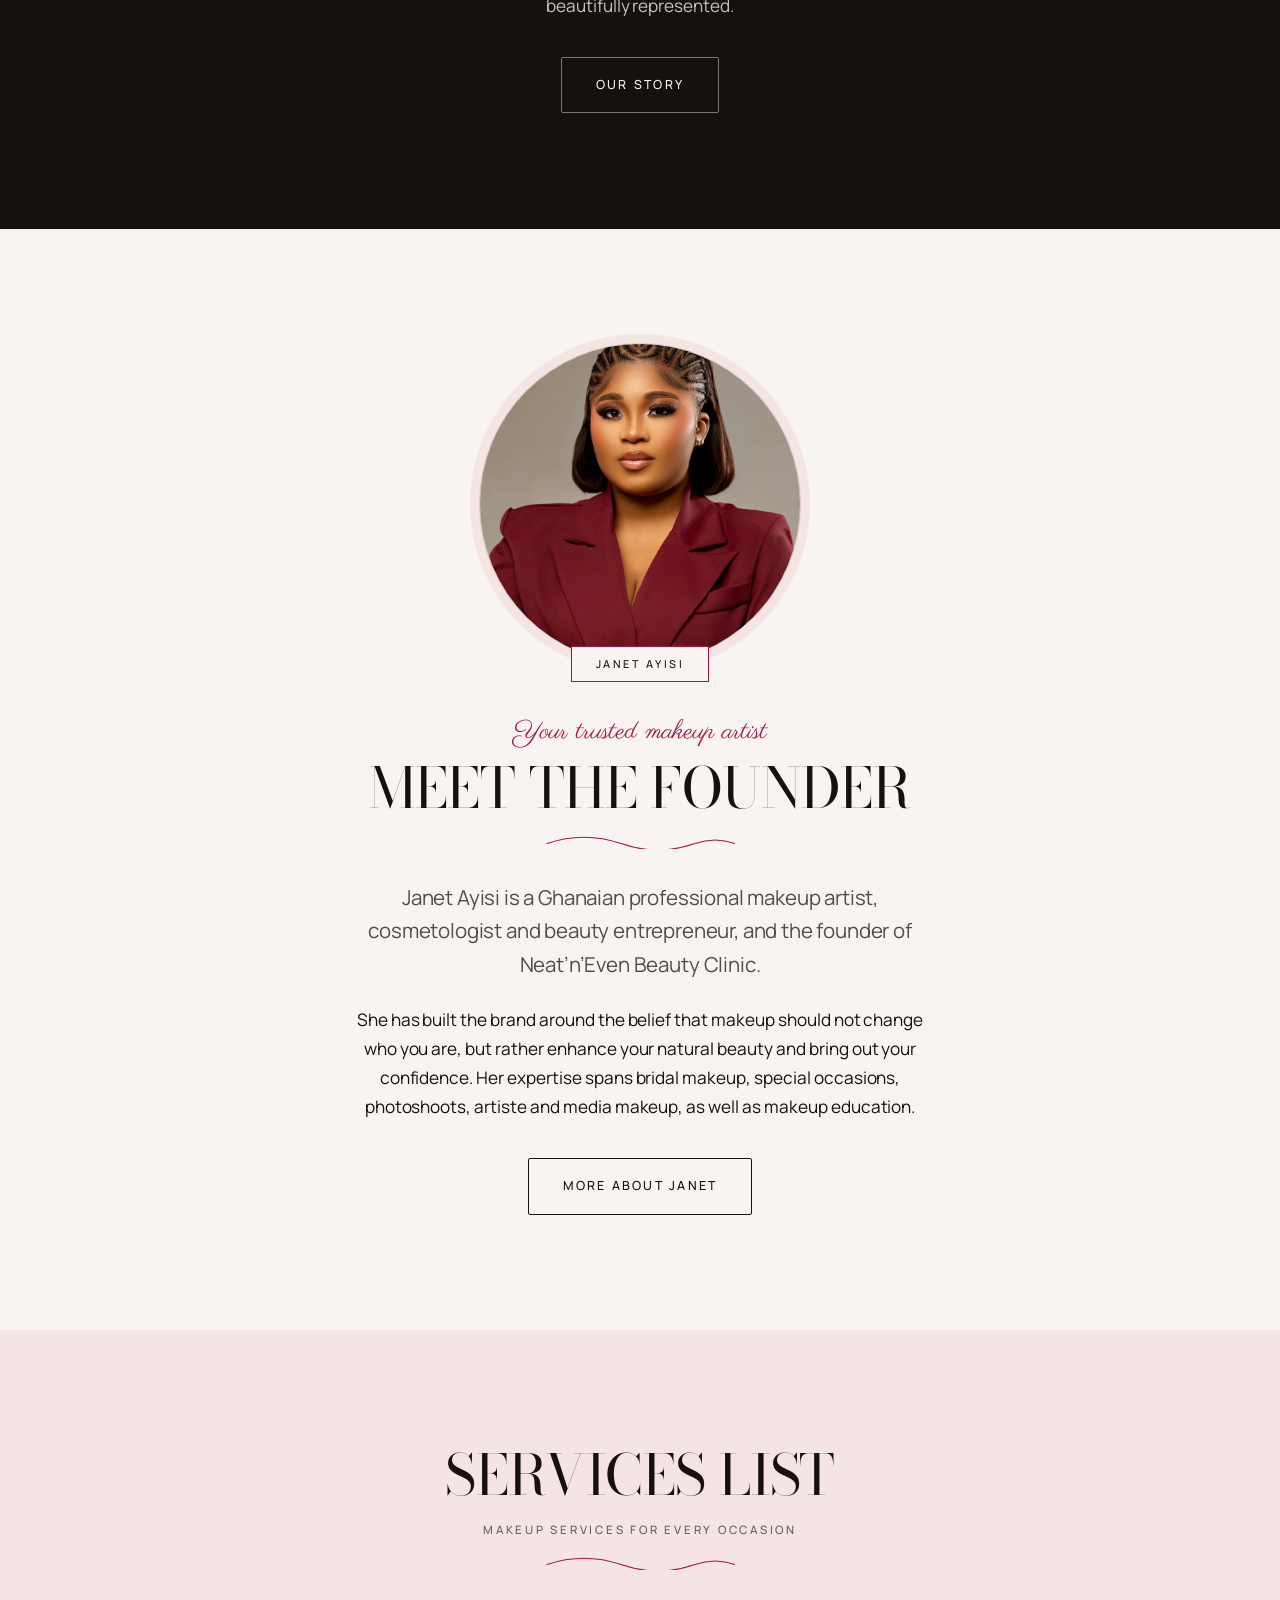
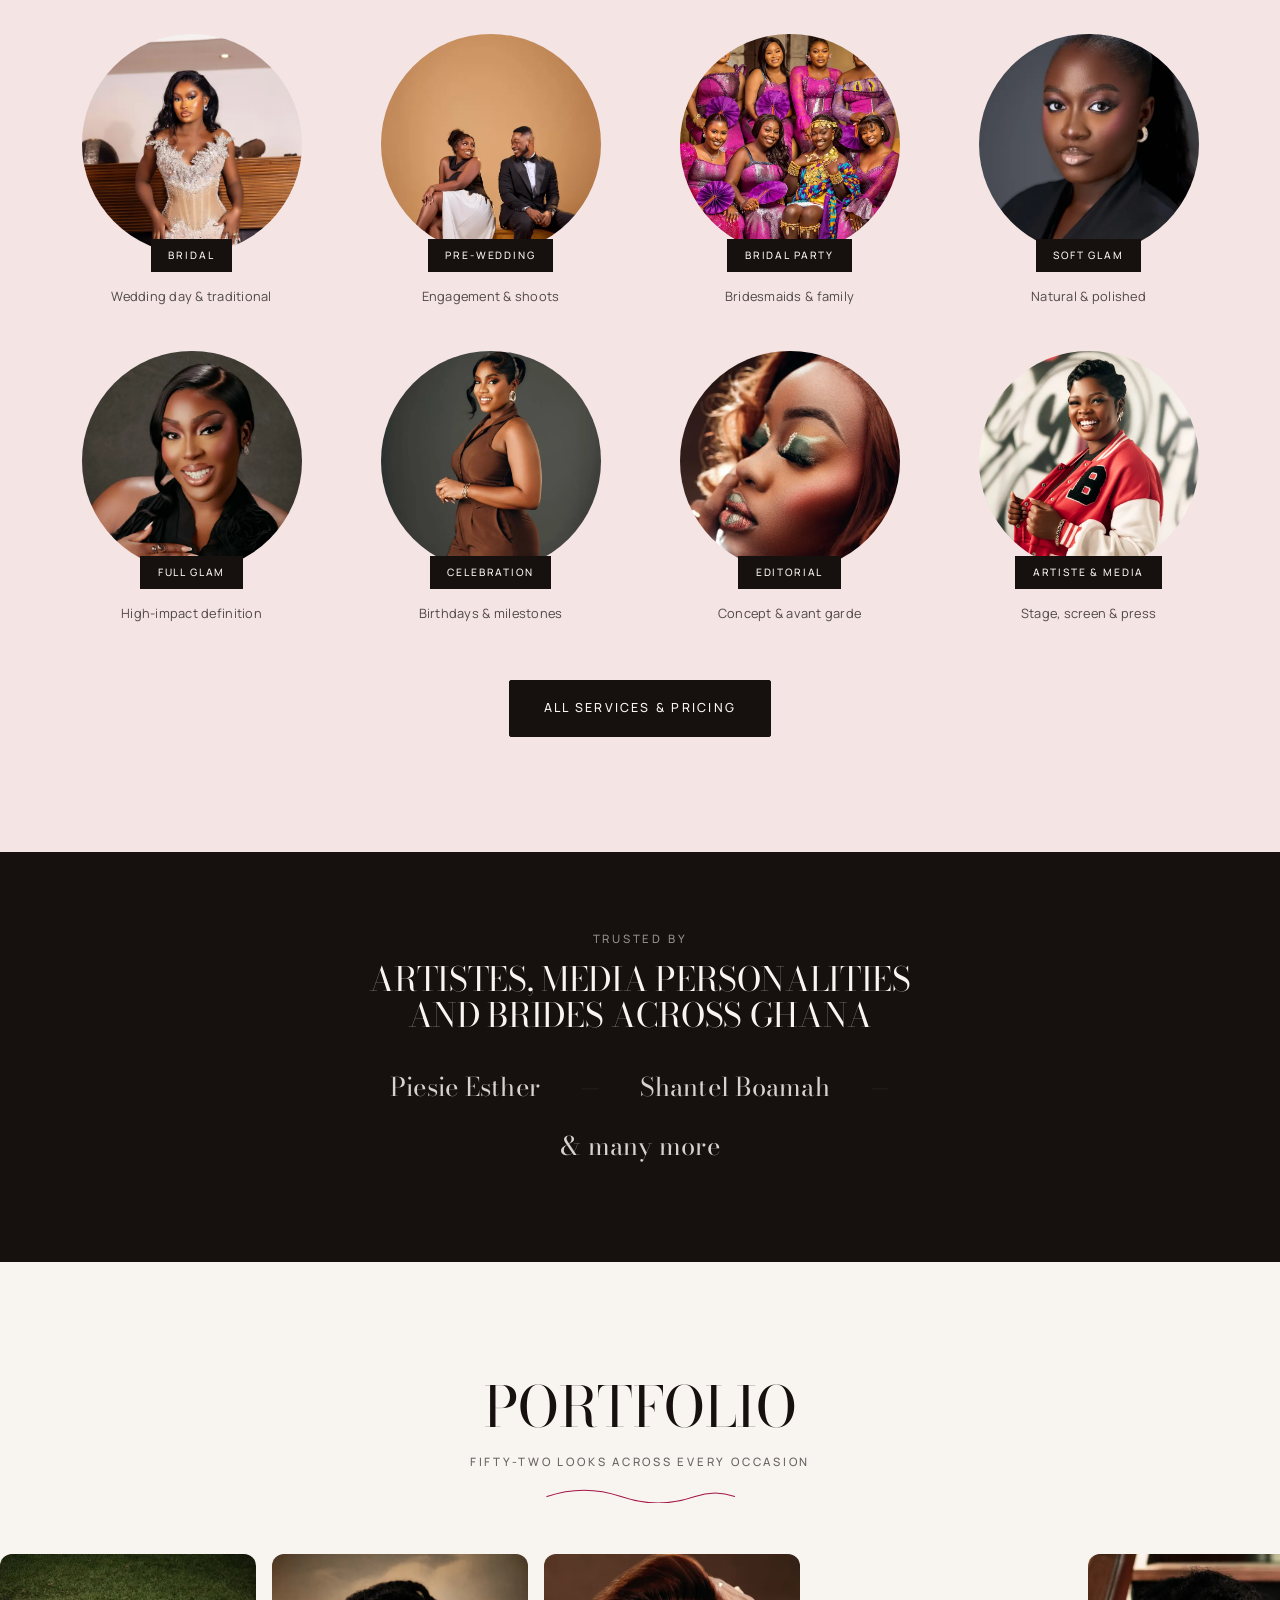
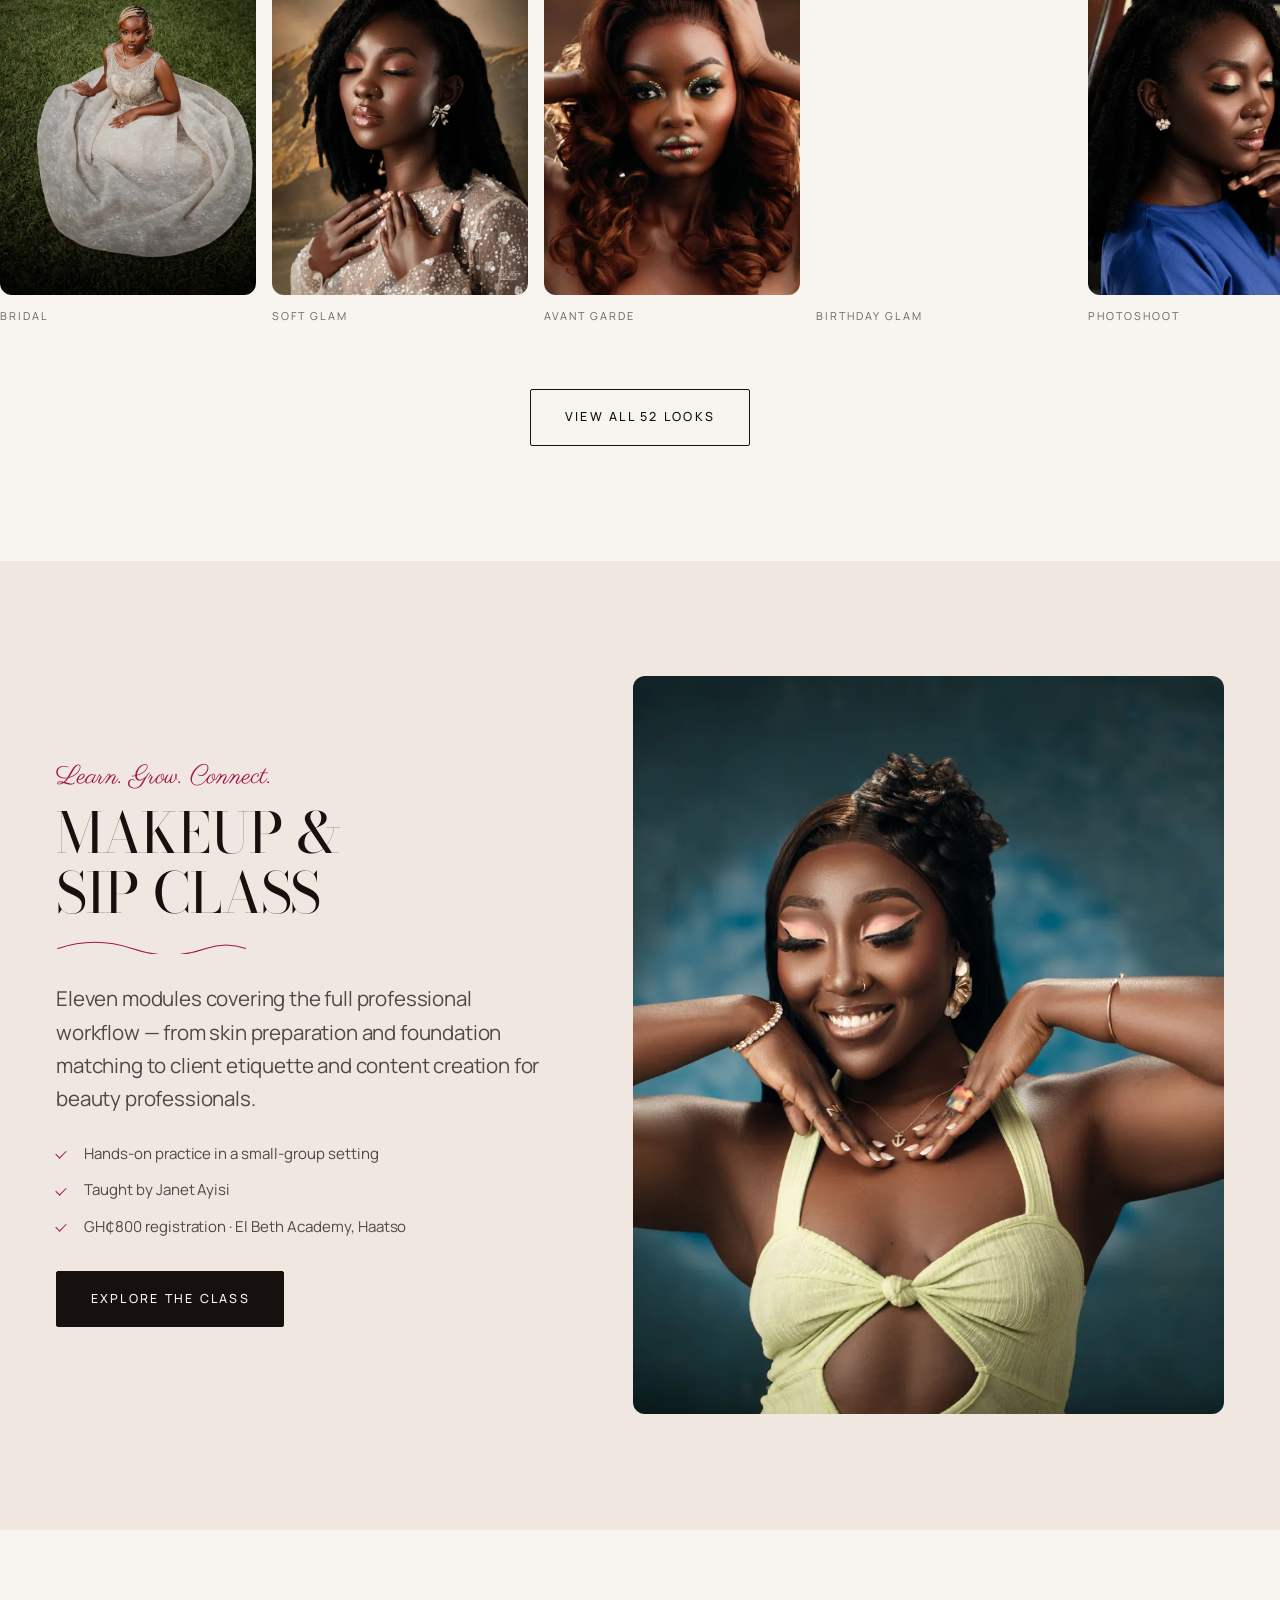
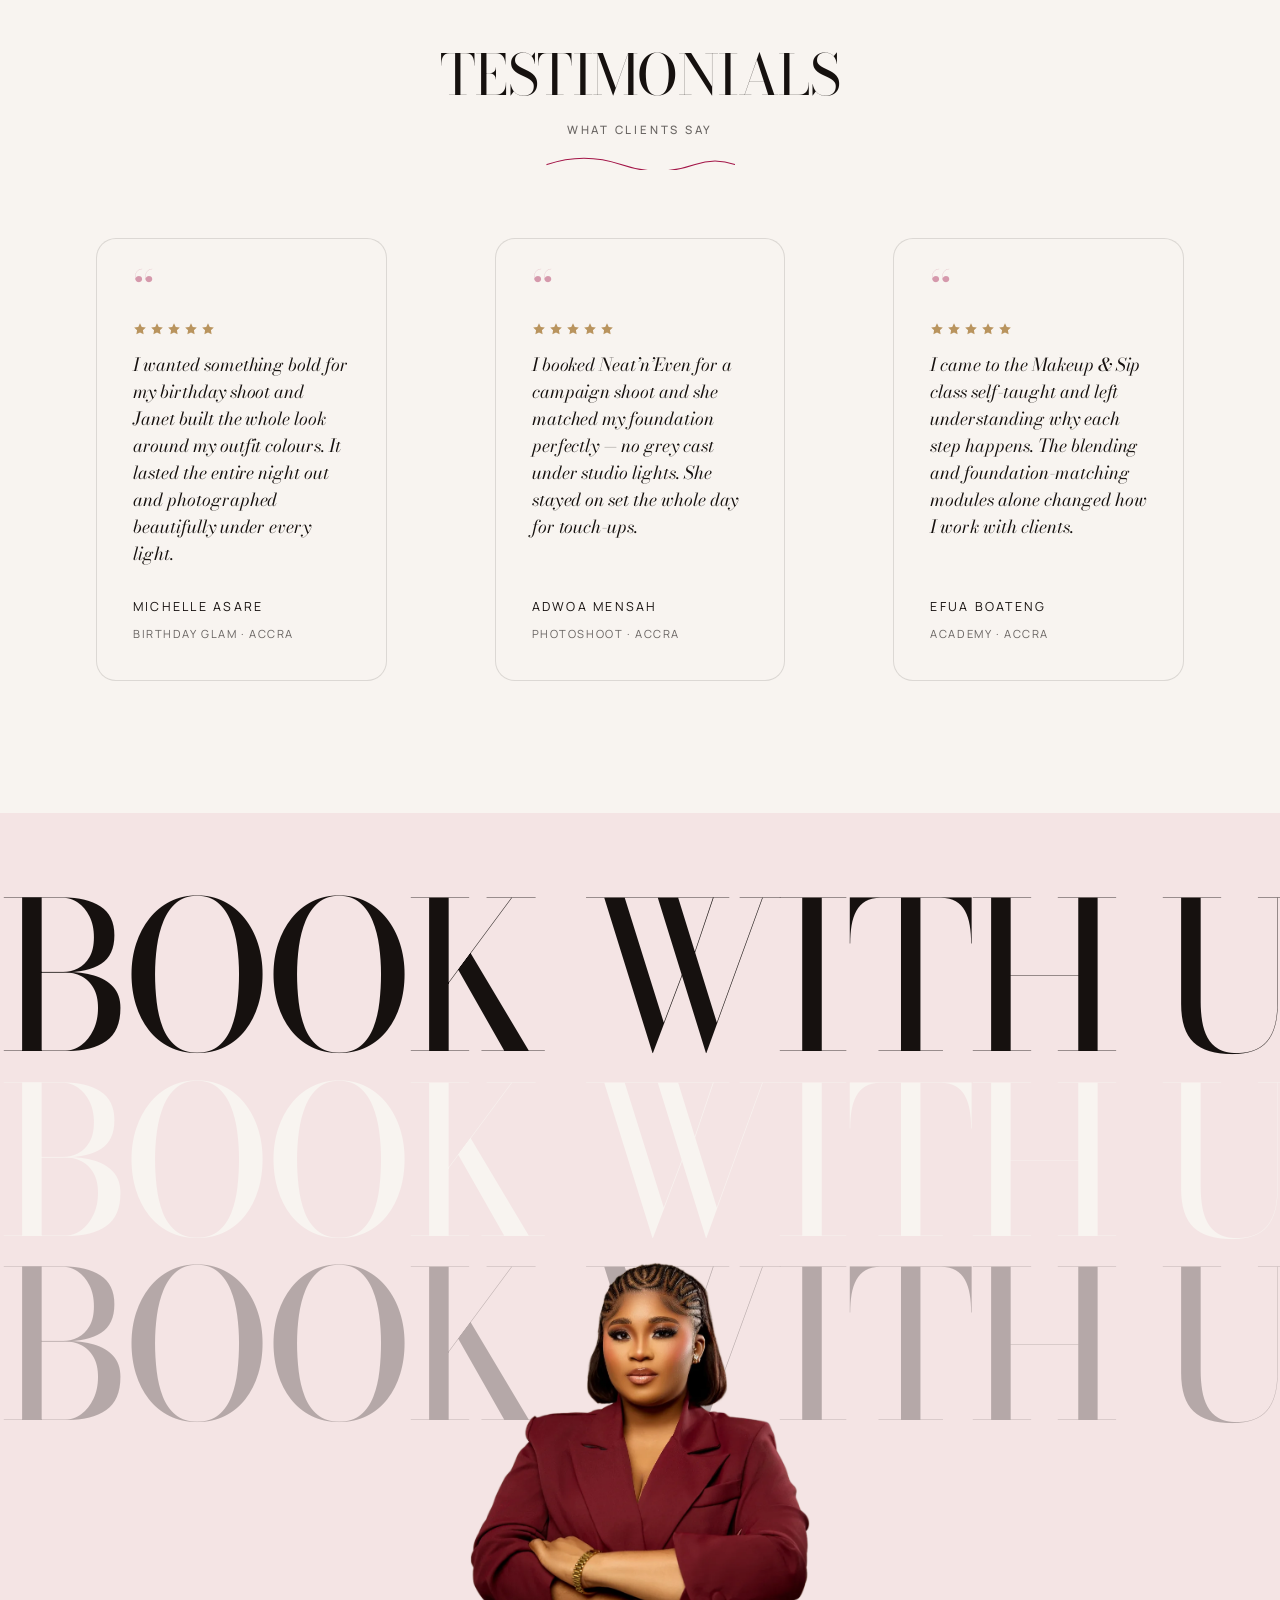
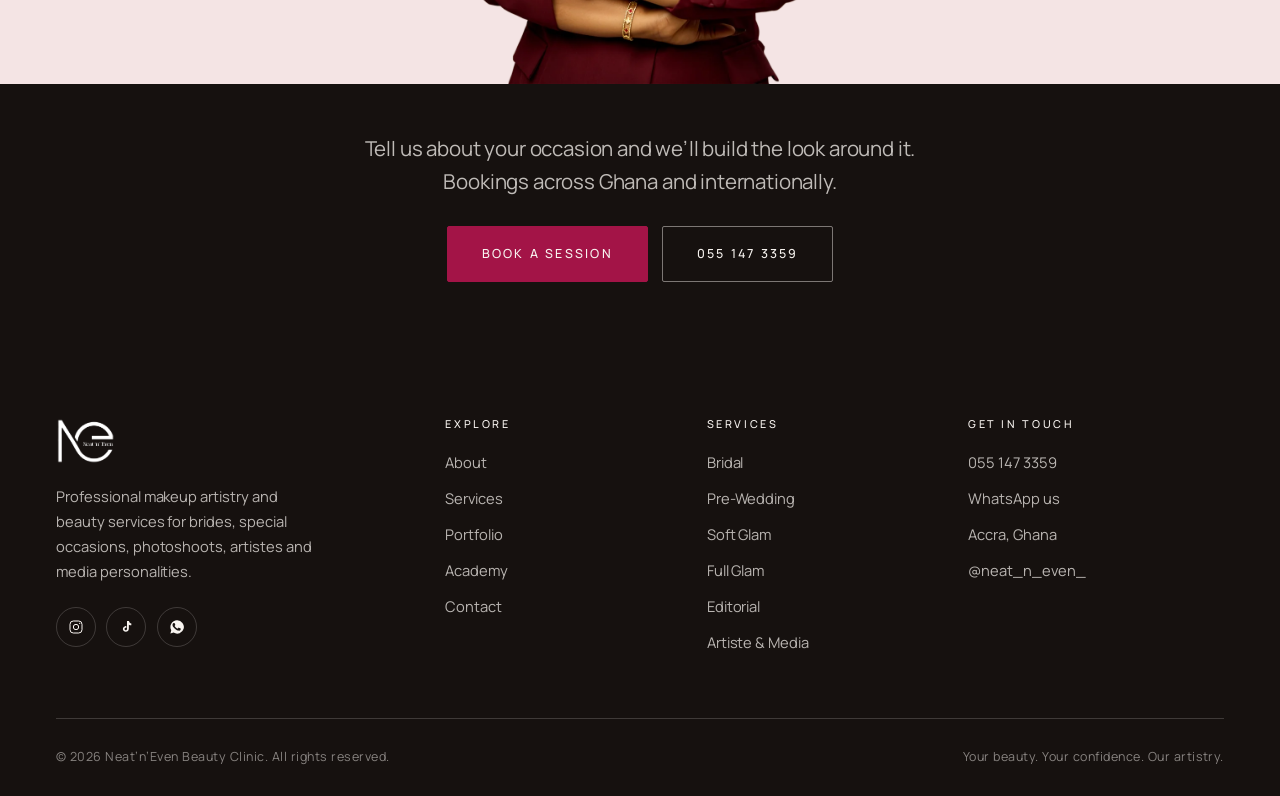
==== commit bc44e20f: "Add payment details and booking terms, drop .html from URLs URLs Each page becomes a directory with " ====
--- a/index.html
+++ b/index.html
@@ -5,12 +5,12 @@
 <meta name="viewport" content="width=device-width, initial-scale=1">
 <title>Neat'n'Even Beauty Clinic — Professional Makeup Artistry in Accra, Ghana</title>
 <meta name="description" content="Neat'n'Even Beauty Clinic is a Ghanaian beauty brand specialising in professional makeup artistry for brides, special occasions, photoshoots, artistes and media personalities. Based in Accra, available across Ghana and internationally.">
-<link rel="canonical" href="https://neatneven.com/">
+<link rel="canonical" href="https://www.neatneven.com/">
 <meta property="og:type" content="website">
 <meta property="og:title" content="Neat'n'Even Beauty Clinic — Professional Makeup Artistry">
 <meta property="og:description" content="Your beauty. Your confidence. Our artistry. Bridal, glam, editorial and artiste makeup by Janet Ayisi, based in Accra, Ghana.">
-<meta property="og:image" content="https://neatneven.com/assets/img/brand/ceo.webp">
-<meta property="og:url" content="https://neatneven.com/">
+<meta property="og:image" content="https://www.neatneven.com/assets/img/brand/ceo.webp">
+<meta property="og:url" content="https://www.neatneven.com/">
 <meta name="twitter:card" content="summary_large_image">
 <meta name="theme-color" content="#16110F">
 <link rel="icon" href="assets/img/brand/mark.png" type="image/png">
@@ -30,7 +30,7 @@
   "address": { "@type": "PostalAddress", "addressLocality": "Accra", "addressCountry": "GH" },
   "telephone": "+233551473359",
   "areaServed": ["Ghana", "Worldwide"],
-  "sameAs": ["https://www.instagram.com/neat_n_even_", "https://tiktok.com/@neat_n_even"]
+  "sameAs": ["https://www.instagram.com/neat_n_even_", "https://www.tiktok.com/@neat_n_even_"]
 }
 </script>
 </head>
@@ -40,24 +40,24 @@
 <!-- ============ HEADER ============ -->
 <header class="site-header" id="siteHeader">
   <div class="container">
-    <a class="brand" href="index.html" aria-label="Neat'n'Even Beauty Clinic — home">
+    <a class="brand" href="./" aria-label="Neat'n'Even Beauty Clinic — home">
       <img src="assets/img/brand/mark.png" alt="" width="120" height="92">
       <span class="brand-name">Neat&rsquo;n&rsquo;Even<small>Beauty Clinic</small></span>
     </a>
 
     <nav class="nav" aria-label="Primary">
       <ul>
-        <li><a href="index.html" aria-current="page">Home</a></li>
-        <li><a href="about.html">About</a></li>
-        <li><a href="services.html">Services</a></li>
-        <li><a href="gallery.html">Portfolio</a></li>
-        <li><a href="academy.html">Academy</a></li>
-        <li><a href="contact.html">Contact</a></li>
+        <li><a href="./" aria-current="page">Home</a></li>
+        <li><a href="about/">About</a></li>
+        <li><a href="services/">Services</a></li>
+        <li><a href="gallery/">Portfolio</a></li>
+        <li><a href="academy/">Academy</a></li>
+        <li><a href="contact/">Contact</a></li>
       </ul>
     </nav>
 
     <div class="header-actions">
-      <a class="btn btn--sm" href="contact.html"><span>Book now</span></a>
+      <a class="btn btn--sm" href="contact/"><span>Book now</span></a>
       <button class="nav-toggle" id="navToggle" aria-expanded="false" aria-controls="mobileNav" aria-label="Open menu">
         <span></span><span></span><span></span>
       </button>
@@ -67,16 +67,16 @@
 
 <div class="mobile-nav" id="mobileNav" aria-hidden="true">
   <ul>
-    <li><a href="index.html" aria-current="page">Home</a></li>
-    <li><a href="about.html">About</a></li>
-    <li><a href="services.html">Services</a></li>
-    <li><a href="gallery.html">Portfolio</a></li>
-    <li><a href="academy.html">Academy</a></li>
-    <li><a href="contact.html">Contact</a></li>
+    <li><a href="./" aria-current="page">Home</a></li>
+    <li><a href="about/">About</a></li>
+    <li><a href="services/">Services</a></li>
+    <li><a href="gallery/">Portfolio</a></li>
+    <li><a href="academy/">Academy</a></li>
+    <li><a href="contact/">Contact</a></li>
   </ul>
   <div class="mobile-nav-foot">
     <span class="meta">Accra, Ghana &middot; Available worldwide</span>
-    <a class="btn btn--block" href="contact.html"><span>Book now</span></a>
+    <a class="btn btn--block" href="contact/"><span>Book now</span></a>
     <a class="btn btn--ghost btn--block" href="tel:+233551473359"><span>055 147 3359</span></a>
   </div>
 </div>
@@ -99,8 +99,8 @@
           special occasions, photoshoots, artistes and media personalities.
         </p>
         <div class="btn-row reveal reveal-d3">
-          <a class="btn" href="contact.html"><span>Book now</span></a>
-          <a class="btn btn--ghost" href="gallery.html"><span>View portfolio</span></a>
+          <a class="btn" href="contact/"><span>Book now</span></a>
+          <a class="btn btn--ghost" href="gallery/"><span>View portfolio</span></a>
         </div>
         <div class="hero-meta reveal reveal-d4">
           <span>Accra, Ghana</span>
@@ -124,7 +124,7 @@
     <div class="container container--wide">
       <ul>
         <li>
-          <a href="about.html">
+          <a href="about/">
             <span class="circle" aria-hidden="true">
               <svg viewBox="0 0 24 24" fill="none" stroke="currentColor" stroke-width="1.4"><circle cx="12" cy="8" r="4"/><path d="M4 21c0-4 3.6-7 8-7s8 3 8 7"/></svg>
             </span>
@@ -132,7 +132,7 @@
           </a>
         </li>
         <li>
-          <a href="services.html">
+          <a href="services/">
             <span class="circle" aria-hidden="true">
               <svg viewBox="0 0 24 24" fill="none" stroke="currentColor" stroke-width="1.4"><path d="M14 3l-9 9 4 4 9-9V3z"/><path d="M9 16l-4 5 5-4"/><path d="M14 3h5v5"/></svg>
             </span>
@@ -140,7 +140,7 @@
           </a>
         </li>
         <li>
-          <a href="gallery.html">
+          <a href="gallery/">
             <span class="circle" aria-hidden="true">
               <svg viewBox="0 0 24 24" fill="none" stroke="currentColor" stroke-width="1.4"><rect x="3" y="4" width="18" height="16" rx="2"/><circle cx="8.5" cy="9.5" r="1.6"/><path d="M4 17l5-5 4 4 3-2 4 4"/></svg>
             </span>
@@ -148,7 +148,7 @@
           </a>
         </li>
         <li>
-          <a href="academy.html">
+          <a href="academy/">
             <span class="circle" aria-hidden="true">
               <svg viewBox="0 0 24 24" fill="none" stroke="currentColor" stroke-width="1.4"><path d="M12 4L2 9l10 5 10-5-10-5z"/><path d="M6 11.5V17c0 1.7 2.7 3 6 3s6-1.3 6-3v-5.5"/></svg>
             </span>
@@ -164,7 +164,7 @@
           </a>
         </li>
         <li>
-          <a href="contact.html">
+          <a href="contact/">
             <span class="circle" aria-hidden="true">
               <svg viewBox="0 0 24 24" fill="none" stroke="currentColor" stroke-width="1.4"><path d="M22 16.9v3a2 2 0 01-2.2 2 19.8 19.8 0 01-8.6-3.1 19.5 19.5 0 01-6-6A19.8 19.8 0 012.1 4.2 2 2 0 014.1 2h3a2 2 0 012 1.7c.1 1 .4 1.9.7 2.8a2 2 0 01-.5 2.1L8.1 9.9a16 16 0 006 6l1.3-1.2a2 2 0 012.1-.5c.9.3 1.8.6 2.8.7a2 2 0 011.7 2z"/></svg>
             </span>
@@ -194,7 +194,7 @@
         precision and professionalism to ensure every client feels confident and beautifully represented.
       </p>
       <div class="btn-row reveal reveal-d3" style="justify-content:center;margin-top:2.25rem">
-        <a class="btn btn--light" href="about.html"><span>Our story</span></a>
+        <a class="btn btn--light" href="about/"><span>Our story</span></a>
       </div>
     </div>
   </section>
@@ -225,7 +225,7 @@
         occasions, photoshoots, artiste and media makeup, as well as makeup education.
       </p>
       <div class="btn-row reveal reveal-d3" style="justify-content:center;margin-top:2.25rem">
-        <a class="btn btn--ghost" href="about.html"><span>More about Janet</span></a>
+        <a class="btn btn--ghost" href="about/"><span>More about Janet</span></a>
       </div>
     </div>
   </section>
@@ -242,56 +242,56 @@
       </div>
 
       <div class="circle-grid">
-        <a class="circle-card reveal" href="services.html#bridal">
+        <a class="circle-card reveal" href="services/#bridal">
           <span class="circle-card__media">
             <img src="assets/img/gallery/bridal/bridal-01-thumb.webp" alt="Bridal makeup look" width="720" height="900" loading="lazy" decoding="async">
           </span>
           <span class="circle-card__label">Bridal</span>
           <span class="circle-card__note">Wedding day &amp; traditional</span>
         </a>
-        <a class="circle-card reveal reveal-d1" href="services.html#pre-wedding">
+        <a class="circle-card reveal reveal-d1" href="services/#pre-wedding">
           <span class="circle-card__media">
             <img src="assets/img/gallery/pre-wedding/pre-wedding-01-thumb.webp" alt="Pre-wedding shoot makeup" width="900" height="600" loading="lazy" decoding="async">
           </span>
           <span class="circle-card__label">Pre-Wedding</span>
           <span class="circle-card__note">Engagement &amp; shoots</span>
         </a>
-        <a class="circle-card reveal reveal-d2" href="services.html#bridal-party">
+        <a class="circle-card reveal reveal-d2" href="services/#bridal-party">
           <span class="circle-card__media">
             <img src="assets/img/gallery/bridesmaids/bridesmaids-01-thumb.webp" alt="Bridesmaids group makeup" width="900" height="900" loading="lazy" decoding="async">
           </span>
           <span class="circle-card__label">Bridal Party</span>
           <span class="circle-card__note">Bridesmaids &amp; family</span>
         </a>
-        <a class="circle-card reveal reveal-d3" href="services.html#soft-glam">
+        <a class="circle-card reveal reveal-d3" href="services/#soft-glam">
           <span class="circle-card__media">
             <img src="assets/img/gallery/soft-glam/soft-glam-01-thumb.webp" alt="Soft glam makeup look" width="720" height="900" loading="lazy" decoding="async">
           </span>
           <span class="circle-card__label">Soft Glam</span>
           <span class="circle-card__note">Natural &amp; polished</span>
         </a>
-        <a class="circle-card reveal" href="services.html#full-glam">
+        <a class="circle-card reveal" href="services/#full-glam">
           <span class="circle-card__media">
             <img src="assets/img/gallery/full-glam/full-glam-05-thumb.webp" alt="Full glam makeup look" width="720" height="900" loading="lazy" decoding="async">
           </span>
           <span class="circle-card__label">Full Glam</span>
           <span class="circle-card__note">High-impact definition</span>
         </a>
-        <a class="circle-card reveal reveal-d1" href="services.html#celebration">
+        <a class="circle-card reveal reveal-d1" href="services/#celebration">
           <span class="circle-card__media">
             <img src="assets/img/gallery/birthday-glam/birthday-glam-03-thumb.webp" alt="Birthday celebration makeup look" width="720" height="900" loading="lazy" decoding="async">
           </span>
           <span class="circle-card__label">Celebration</span>
           <span class="circle-card__note">Birthdays &amp; milestones</span>
         </a>
-        <a class="circle-card reveal reveal-d2" href="services.html#editorial">
+        <a class="circle-card reveal reveal-d2" href="services/#editorial">
           <span class="circle-card__media">
             <img src="assets/img/gallery/avant-garde/avant-garde-01-thumb.webp" alt="Avant garde editorial makeup look" width="720" height="900" loading="lazy" decoding="async">
           </span>
           <span class="circle-card__label">Editorial</span>
           <span class="circle-card__note">Concept &amp; avant garde</span>
         </a>
-        <a class="circle-card reveal reveal-d3" href="services.html#artiste">
+        <a class="circle-card reveal reveal-d3" href="services/#artiste">
           <span class="circle-card__media">
             <img src="assets/img/gallery/photoshoot/photoshoot-04-thumb.webp" alt="Artiste and media makeup look" width="720" height="900" loading="lazy" decoding="async">
           </span>
@@ -301,7 +301,7 @@
       </div>
 
       <div class="btn-row reveal" style="justify-content:center;margin-top:clamp(2.5rem,5vw,3.5rem)">
-        <a class="btn" href="services.html"><span>All services &amp; pricing</span></a>
+        <a class="btn" href="services/"><span>All services &amp; pricing</span></a>
       </div>
     </div>
   </section>
@@ -362,7 +362,7 @@
       </div>
 
       <div class="btn-row reveal" style="justify-content:center;margin-top:clamp(2rem,4vw,3rem)">
-        <a class="btn btn--ghost" href="gallery.html"><span>View all 52 looks</span></a>
+        <a class="btn btn--ghost" href="gallery/"><span>View all 52 looks</span></a>
       </div>
     </div>
   </section>
@@ -387,7 +387,7 @@
             <li>GH&#8373;800 registration &middot; El Beth Academy, Haatso</li>
           </ul>
           <div class="btn-row" style="margin-top:2rem">
-            <a class="btn" href="academy.html"><span>Explore the class</span></a>
+            <a class="btn" href="academy/"><span>Explore the class</span></a>
           </div>
         </div>
         <div class="split-figure reveal reveal-d2">
@@ -470,7 +470,7 @@
         Bookings across Ghana and internationally.
       </p>
       <div class="btn-row">
-        <a class="btn btn--rose" href="contact.html"><span>Book a session</span></a>
+        <a class="btn btn--rose" href="contact/"><span>Book a session</span></a>
         <a class="btn btn--light" href="tel:+233551473359"><span>055 147 3359</span></a>
       </div>
     </div>
@@ -489,7 +489,7 @@
           <a href="https://www.instagram.com/neat_n_even_" target="_blank" rel="noopener" aria-label="Instagram">
             <svg viewBox="0 0 24 24" fill="none" stroke="currentColor" stroke-width="1.5" aria-hidden="true"><rect x="3" y="3" width="18" height="18" rx="5"/><circle cx="12" cy="12" r="4"/><circle cx="17.5" cy="6.5" r="1" fill="currentColor" stroke="none"/></svg>
           </a>
-          <a href="https://tiktok.com/@neat_n_even" target="_blank" rel="noopener" aria-label="TikTok">
+          <a href="https://www.tiktok.com/@neat_n_even_" target="_blank" rel="noopener" aria-label="TikTok">
             <svg viewBox="0 0 24 24" fill="currentColor" aria-hidden="true"><path d="M16.5 3c.3 2.1 1.6 3.6 3.5 3.9v2.6c-1.3.1-2.6-.3-3.7-1v5.9c0 4.9-5.3 6.4-8 3.2-1.9-2.3-1.1-6.2 2.4-6.9.6-.1 1.2-.1 1.8 0v2.7c-1.6-.5-2.9.6-2.6 2 .2 1.3 1.8 1.9 2.9 1 .5-.4.7-1 .7-1.9V3z"/></svg>
           </a>
           <a href="https://wa.me/233551473359" target="_blank" rel="noopener" aria-label="WhatsApp">
@@ -501,23 +501,23 @@
       <div class="footer-col">
         <h4>Explore</h4>
         <ul>
-          <li><a href="about.html">About</a></li>
-          <li><a href="services.html">Services</a></li>
-          <li><a href="gallery.html">Portfolio</a></li>
-          <li><a href="academy.html">Academy</a></li>
-          <li><a href="contact.html">Contact</a></li>
+          <li><a href="about/">About</a></li>
+          <li><a href="services/">Services</a></li>
+          <li><a href="gallery/">Portfolio</a></li>
+          <li><a href="academy/">Academy</a></li>
+          <li><a href="contact/">Contact</a></li>
         </ul>
       </div>
 
       <div class="footer-col">
         <h4>Services</h4>
         <ul>
-          <li><a href="services.html#bridal">Bridal</a></li>
-          <li><a href="services.html#pre-wedding">Pre-Wedding</a></li>
-          <li><a href="services.html#soft-glam">Soft Glam</a></li>
-          <li><a href="services.html#full-glam">Full Glam</a></li>
-          <li><a href="services.html#editorial">Editorial</a></li>
-          <li><a href="services.html#artiste">Artiste &amp; Media</a></li>
+          <li><a href="services/#bridal">Bridal</a></li>
+          <li><a href="services/#pre-wedding">Pre-Wedding</a></li>
+          <li><a href="services/#soft-glam">Soft Glam</a></li>
+          <li><a href="services/#full-glam">Full Glam</a></li>
+          <li><a href="services/#editorial">Editorial</a></li>
+          <li><a href="services/#artiste">Artiste &amp; Media</a></li>
         </ul>
       </div>
 
--- a/css/styles.css
+++ b/css/styles.css
@@ -2015,6 +2015,177 @@
 }
 .cover__text strong { color: var(--cream); font-weight: 600; }
 .cover__cta { margin-top: 1.75rem; }
+
+/* ---------- 17f. Rate card ---------- */
+.rate-card { padding: clamp(1.5rem, 3.5vw, 2.75rem); }
+.rate-card__head {
+  display: flex;
+  flex-wrap: wrap;
+  align-items: baseline;
+  justify-content: space-between;
+  gap: 0.5rem 1.5rem;
+  margin-bottom: 0.75rem;
+}
+.rate-card__head h3 { font-size: clamp(1.4rem, 2.4vw, 1.9rem); }
+.rate-card__head .meta {
+  font-size: var(--label-size);
+  letter-spacing: var(--label-track);
+  text-transform: uppercase;
+  color: var(--ink-50);
+}
+
+.rate-list {
+  list-style: none;
+  margin: 0;
+  padding: 0;
+}
+.rate-list li {
+  display: flex;
+  align-items: baseline;
+  gap: 0.75rem;
+  padding: 0.95rem 0;
+  border-bottom: 1px solid var(--line);
+}
+.rate-list li:first-child { border-top: 1px solid var(--line); }
+.rate-list .name {
+  font-size: 0.98rem;
+  font-weight: 500;
+}
+.rate-list .name small {
+  display: block;
+  font-size: 0.78rem;
+  font-weight: 400;
+  color: var(--ink-70);
+  margin-top: 0.15rem;
+}
+/* leader dots so the eye tracks from service to price */
+.rate-list .lead {
+  flex: 1;
+  min-width: 1.5rem;
+  align-self: center;
+  border-bottom: 1px dotted rgba(22, 17, 15, 0.28);
+  transform: translateY(-2px);
+}
+.rate-list .amt {
+  font-family: var(--font-display);
+  font-weight: 500;
+  font-size: clamp(1rem, 1.5vw, 1.2rem);
+  white-space: nowrap;
+  color: var(--ink);
+}
+.rate-list .amt.is-range { letter-spacing: -0.01em; }
+
+.rate-card__note {
+  margin-top: 1.5rem;
+  font-size: 0.86rem;
+  line-height: 1.6;
+  color: var(--ink-70);
+}
+
+/* ---------- 17g. Payment details ---------- */
+.pay-grid {
+  display: grid;
+  grid-template-columns: 1fr;
+  gap: clamp(1rem, 2.5vw, 1.5rem);
+}
+.pay-card {
+  display: flex;
+  flex-direction: column;
+  gap: 1.1rem;
+  padding: clamp(1.35rem, 3vw, 1.85rem);
+}
+.pay-card__brand {
+  display: flex;
+  align-items: center;
+  gap: 0.85rem;
+}
+/* Logo slot. Drop the official artwork into assets/img/pay/ and the <img>
+   takes over from the typographic chip beside it. */
+.pay-card__logo {
+  height: 38px;
+  width: auto;
+  max-width: 130px;
+  object-fit: contain;
+  flex-shrink: 0;
+}
+.pay-chip {
+  display: inline-flex;
+  align-items: center;
+  padding: 0.5rem 0.9rem;
+  border-radius: 8px;
+  font-size: 0.74rem;
+  font-weight: 700;
+  letter-spacing: 0.06em;
+  text-transform: uppercase;
+  line-height: 1;
+  white-space: nowrap;
+}
+.pay-chip--momo { background: #FFCC00; color: #16110F; }
+.pay-chip--bank { background: #0033A1; color: #FFFFFF; }
+
+.pay-card__kind {
+  font-size: var(--label-size);
+  letter-spacing: var(--label-track);
+  text-transform: uppercase;
+  color: var(--ink-50);
+}
+.pay-card__row {
+  display: flex;
+  align-items: center;
+  justify-content: space-between;
+  gap: 1rem;
+  flex-wrap: wrap;
+}
+.pay-card__num {
+  font-family: var(--font-display);
+  font-weight: 500;
+  font-size: clamp(1.25rem, 2.2vw, 1.6rem);
+  letter-spacing: 0.02em;
+  word-break: break-all;
+}
+.pay-card dl { margin: 0; display: grid; gap: 0.4rem; }
+.pay-card dl div { display: flex; gap: 0.6rem; flex-wrap: wrap; }
+.pay-card dt {
+  font-size: 0.72rem;
+  letter-spacing: var(--label-track);
+  text-transform: uppercase;
+  color: var(--ink-50);
+  min-width: 6.5rem;
+}
+.pay-card dd { margin: 0; font-size: 0.94rem; font-weight: 500; }
+
+.copy-btn {
+  display: inline-flex;
+  align-items: center;
+  gap: 0.45rem;
+  padding: 0.5rem 0.9rem;
+  border: 1px solid var(--line);
+  border-radius: var(--radius-pill);
+  background: transparent;
+  font-size: 0.68rem;
+  font-weight: 500;
+  letter-spacing: var(--label-track);
+  text-transform: uppercase;
+  cursor: pointer;
+  transition: all 0.3s var(--ease);
+}
+.copy-btn:hover { background: var(--ink); border-color: var(--ink); color: var(--cream); }
+.copy-btn svg { width: 13px; height: 13px; }
+.copy-btn.is-copied {
+  background: var(--rose);
+  border-color: var(--rose);
+  color: var(--cream);
+}
+
+.pay-note {
+  margin-top: 1.5rem;
+  padding: 1rem 1.25rem;
+  border-left: 2px solid var(--rose);
+  background: var(--blush);
+  font-size: 0.86rem;
+  line-height: 1.6;
+  color: var(--ink-70);
+}
 
 /* ---------- 17d. Typographic normalisation ----------
    Tracking on the uppercase micro-labels had drifted between 0.14em and
@@ -2086,6 +2257,7 @@
 @media (min-width: 640px) {
   .contact-bar { grid-template-columns: repeat(3, 1fr); }
   .cover__rule .side { display: block; }
+  .pay-grid { grid-template-columns: repeat(2, 1fr); }
 }
 
 @media (min-width: 800px) {
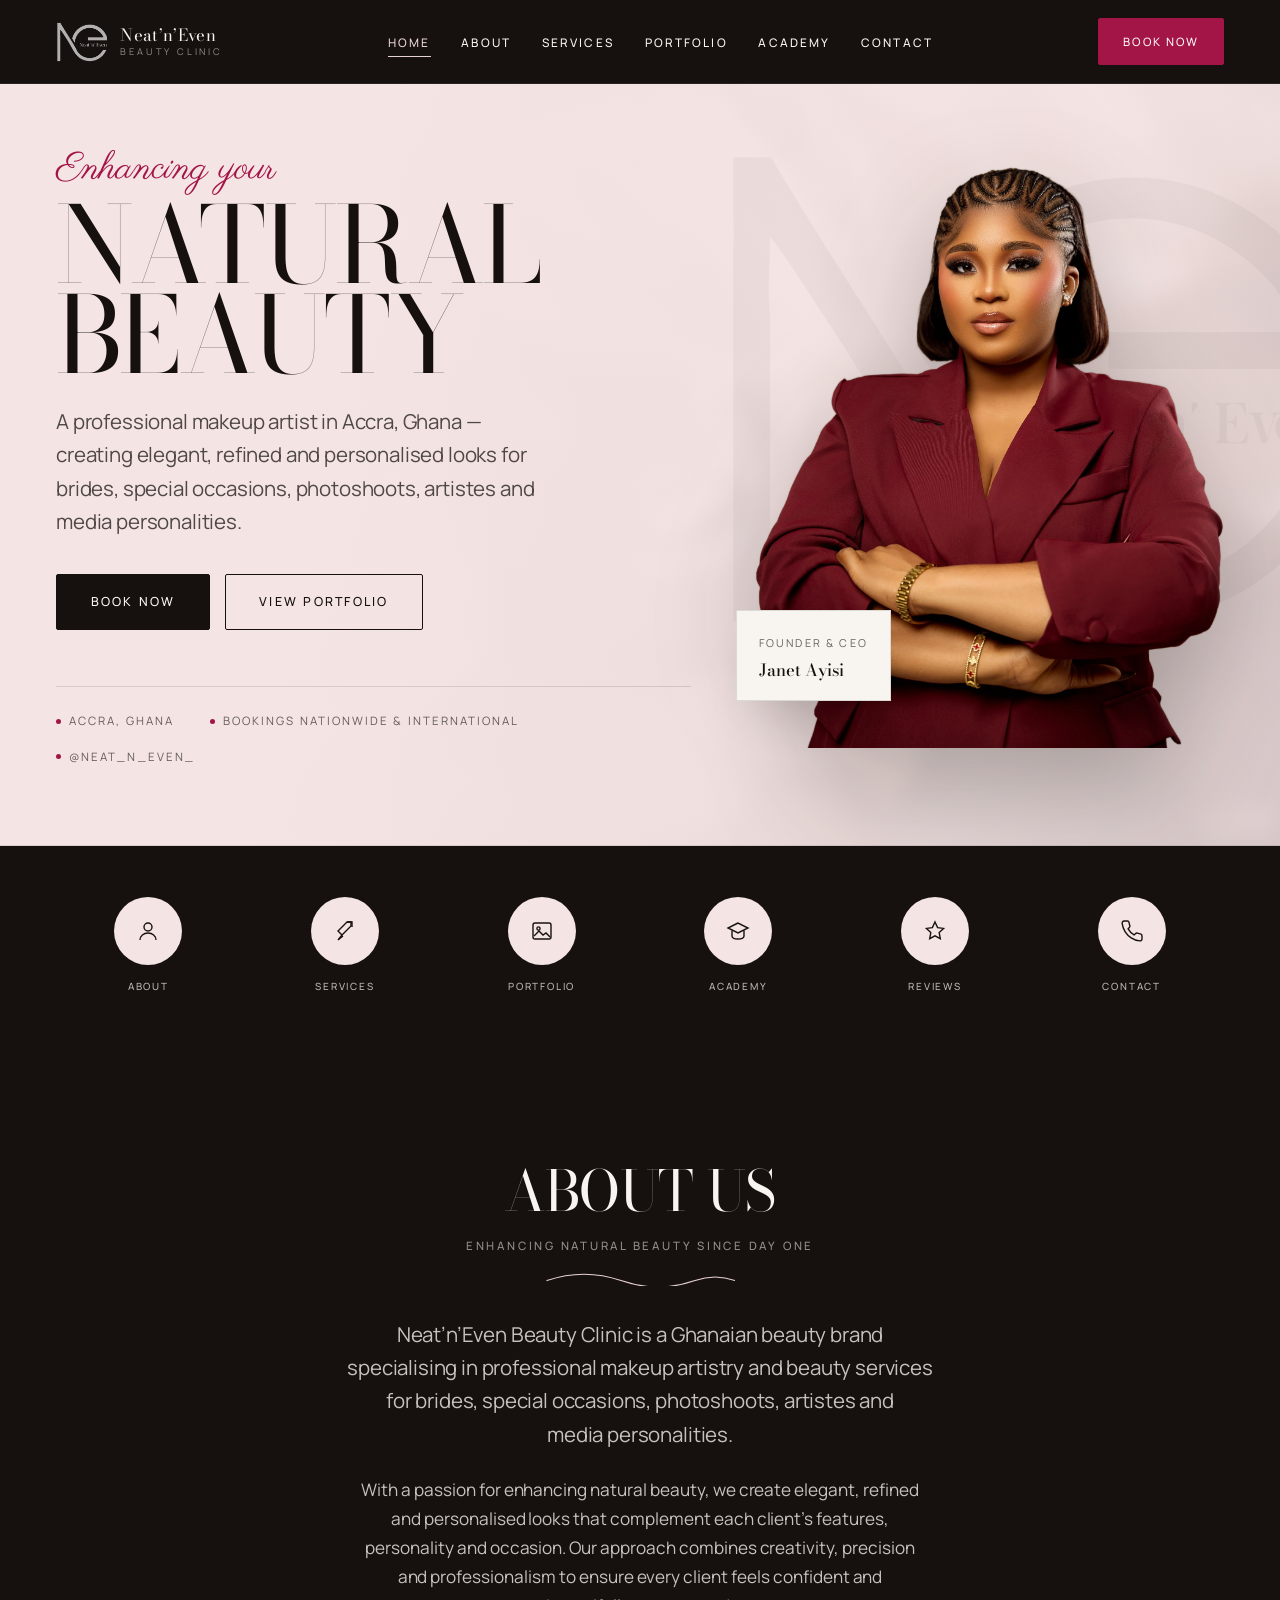
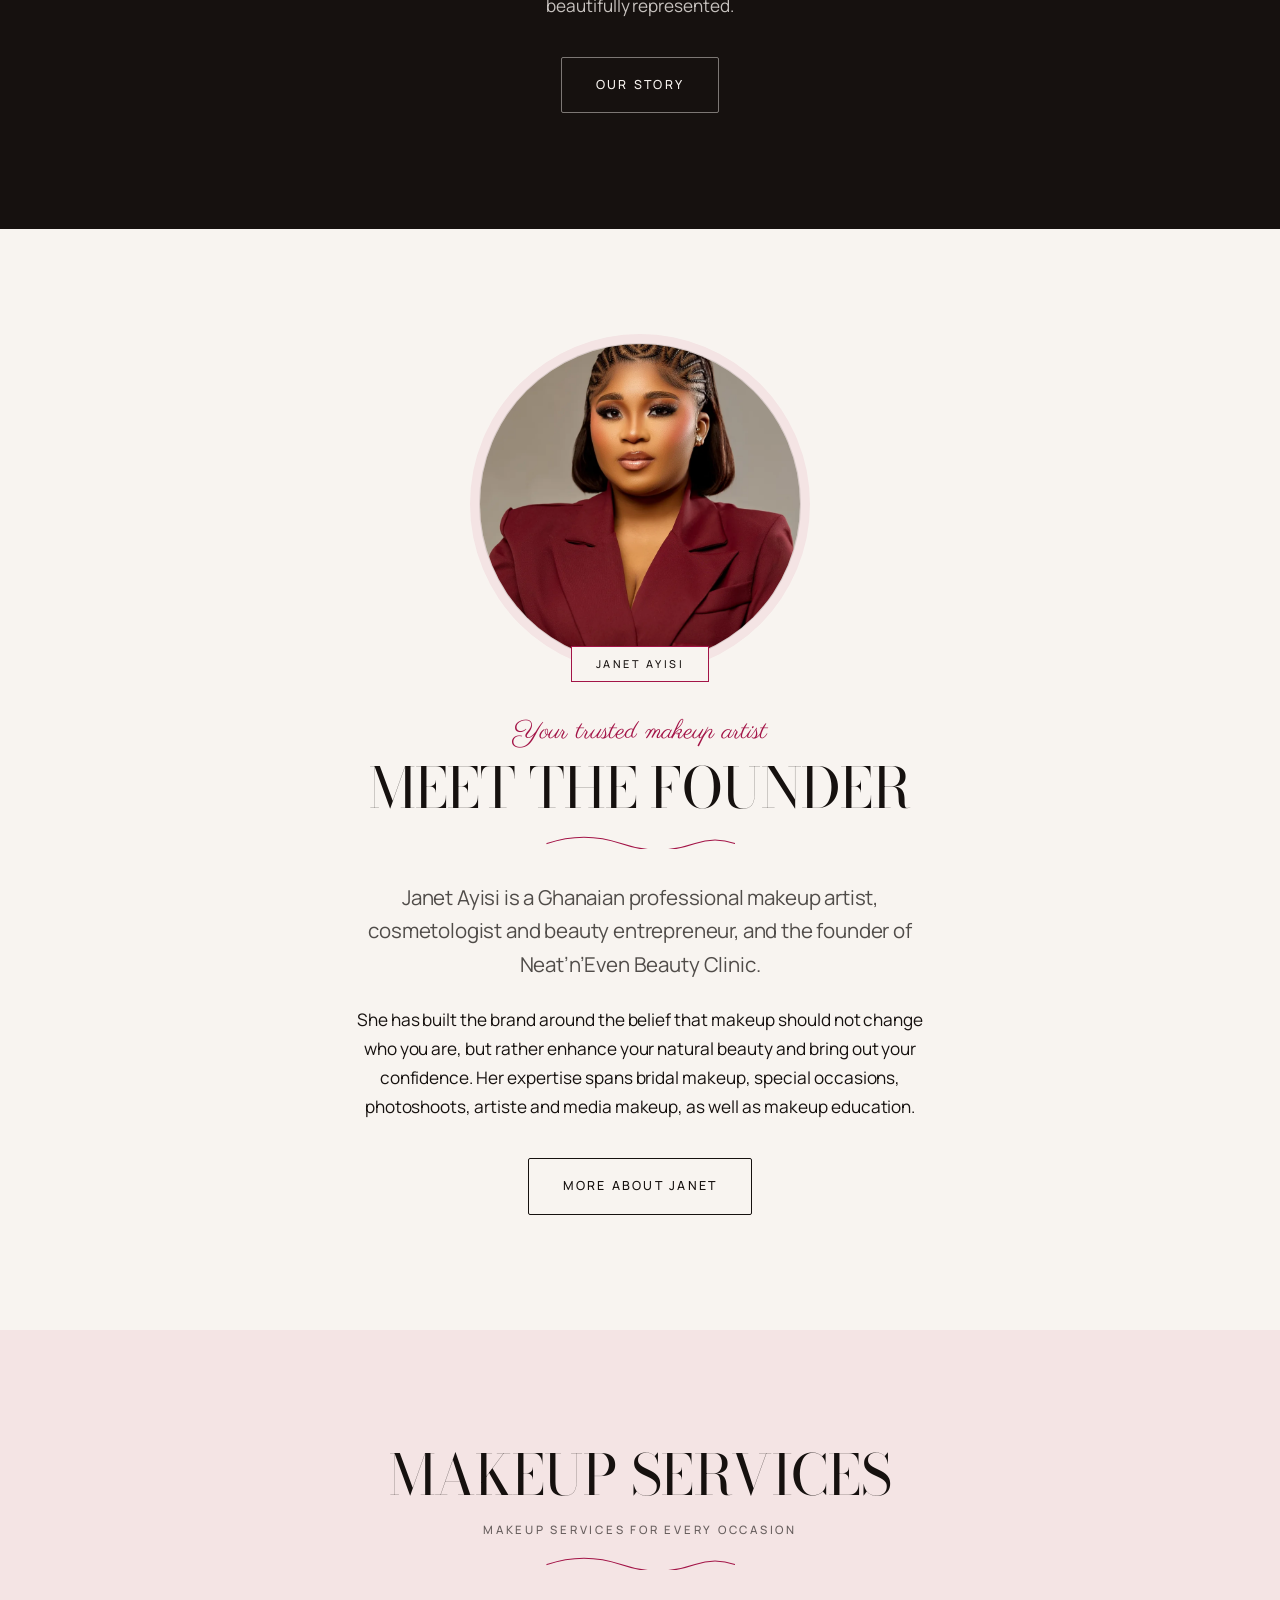
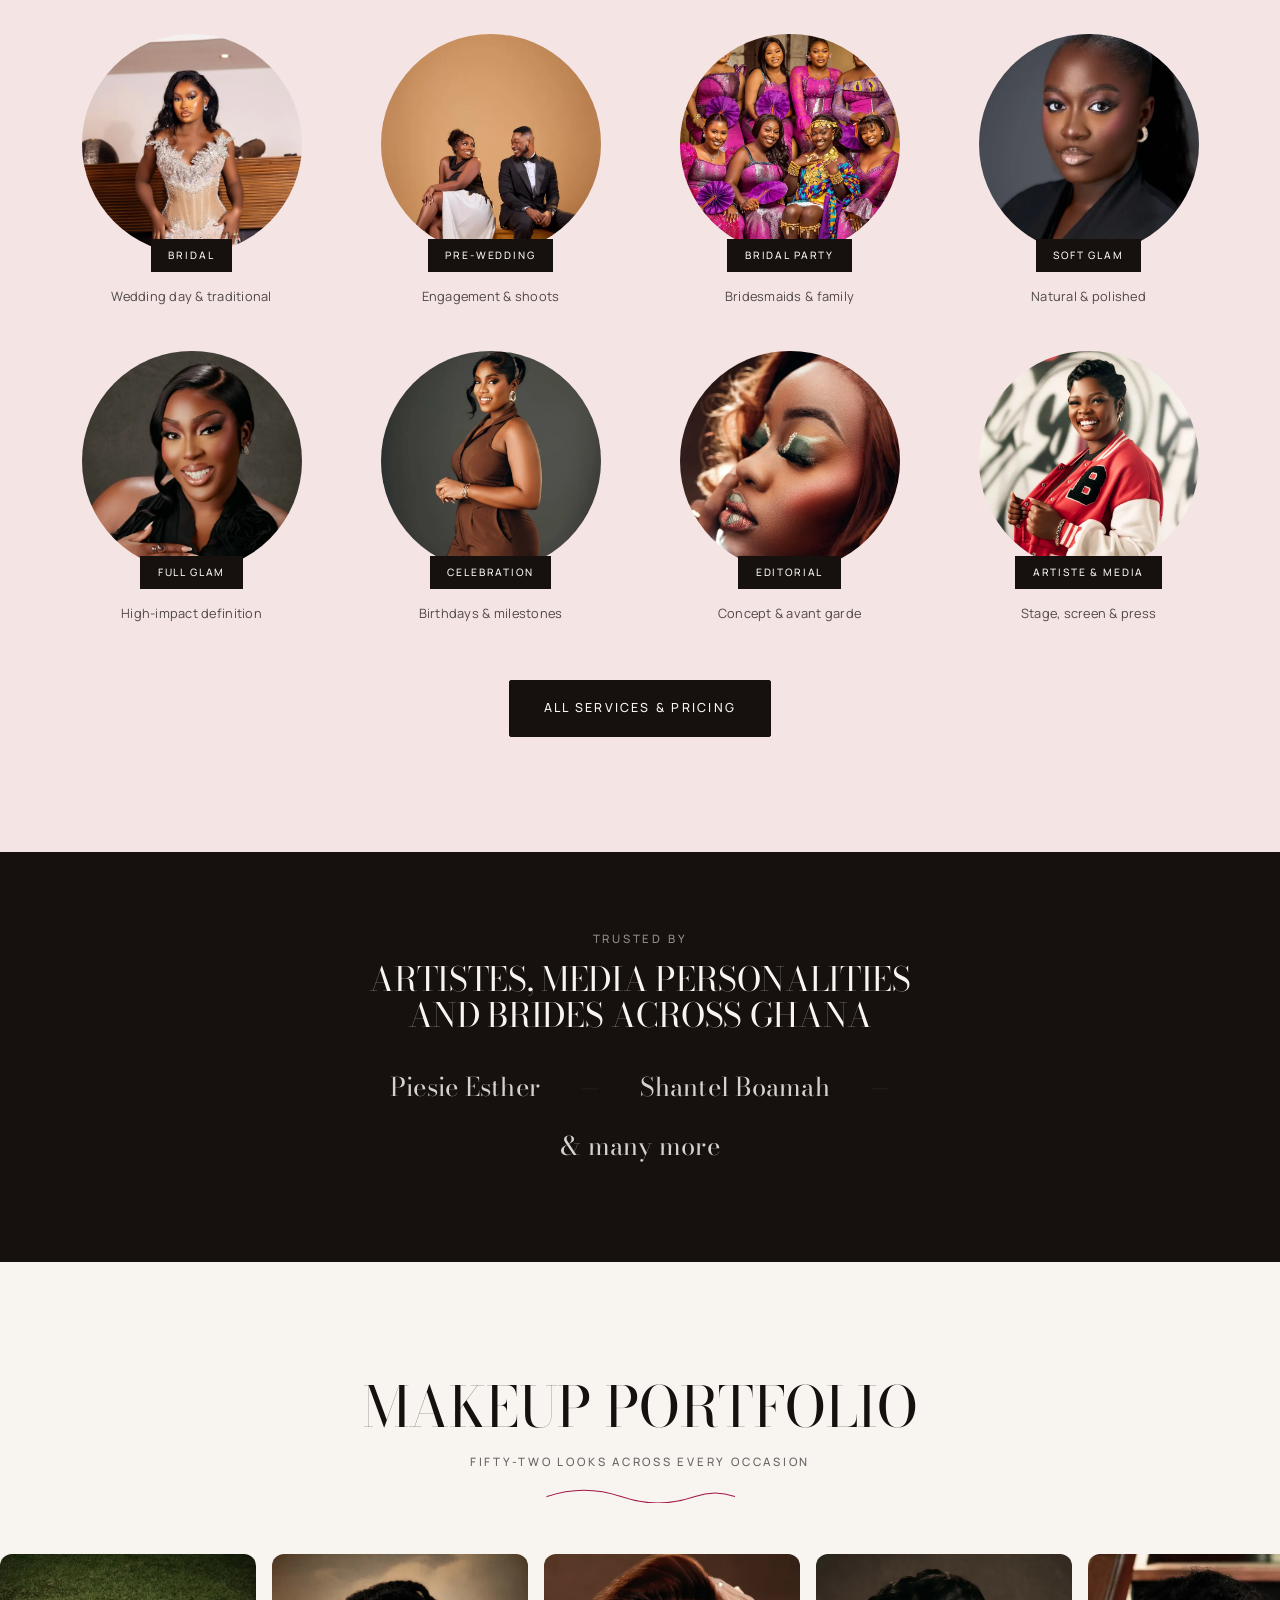
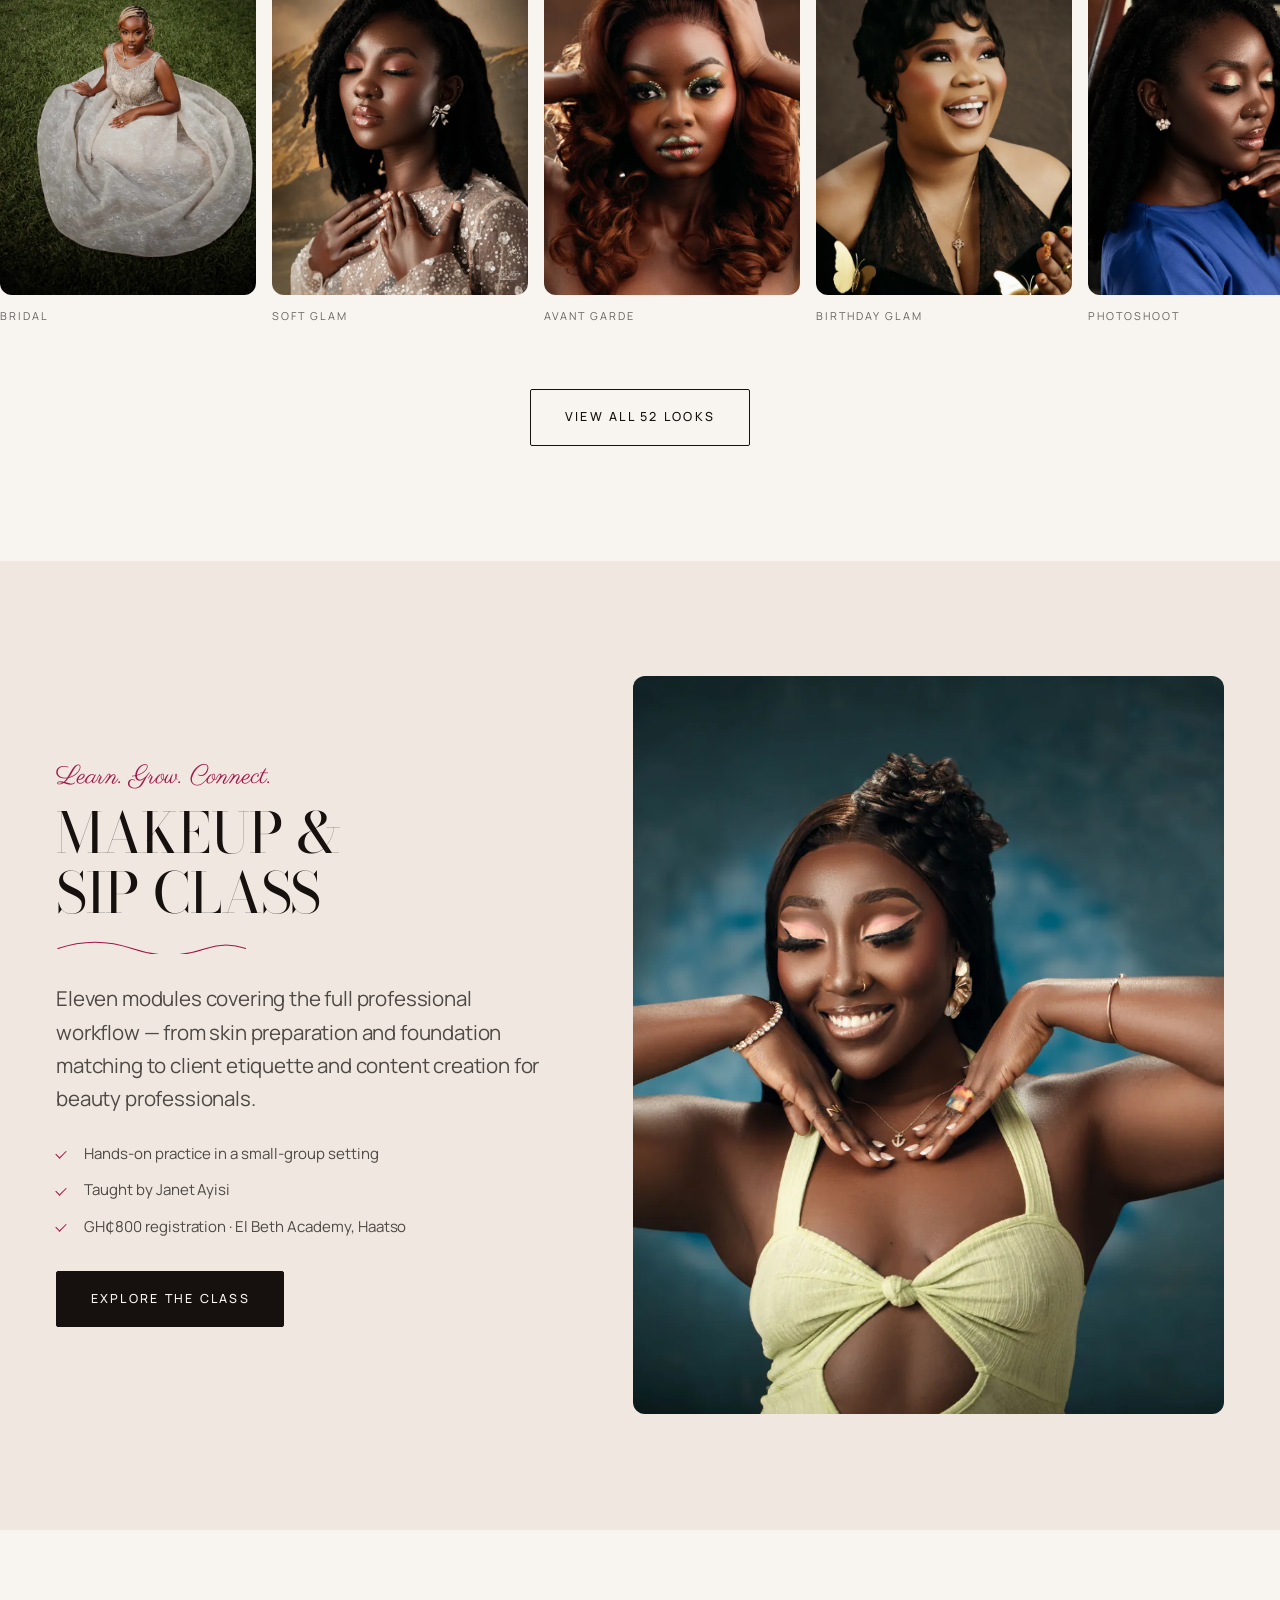
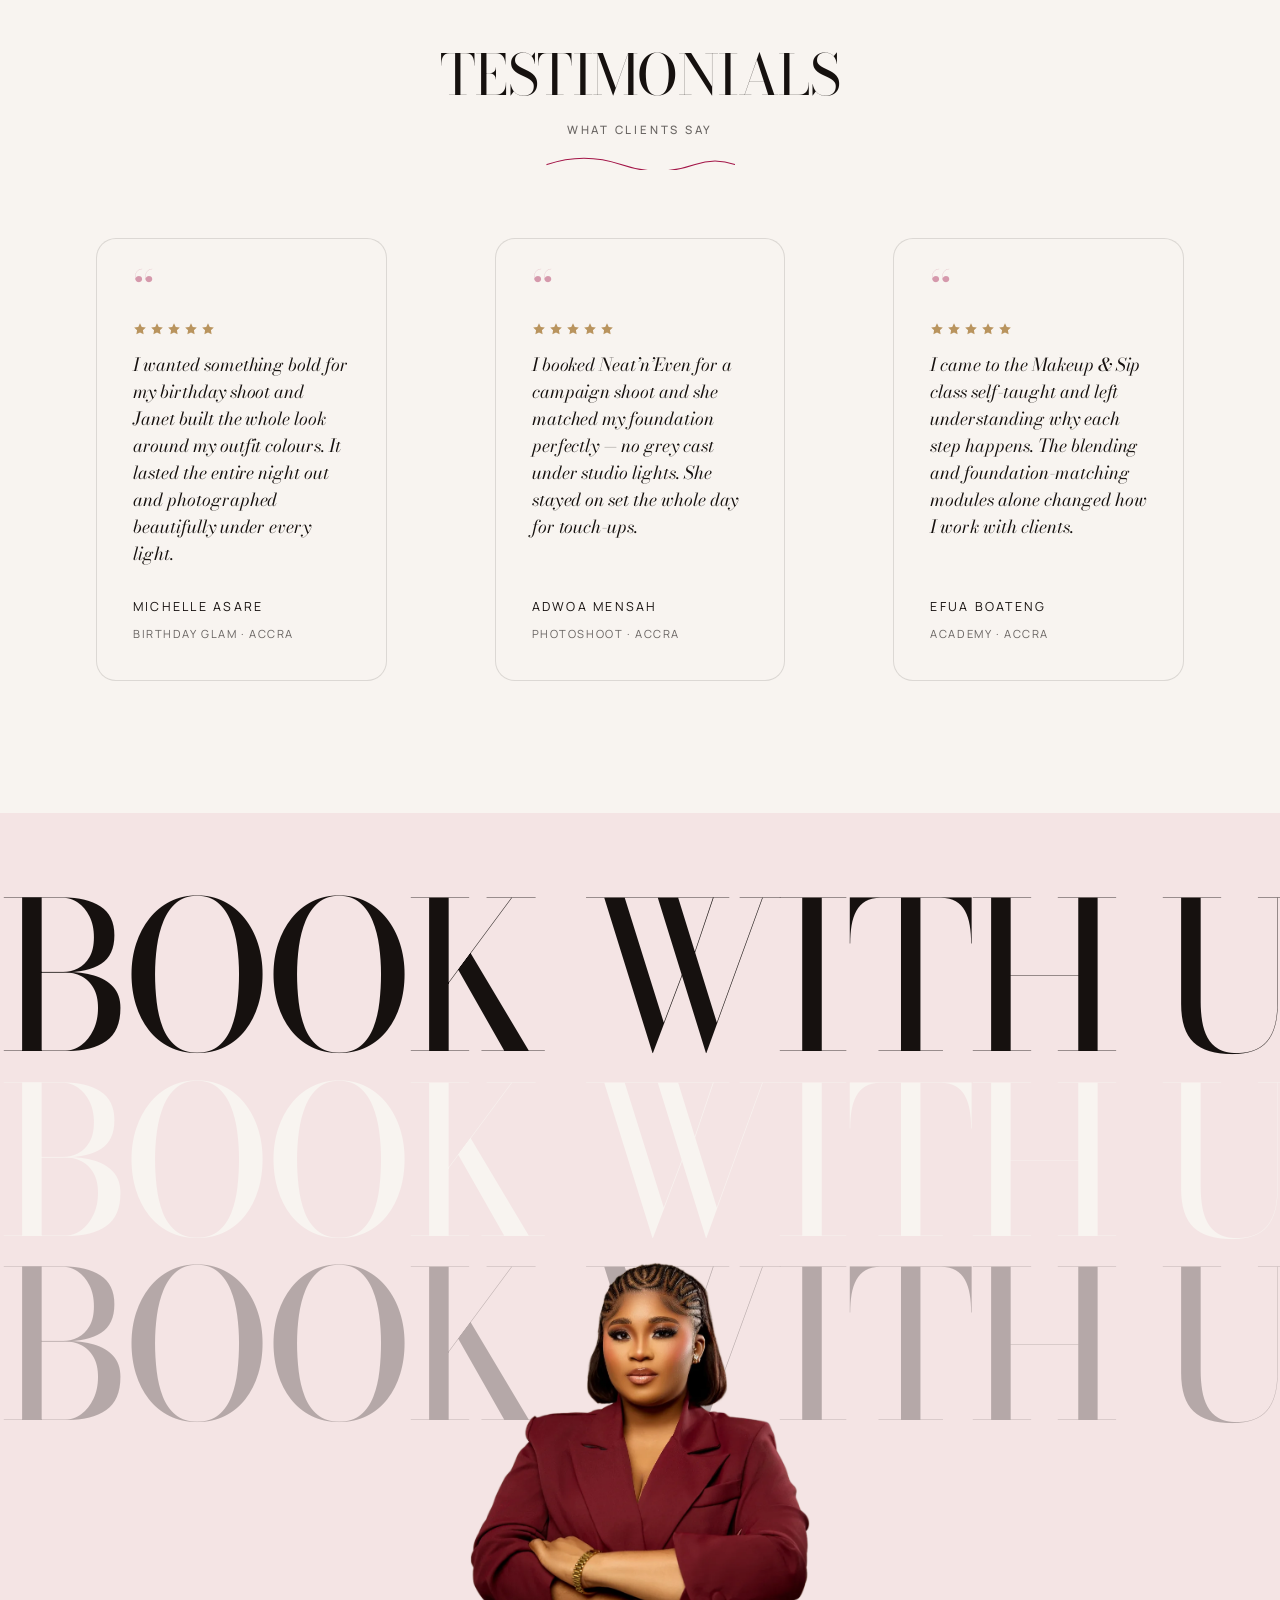
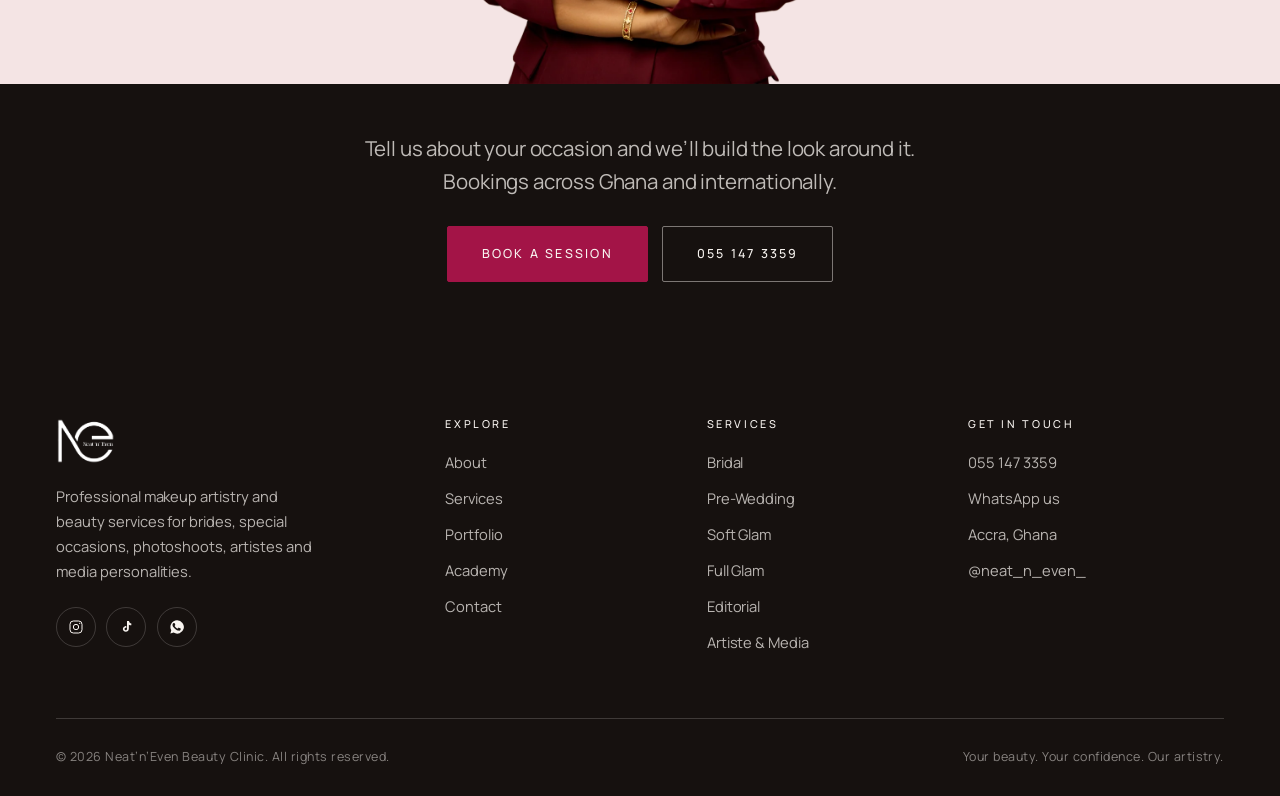
==== commit 5eae9b17: "Add full SEO: structured data, local targeting, generated meta All head metadata now comes from tool" ====
--- a/index.html
+++ b/index.html
@@ -3,15 +3,30 @@
 <head>
 <meta charset="utf-8">
 <meta name="viewport" content="width=device-width, initial-scale=1">
-<title>Neat'n'Even Beauty Clinic — Professional Makeup Artistry in Accra, Ghana</title>
-<meta name="description" content="Neat'n'Even Beauty Clinic is a Ghanaian beauty brand specialising in professional makeup artistry for brides, special occasions, photoshoots, artistes and media personalities. Based in Accra, available across Ghana and internationally.">
+<title>Bridal & Glam Makeup Artist in Accra, Ghana | Neat'n'Even</title>
+<meta name="description" content="Professional makeup artist in Accra — bridal, soft and full glam, editorial and artiste makeup. Glam from GHS 350, bridal from GHS 2,000. Call 055 147 3359.">
 <link rel="canonical" href="https://www.neatneven.com/">
+<meta name="robots" content="index, follow, max-image-preview:large, max-snippet:-1, max-video-preview:-1">
+<meta name="author" content="Neat'n'Even Beauty Clinic">
+<meta name="geo.region" content="GH-AA">
+<meta name="geo.placename" content="Accra">
+
 <meta property="og:type" content="website">
-<meta property="og:title" content="Neat'n'Even Beauty Clinic — Professional Makeup Artistry">
-<meta property="og:description" content="Your beauty. Your confidence. Our artistry. Bridal, glam, editorial and artiste makeup by Janet Ayisi, based in Accra, Ghana.">
+<meta property="og:site_name" content="Neat'n'Even Beauty Clinic">
+<meta property="og:locale" content="en_GH">
+<meta property="og:title" content="Bridal & Glam Makeup Artist in Accra, Ghana | Neat'n'Even">
+<meta property="og:description" content="Professional makeup artist in Accra — bridal, soft and full glam, editorial and artiste makeup. Glam from GHS 350, bridal from GHS 2,000. Call 055 147 3359.">
+<meta property="og:url" content="https://www.neatneven.com/">
 <meta property="og:image" content="https://www.neatneven.com/assets/img/brand/ceo.webp">
-<meta property="og:url" content="https://www.neatneven.com/">
+<meta property="og:image:width" content="1200">
+<meta property="og:image:height" content="1500">
+<meta property="og:image:alt" content="Makeup by Neat'n'Even Beauty Clinic, Accra">
+
 <meta name="twitter:card" content="summary_large_image">
+<meta name="twitter:title" content="Bridal & Glam Makeup Artist in Accra, Ghana | Neat'n'Even">
+<meta name="twitter:description" content="Professional makeup artist in Accra — bridal, soft and full glam, editorial and artiste makeup. Glam from GHS 350, bridal from GHS 2,000. Call 055 147 3359.">
+<meta name="twitter:image" content="https://www.neatneven.com/assets/img/brand/ceo.webp">
+
 <meta name="theme-color" content="#16110F">
 <link rel="icon" href="assets/img/brand/mark.png" type="image/png">
 <link rel="apple-touch-icon" href="assets/img/brand/mark.png">
@@ -20,17 +35,163 @@
 <link href="https://fonts.googleapis.com/css2?family=Bodoni+Moda:ital,opsz,wght@0,6..96,400;0,6..96,500;0,6..96,600;1,6..96,400;1,6..96,500&family=Manrope:wght@300;400;500;600;700;800&family=Parisienne&display=swap" rel="stylesheet">
 <script>document.documentElement.classList.add('js');</script>
 <link rel="stylesheet" href="css/styles.css">
+<link rel="preload" as="image" href="assets/img/brand/hero-cutout.webp" fetchpriority="high">
 <script type="application/ld+json">
 {
   "@context": "https://schema.org",
-  "@type": "BeautySalon",
-  "name": "Neat'n'Even Beauty Clinic",
-  "description": "Ghanaian beauty brand specialising in professional makeup artistry and beauty services for brides, special occasions, photoshoots, artistes and media personalities.",
-  "founder": { "@type": "Person", "name": "Janet Ayisi", "jobTitle": "Founder & CEO" },
-  "address": { "@type": "PostalAddress", "addressLocality": "Accra", "addressCountry": "GH" },
-  "telephone": "+233551473359",
-  "areaServed": ["Ghana", "Worldwide"],
-  "sameAs": ["https://www.instagram.com/neat_n_even_", "https://www.tiktok.com/@neat_n_even_"]
+  "@graph": [
+    {
+      "@type": [
+        "BeautySalon",
+        "HealthAndBeautyBusiness"
+      ],
+      "@id": "https://www.neatneven.com/#business",
+      "name": "Neat'n'Even Beauty Clinic",
+      "alternateName": "Neat n Even",
+      "url": "https://www.neatneven.com/",
+      "logo": {
+        "@type": "ImageObject",
+        "url": "https://www.neatneven.com/assets/img/brand/logo.png"
+      },
+      "image": "https://www.neatneven.com/assets/img/brand/ceo.webp",
+      "description": "Ghanaian beauty brand specialising in professional makeup artistry for brides, special occasions, photoshoots, artistes and media personalities.",
+      "telephone": "+233551473359",
+      "email": "ayisijanet5@gmail.com",
+      "priceRange": "GHS 350 - GHS 4000",
+      "currenciesAccepted": "GHS",
+      "paymentAccepted": "Mobile Money, Bank Transfer, Cash",
+      "address": {
+        "@type": "PostalAddress",
+        "addressLocality": "Accra",
+        "addressRegion": "Greater Accra",
+        "addressCountry": "GH"
+      },
+      "areaServed": [
+        {
+          "@type": "City",
+          "name": "Accra"
+        },
+        {
+          "@type": "Country",
+          "name": "Ghana"
+        },
+        {
+          "@type": "Place",
+          "name": "International"
+        }
+      ],
+      "founder": {
+        "@id": "https://www.neatneven.com/#janet"
+      },
+      "sameAs": [
+        "https://www.instagram.com/neat_n_even_",
+        "https://www.tiktok.com/@neat_n_even_"
+      ],
+      "knowsLanguage": "en",
+      "hasOfferCatalog": {
+        "@type": "OfferCatalog",
+        "name": "Makeup services",
+        "itemListElement": [
+          {
+            "@type": "Offer",
+            "itemOffered": {
+              "@type": "Service",
+              "name": "Bridal Makeup — White Wedding"
+            },
+            "priceCurrency": "GHS",
+            "priceSpecification": {
+              "@type": "PriceSpecification",
+              "minPrice": 2000,
+              "maxPrice": 4000,
+              "priceCurrency": "GHS"
+            }
+          },
+          {
+            "@type": "Offer",
+            "itemOffered": {
+              "@type": "Service",
+              "name": "Engagement / Traditional Marriage Makeup"
+            },
+            "priceCurrency": "GHS",
+            "priceSpecification": {
+              "@type": "PriceSpecification",
+              "minPrice": 2000,
+              "maxPrice": 3000,
+              "priceCurrency": "GHS"
+            }
+          },
+          {
+            "@type": "Offer",
+            "itemOffered": {
+              "@type": "Service",
+              "name": "Civil Wedding Makeup"
+            },
+            "priceCurrency": "GHS",
+            "price": 2500
+          },
+          {
+            "@type": "Offer",
+            "itemOffered": {
+              "@type": "Service",
+              "name": "Bridal Trial"
+            },
+            "priceCurrency": "GHS",
+            "price": 600
+          },
+          {
+            "@type": "Offer",
+            "itemOffered": {
+              "@type": "Service",
+              "name": "Walk-in Glam"
+            },
+            "priceCurrency": "GHS",
+            "priceSpecification": {
+              "@type": "PriceSpecification",
+              "minPrice": 350,
+              "maxPrice": 500,
+              "priceCurrency": "GHS"
+            }
+          },
+          {
+            "@type": "Offer",
+            "itemOffered": {
+              "@type": "Service",
+              "name": "Home Service Glam"
+            },
+            "priceCurrency": "GHS",
+            "priceSpecification": {
+              "@type": "PriceSpecification",
+              "minPrice": 600,
+              "maxPrice": 800,
+              "priceCurrency": "GHS"
+            }
+          }
+        ]
+      }
+    },
+    {
+      "@type": "Person",
+      "@id": "https://www.neatneven.com/#janet",
+      "name": "Janet Ayisi",
+      "jobTitle": "Founder & CEO",
+      "worksFor": {
+        "@id": "https://www.neatneven.com/#business"
+      },
+      "image": "https://www.neatneven.com/assets/img/brand/ceo.webp",
+      "description": "Ghanaian professional makeup artist, cosmetologist and beauty entrepreneur; founder of Neat'n'Even Beauty Clinic.",
+      "knowsAbout": [
+        "Bridal makeup",
+        "Editorial makeup",
+        "Artiste and media makeup",
+        "Cosmetology",
+        "Makeup education"
+      ],
+      "sameAs": [
+        "https://www.instagram.com/neat_n_even_",
+        "https://www.tiktok.com/@neat_n_even_"
+      ]
+    }
+  ]
 }
 </script>
 </head>
@@ -95,8 +256,9 @@
         <p class="script reveal">Enhancing your</p>
         <h1 class="reveal reveal-d1">Natural<br>Beauty</h1>
         <p class="lede reveal reveal-d2">
-          A Ghanaian beauty brand creating elegant, refined and personalised looks for brides,
-          special occasions, photoshoots, artistes and media personalities.
+          A professional makeup artist in Accra, Ghana &mdash; creating elegant, refined and
+          personalised looks for brides, special occasions, photoshoots, artistes and media
+          personalities.
         </p>
         <div class="btn-row reveal reveal-d3">
           <a class="btn" href="contact/"><span>Book now</span></a>
@@ -234,7 +396,7 @@
   <section class="section section--blush">
     <div class="container container--wide">
       <div class="head-centred" style="margin-bottom:clamp(2.75rem,5vw,4rem)">
-        <h2 class="reveal">Services List</h2>
+        <h2 class="reveal">Makeup Services</h2>
         <p class="sub reveal reveal-d1">Makeup services for every occasion</p>
         <svg class="flourish reveal reveal-d1" viewBox="0 0 200 14" fill="none" aria-hidden="true">
           <path d="M2 8c26-9 52-9 78 0s52 9 78 0c14-5 28-5 42 0" stroke="currentColor" stroke-width="1.1" stroke-linecap="round"/>
@@ -327,7 +489,7 @@
   <section class="section">
     <div class="container container--wide">
       <div class="head-centred" style="margin-bottom:clamp(2.5rem,4vw,3.25rem)">
-        <h2 class="reveal">Portfolio</h2>
+        <h2 class="reveal">Makeup Portfolio</h2>
         <p class="sub reveal reveal-d1">Fifty-two looks across every occasion</p>
         <svg class="flourish reveal reveal-d1" viewBox="0 0 200 14" fill="none" aria-hidden="true">
           <path d="M2 8c26-9 52-9 78 0s52 9 78 0c14-5 28-5 42 0" stroke="currentColor" stroke-width="1.1" stroke-linecap="round"/>
--- a/css/styles.css
+++ b/css/styles.css
@@ -89,6 +89,11 @@
   height: auto;
 }
 
+/* The rule above is an author style, so it beats the browser's own
+   [hidden] { display: none } and hidden images would still occupy layout.
+   Restore the expected behaviour for every element. */
+[hidden] { display: none !important; }
+
 a { color: inherit; text-decoration: none; }
 button { font: inherit; color: inherit; }
 
@@ -2102,10 +2107,11 @@
 /* Logo slot. Drop the official artwork into assets/img/pay/ and the <img>
    takes over from the typographic chip beside it. */
 .pay-card__logo {
-  height: 38px;
+  height: 46px;
   width: auto;
-  max-width: 130px;
+  max-width: 160px;
   object-fit: contain;
+  object-position: left center;
   flex-shrink: 0;
 }
 .pay-chip {
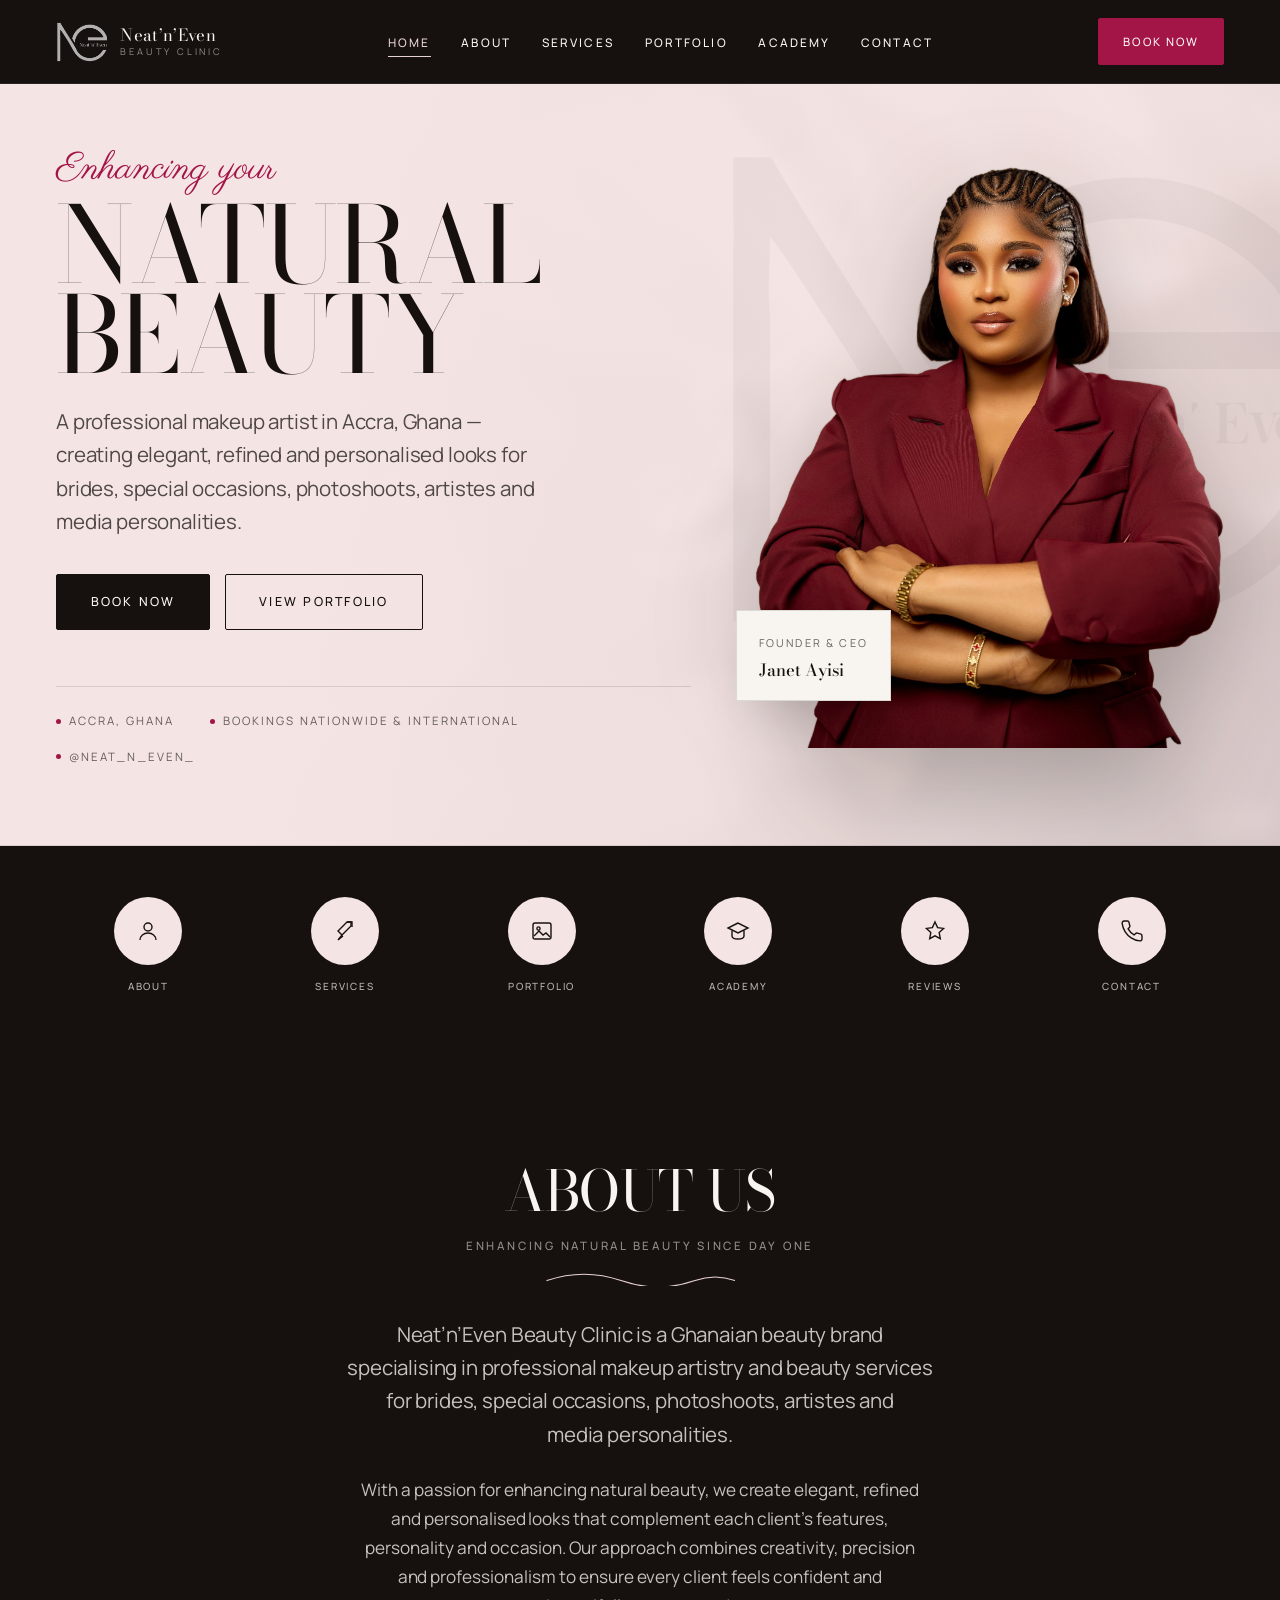
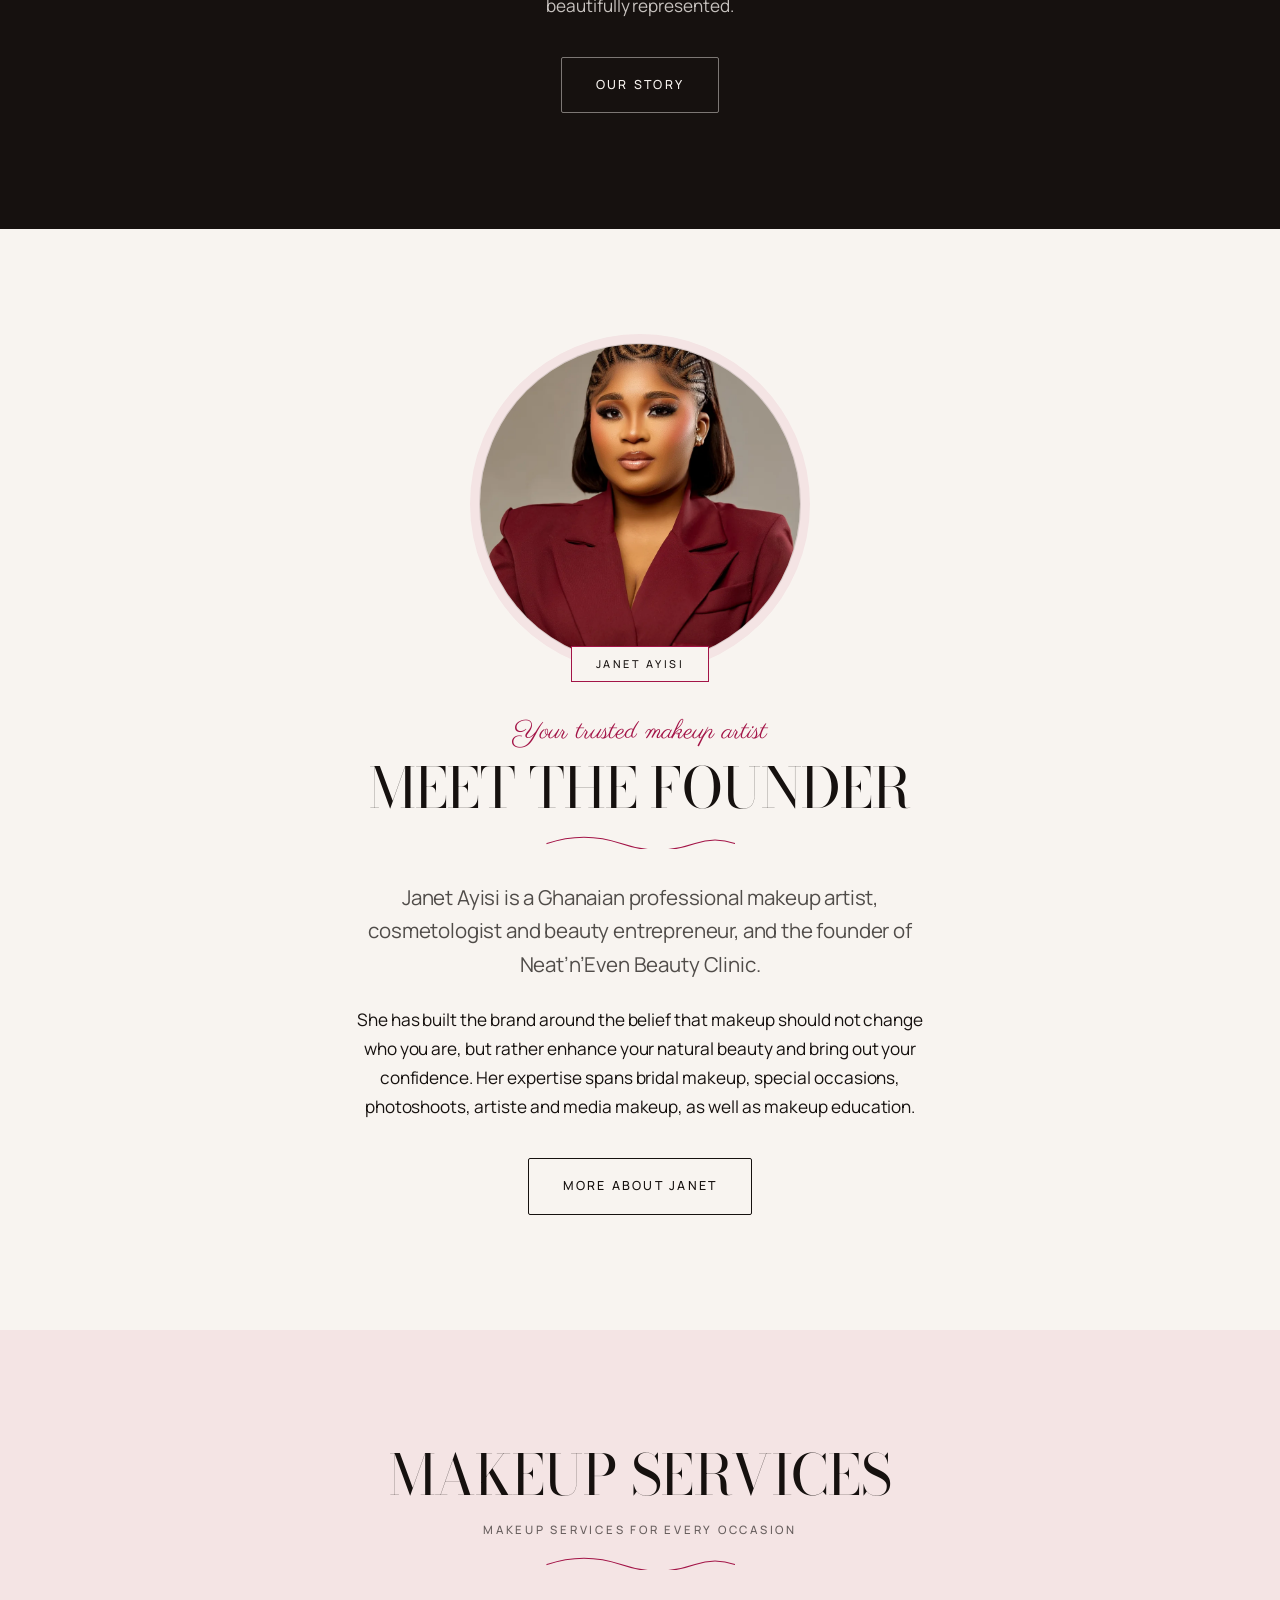
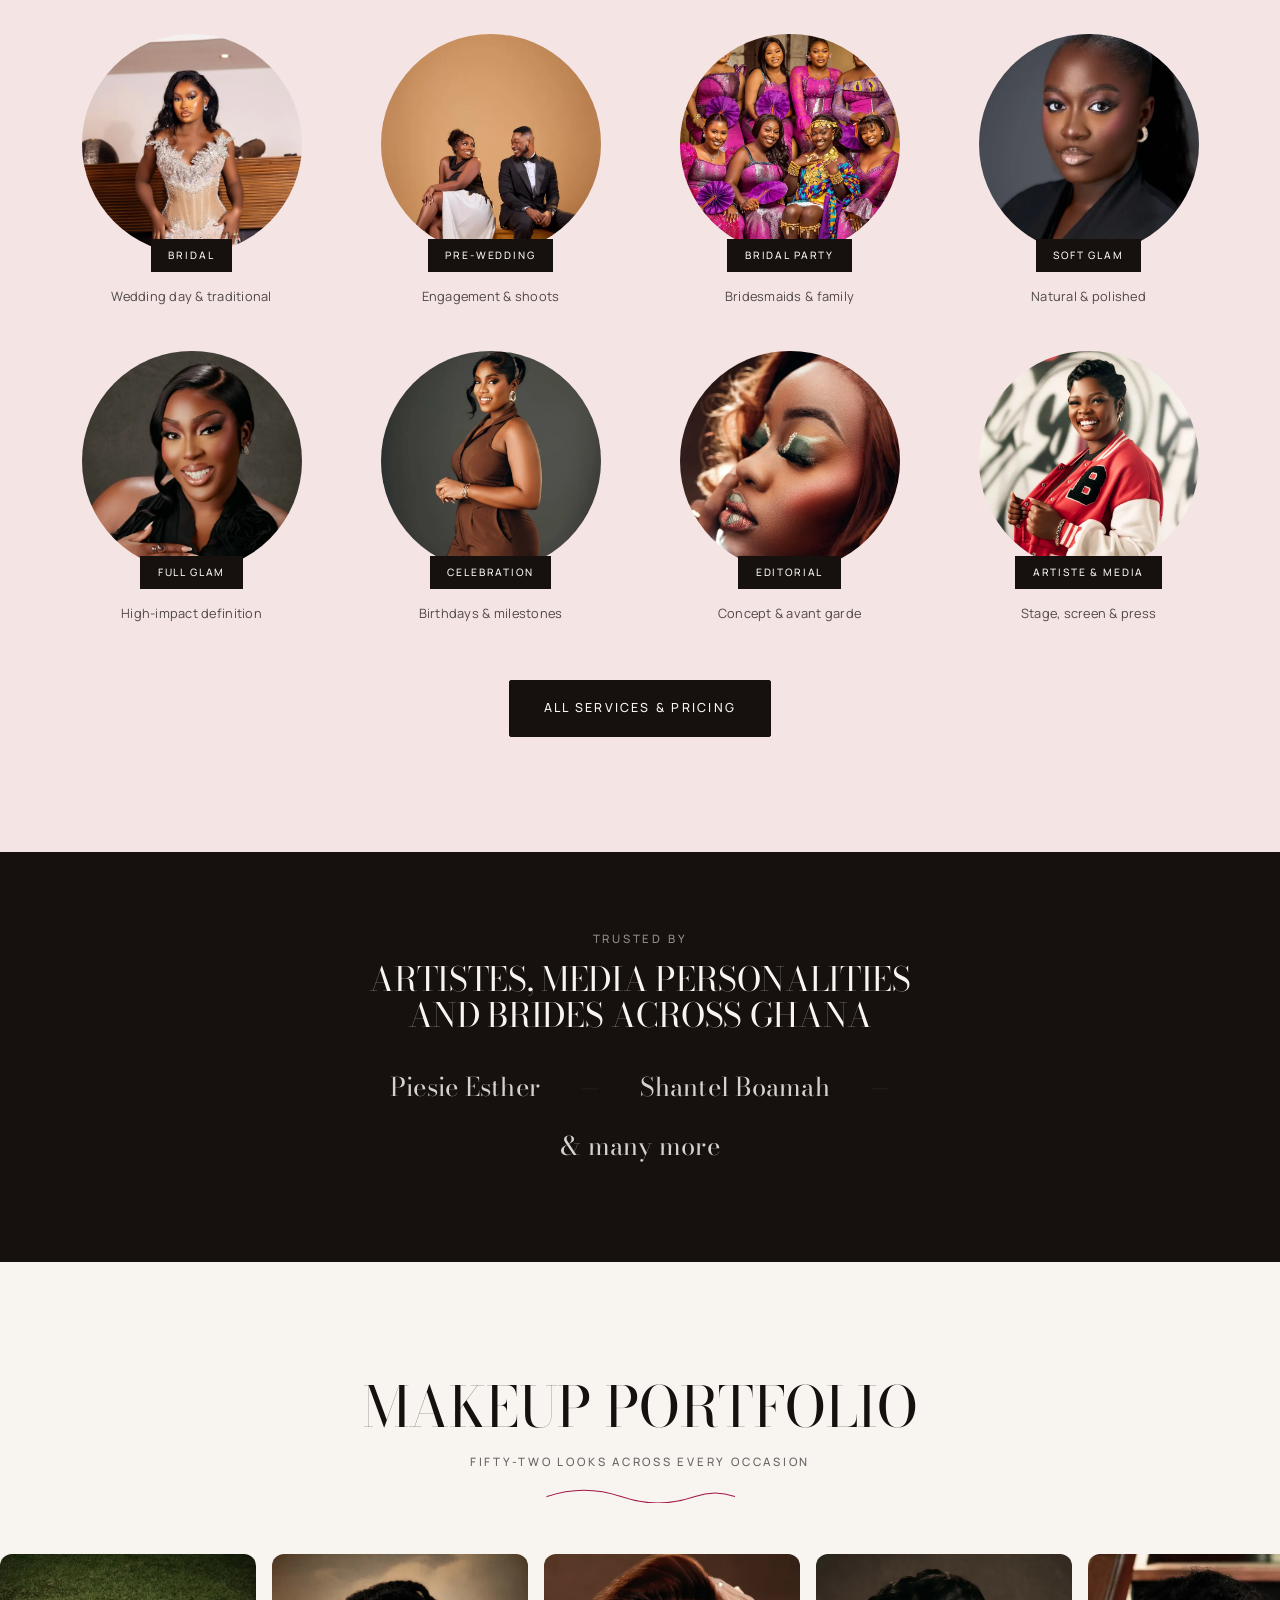
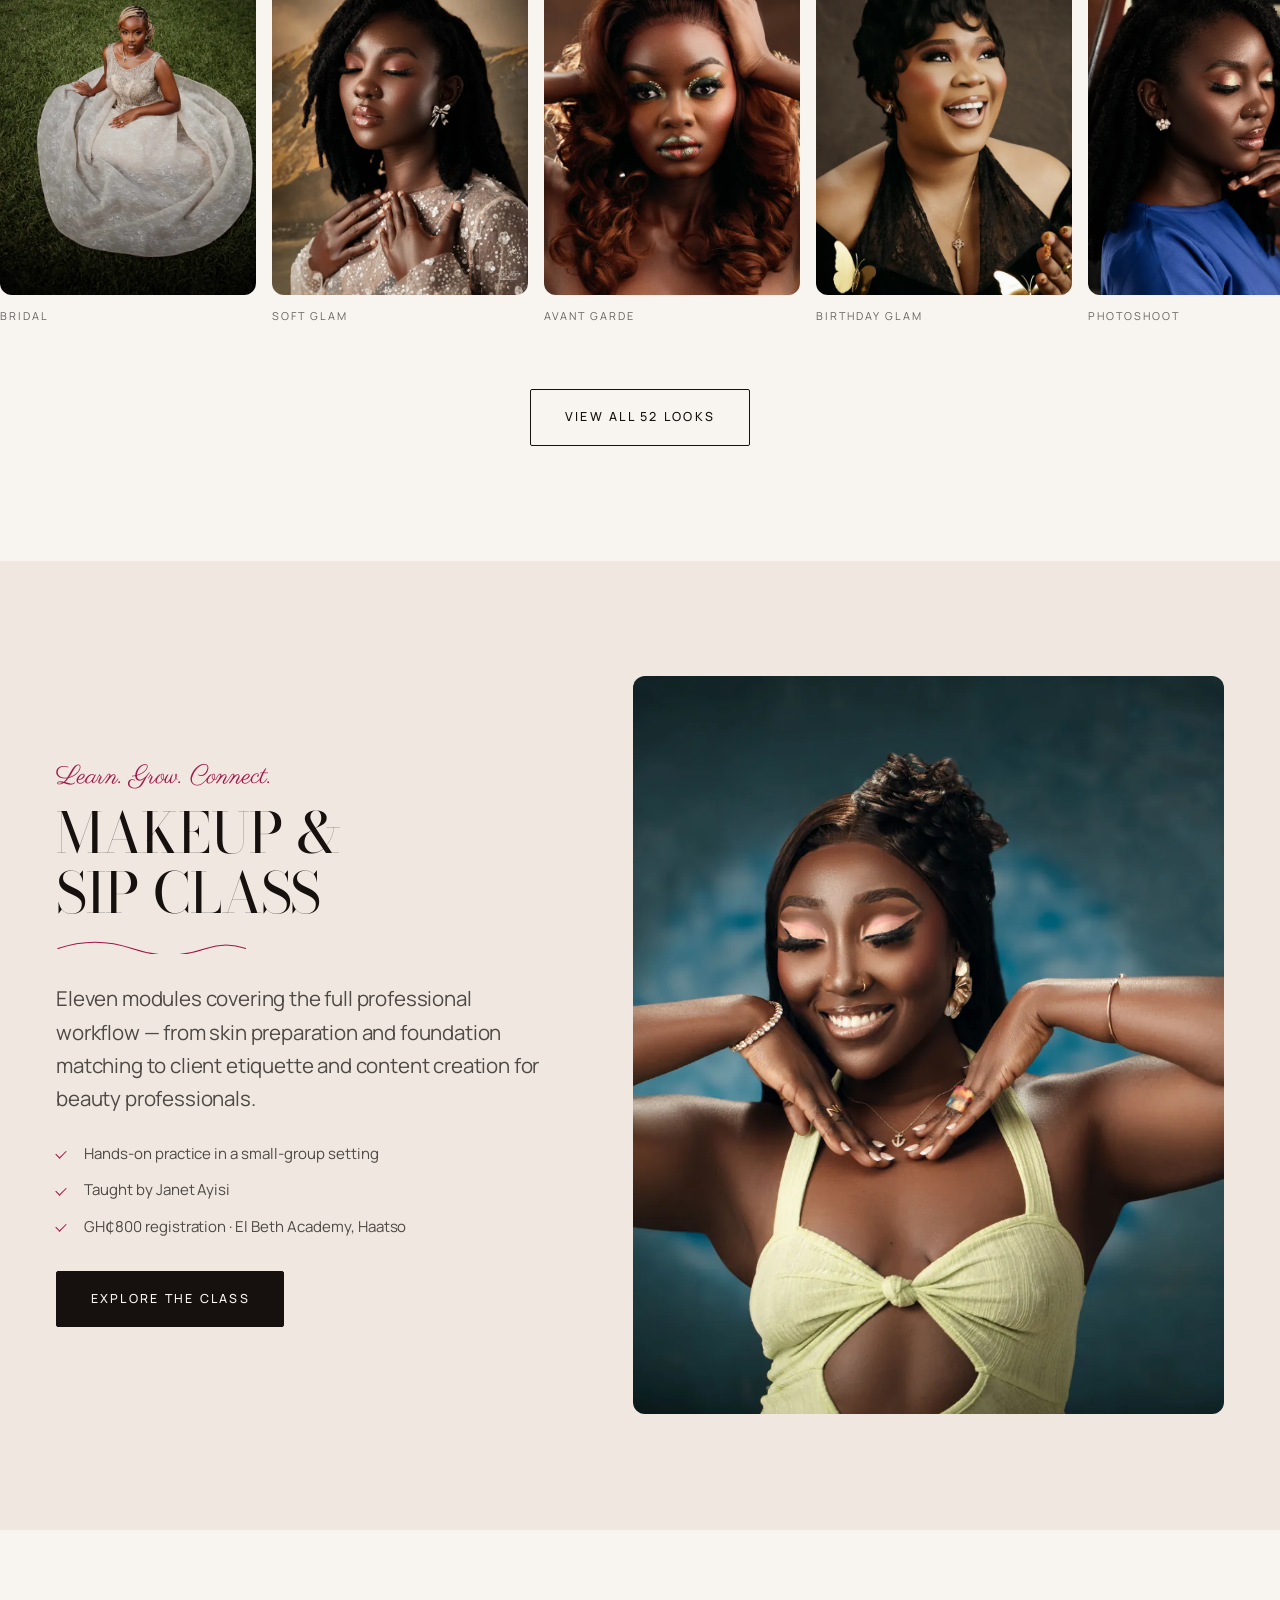
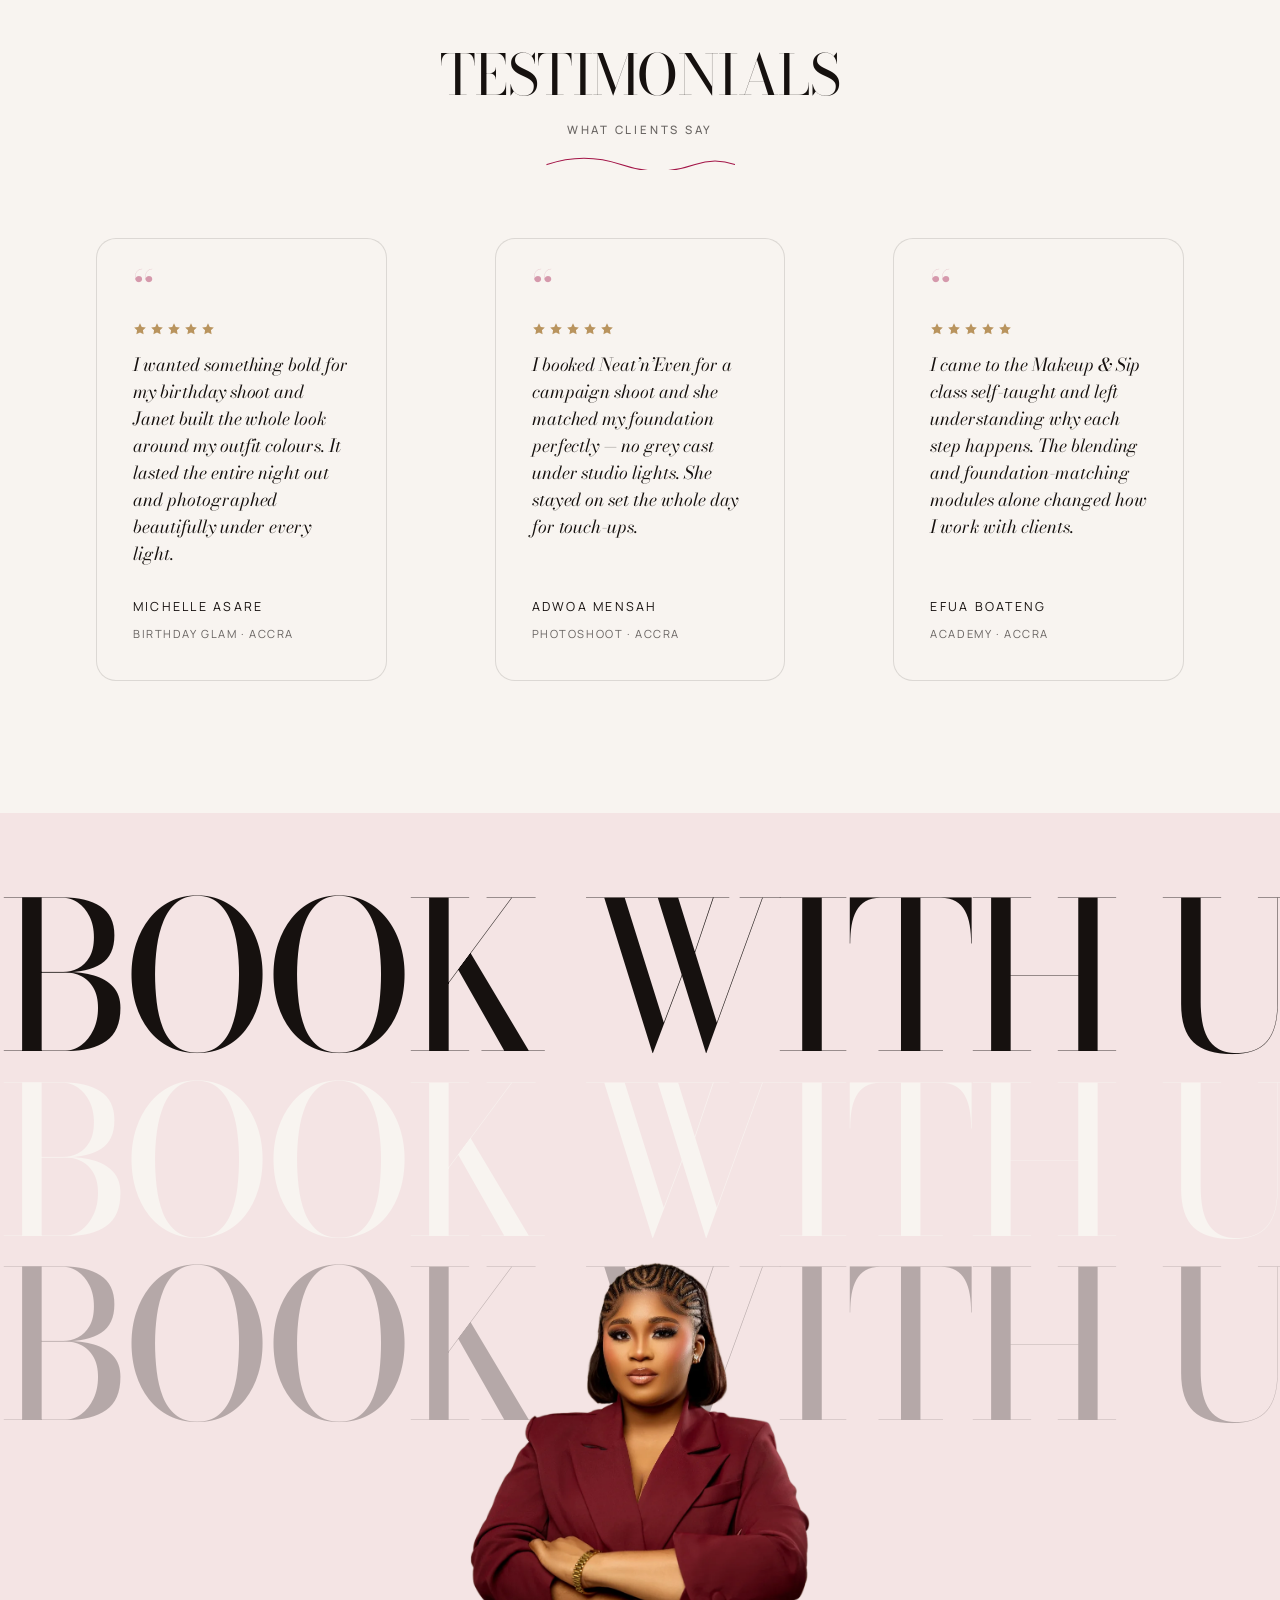
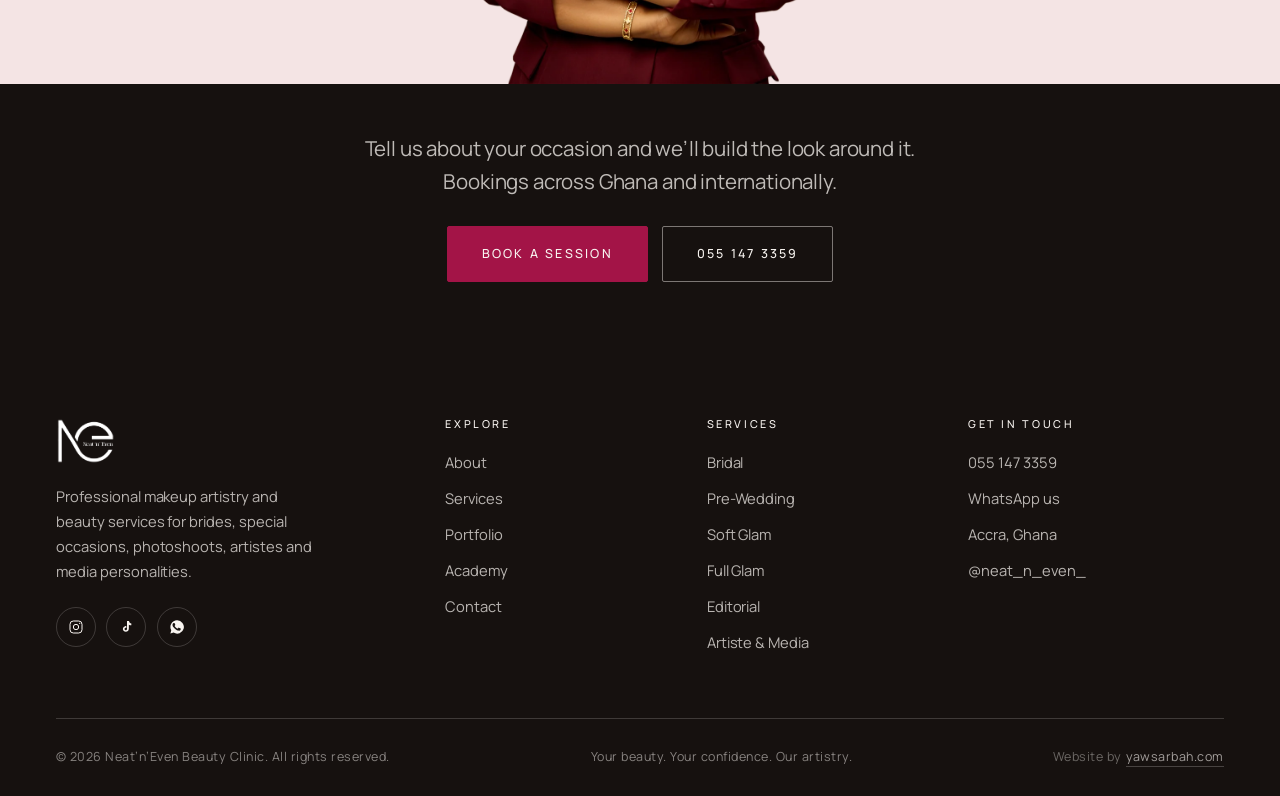
==== commit 21cdbd61: "Add build credit to yawsarbah.com in the footer "Website by yawsarbah.com" on all seven pages, linke" ====
--- a/index.html
+++ b/index.html
@@ -47,7 +47,13 @@
       ],
       "@id": "https://www.neatneven.com/#business",
       "name": "Neat'n'Even Beauty Clinic",
-      "alternateName": "Neat n Even",
+      "alternateName": [
+        "Neat n Even",
+        "NeatnEven",
+        "Neat and Even",
+        "Neat'n'Even",
+        "Neat n Even Beauty Clinic"
+      ],
       "url": "https://www.neatneven.com/",
       "logo": {
         "@type": "ImageObject",
@@ -170,6 +176,21 @@
       }
     },
     {
+      "@type": "WebSite",
+      "@id": "https://www.neatneven.com/#website",
+      "url": "https://www.neatneven.com/",
+      "name": "Neat'n'Even Beauty Clinic",
+      "alternateName": [
+        "Neat'n'Even",
+        "NeatnEven",
+        "Neat n Even"
+      ],
+      "inLanguage": "en",
+      "publisher": {
+        "@id": "https://www.neatneven.com/#business"
+      }
+    },
+    {
       "@type": "Person",
       "@id": "https://www.neatneven.com/#janet",
       "name": "Janet Ayisi",
@@ -697,6 +718,7 @@
     <div class="footer-bottom">
       <span>&copy; <span id="year">2026</span> Neat&rsquo;n&rsquo;Even Beauty Clinic. All rights reserved.</span>
       <span>Your beauty. Your confidence. Our artistry.</span>
+      <span class="built-by">Website by <a href="https://yawsarbah.com" target="_blank" rel="noopener">yawsarbah.com</a></span>
     </div>
   </div>
 </footer>
--- a/css/styles.css
+++ b/css/styles.css
@@ -1439,9 +1439,22 @@
   flex-wrap: wrap;
   gap: 0.75rem 1.5rem;
   justify-content: space-between;
+  align-items: center;
   font-size: 0.78rem;
   letter-spacing: 0.04em;
   color: rgba(248, 244, 240, 0.5);
+}
+/* builder credit — present but quieter than the client's own lines */
+.built-by { color: rgba(248, 244, 240, 0.38); }
+.built-by a {
+  color: rgba(248, 244, 240, 0.62);
+  border-bottom: 1px solid rgba(248, 244, 240, 0.22);
+  padding-bottom: 1px;
+  transition: color 0.3s var(--ease), border-color 0.3s var(--ease);
+}
+.built-by a:hover, .built-by a:focus-visible {
+  color: var(--cream);
+  border-bottom-color: var(--cream);
 }
 
 /* floating whatsapp */
